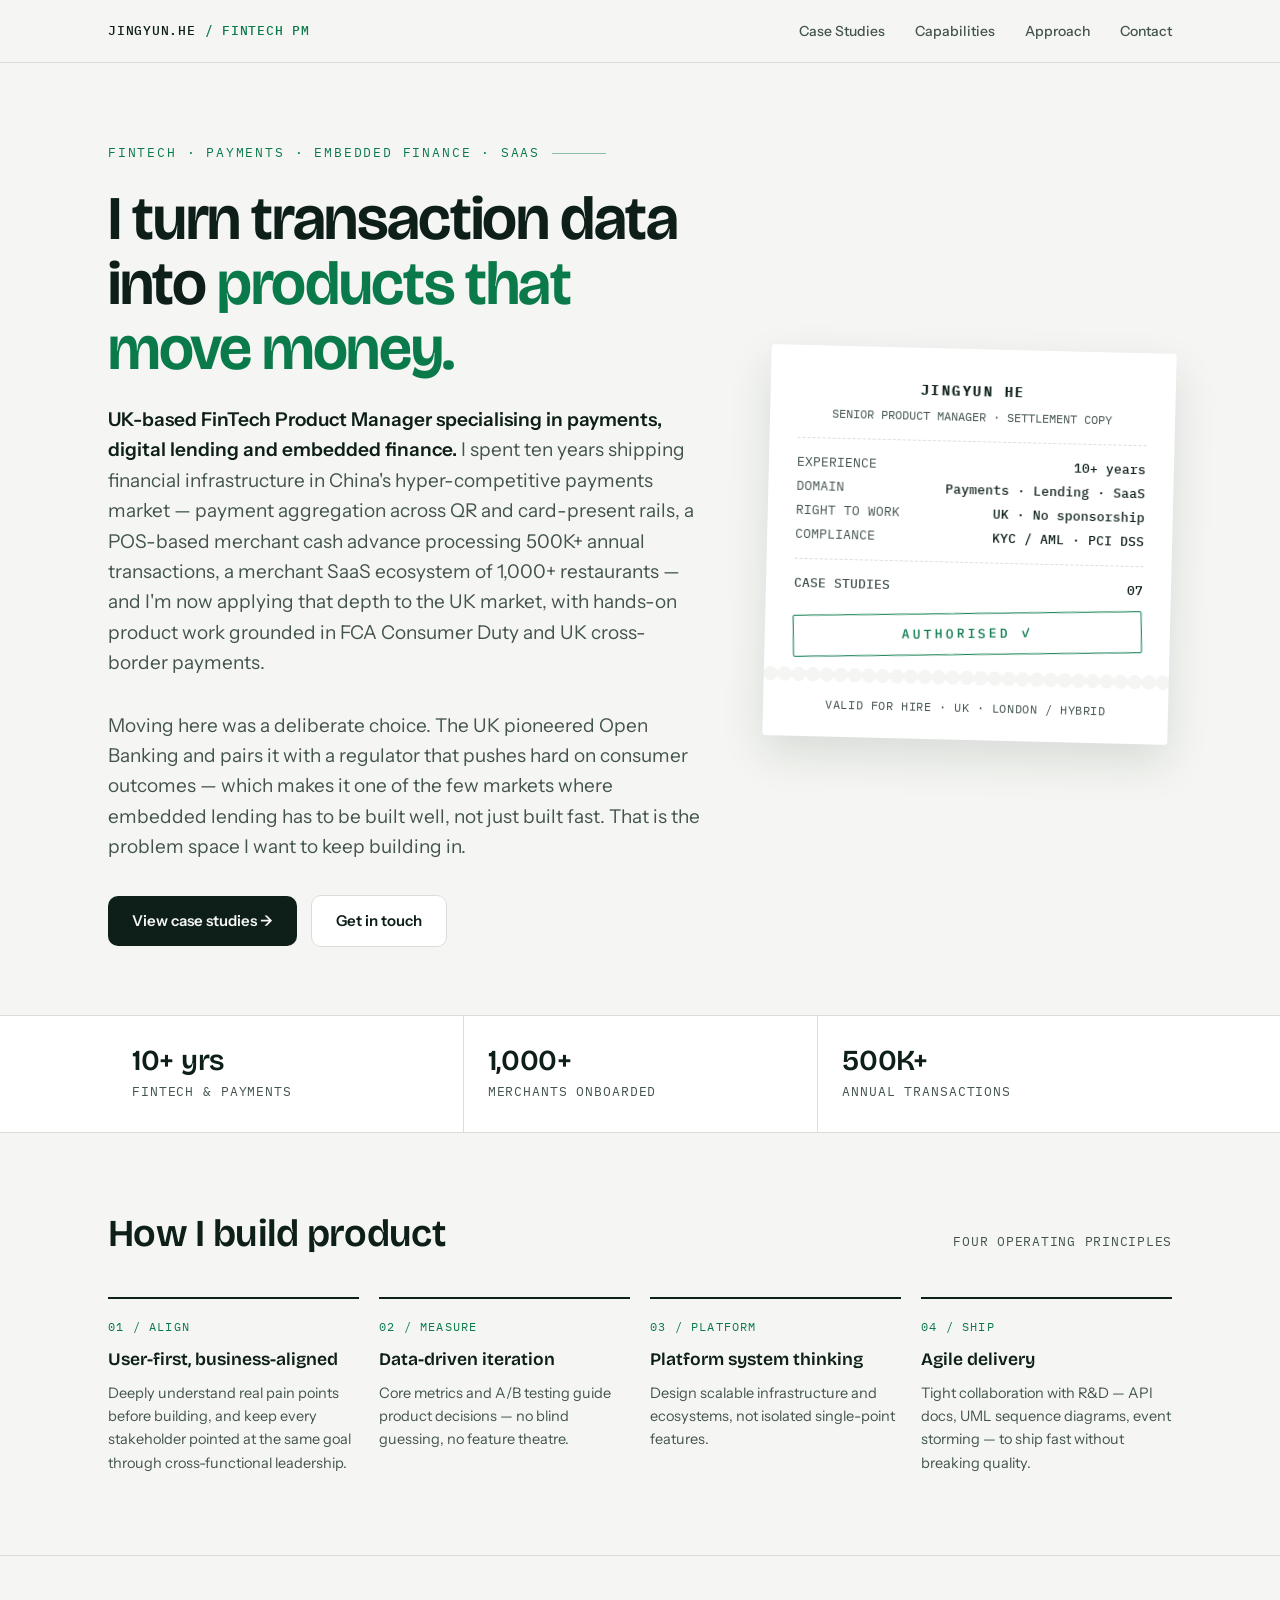
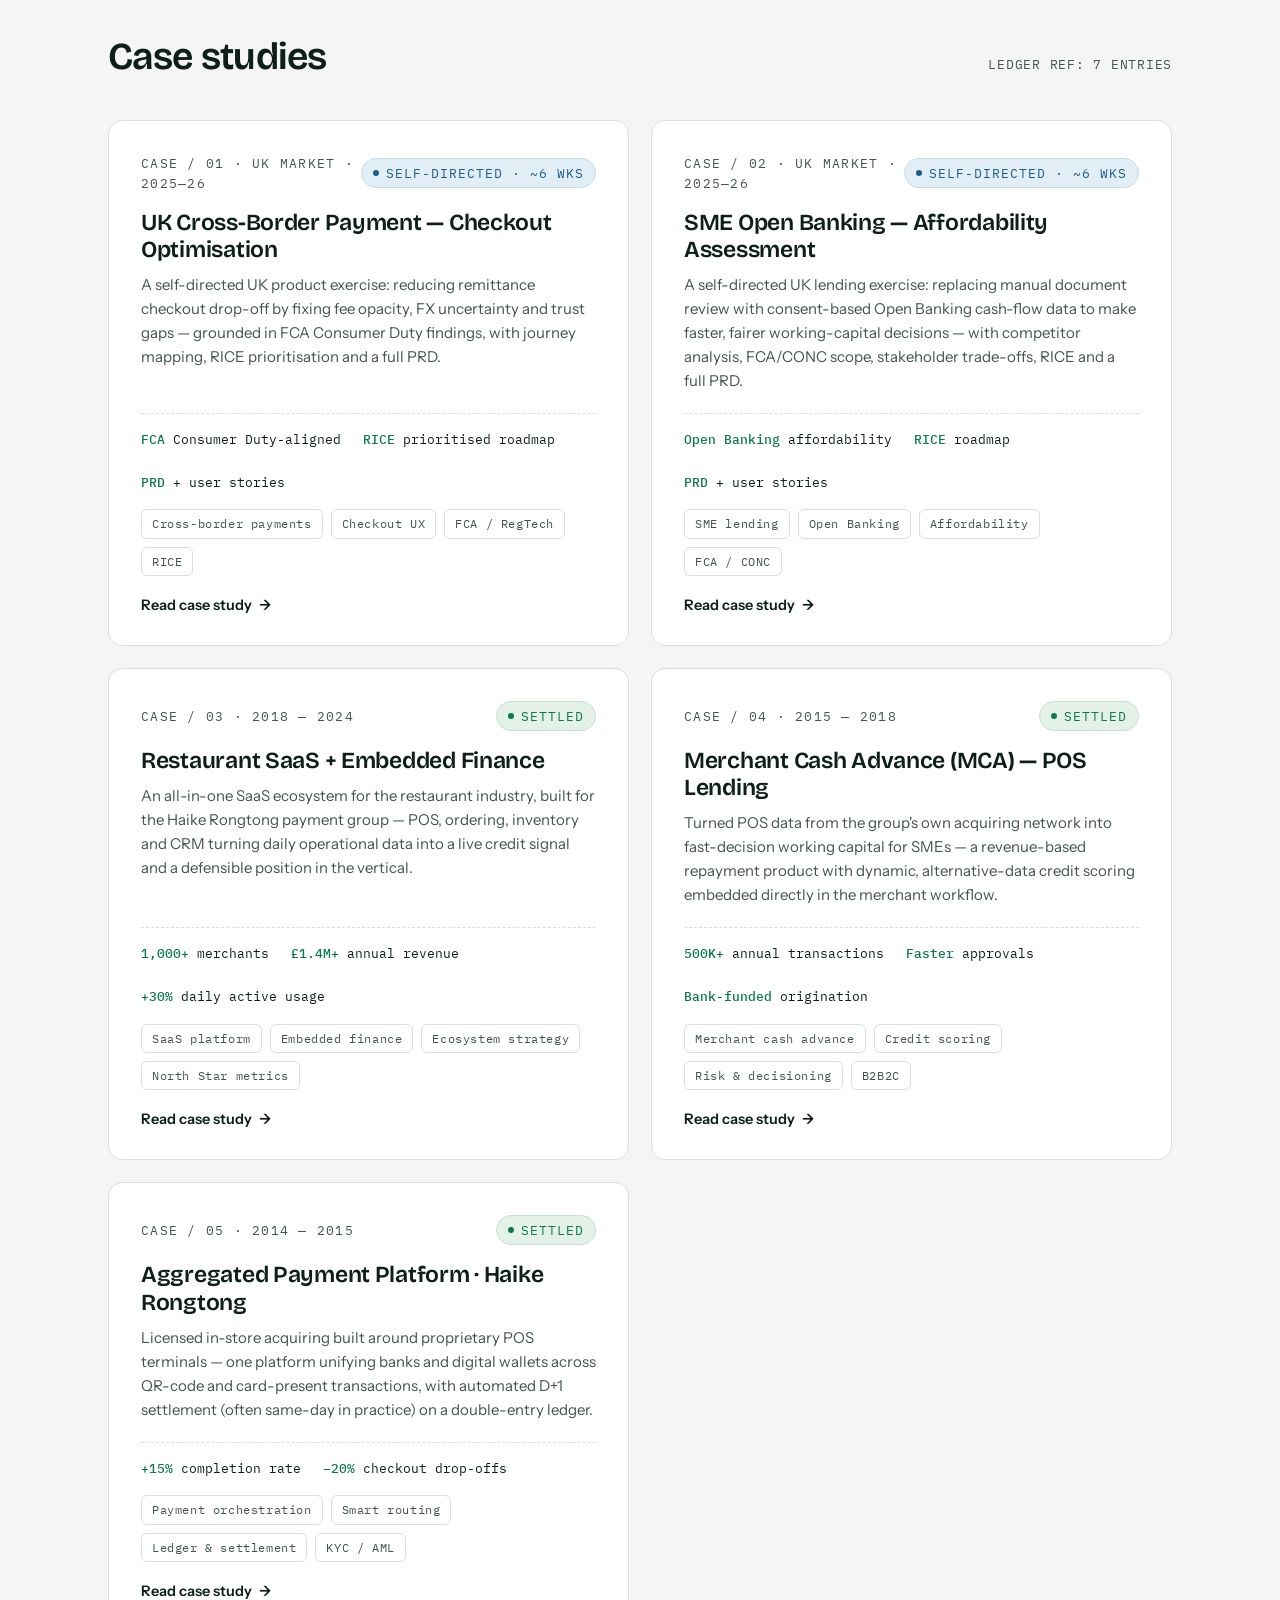
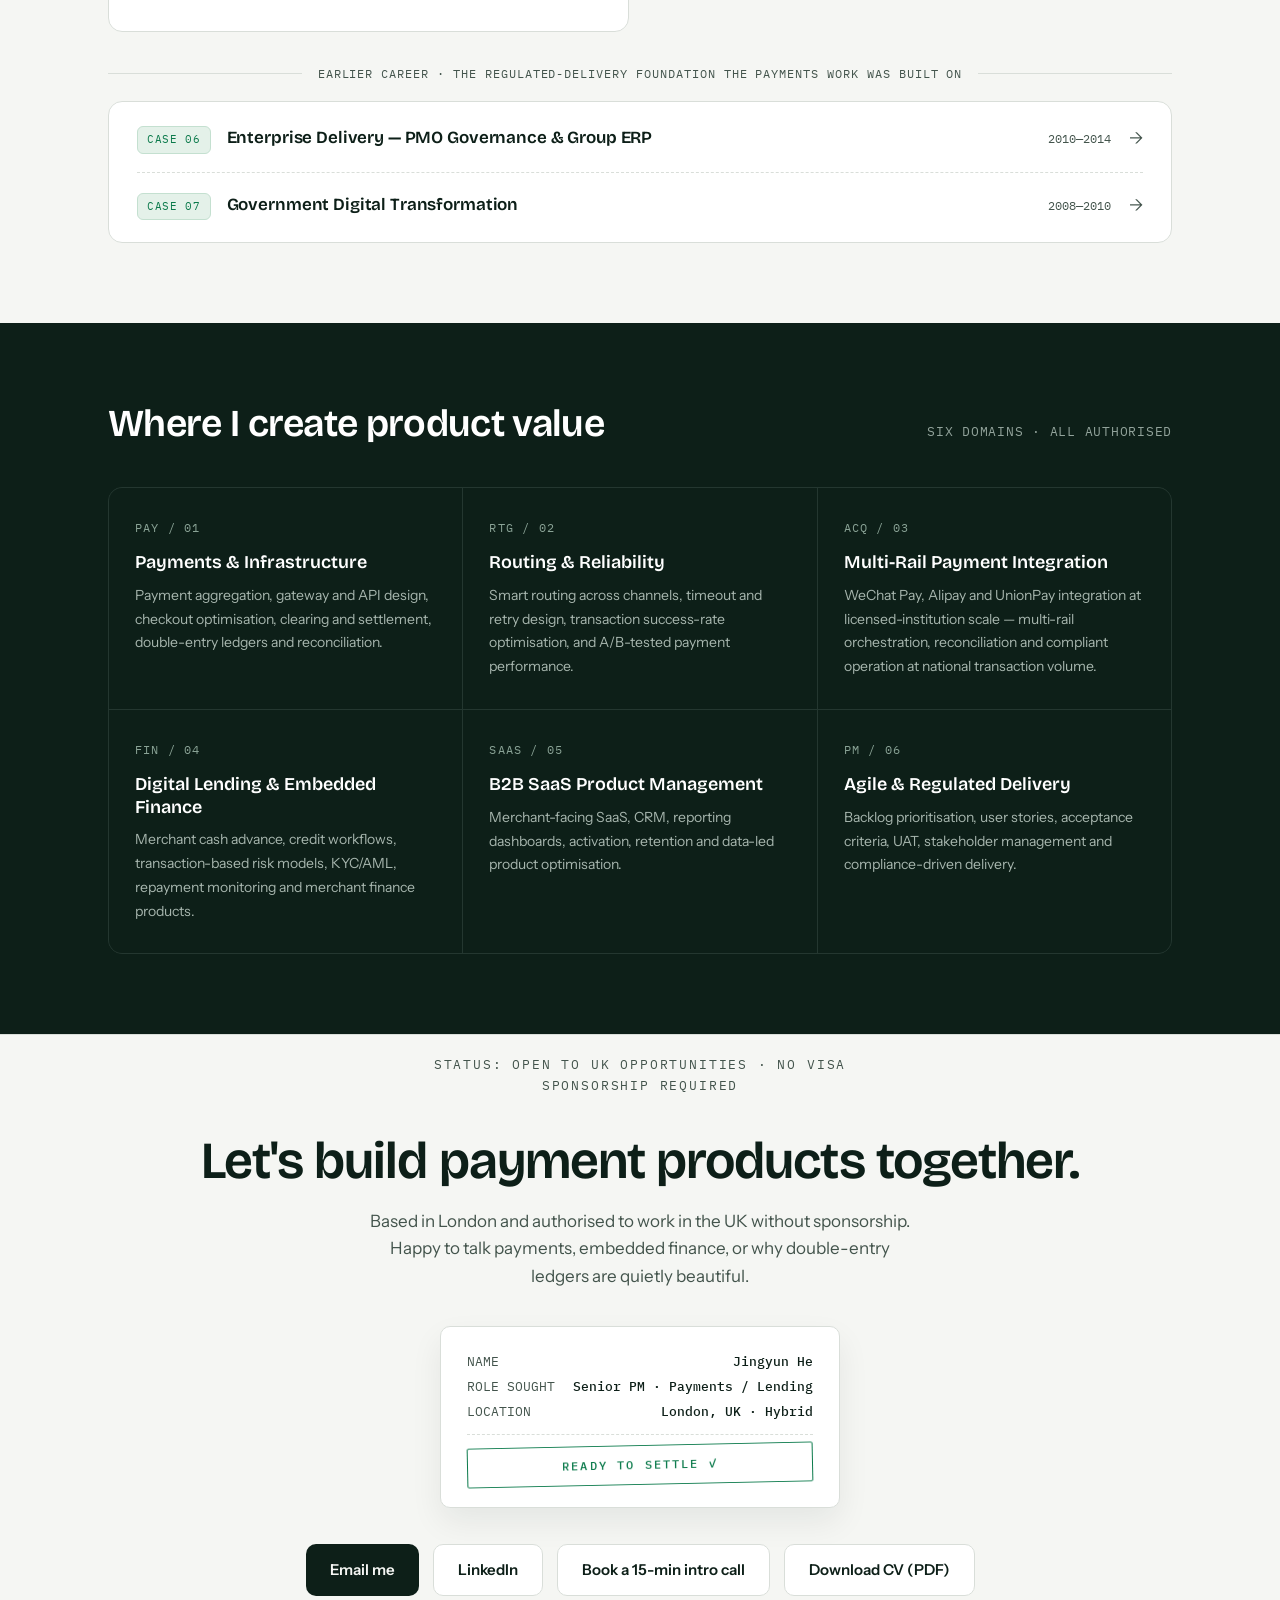
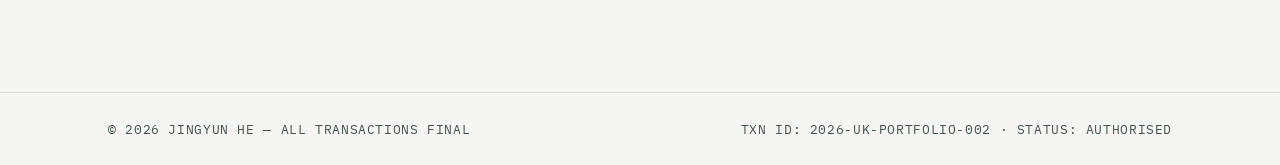
==== index.html @ 49e9d869 "Current portfolio snapshot" ====
<!DOCTYPE html>
<html lang="en-GB">
<head>
<meta charset="UTF-8">
<meta name="viewport" content="width=device-width, initial-scale=1.0">
<title>Jingyun He — Senior Product Manager · FinTech & Payments</title>
<meta name="description" content="Senior Product Manager with 10+ years delivering fintech, payments, embedded finance and SaaS platforms. Case studies in POS lending, payment aggregation and restaurant SaaS.">
<!-- Social sharing preview (LinkedIn / WhatsApp / Twitter) -->
<meta property="og:type" content="website">
<meta property="og:title" content="Jingyun He — Senior Product Manager · FinTech & Payments">
<meta property="og:description" content="UK-based FinTech PM. Case studies: UK cross-border checkout optimisation (FCA Consumer Duty), licensed payment aggregation, POS-based merchant cash advance, restaurant SaaS ecosystem. 10+ years, 500K+ annual transactions, 1,000+ merchants.">
<meta property="og:url" content="https://qing-yunh.github.io/jingyun-portfolio/">
<meta property="og:image" content="https://qing-yunh.github.io/jingyun-portfolio/og-image.png?v=3">
<meta property="og:image:width" content="1200">
<meta property="og:image:height" content="630">
<meta name="twitter:card" content="summary_large_image">
<meta name="twitter:image" content="https://qing-yunh.github.io/jingyun-portfolio/og-image.png?v=3">
<meta name="twitter:title" content="Jingyun He — Senior Product Manager · FinTech & Payments">
<link rel="canonical" href="https://qing-yunh.github.io/jingyun-portfolio/">
<meta name="twitter:description" content="UK-based FinTech PM specialising in payments, digital lending and embedded finance.">
<link rel="icon" href="data:image/svg+xml,%3Csvg xmlns='http://www.w3.org/2000/svg' viewBox='0 0 64 64'%3E%3Crect width='64' height='64' rx='14' fill='%230D1F18'/%3E%3Ctext x='32' y='44' font-family='monospace' font-size='34' font-weight='bold' fill='%234CC38A' text-anchor='middle'%3E£%3C/text%3E%3C/svg%3E">
<script type="application/ld+json">
{
  "@context": "https://schema.org",
  "@type": "Person",
  "name": "Jingyun He",
  "jobTitle": "Senior Product Manager",
  "description": "UK-based FinTech Product Manager specialising in payments, digital lending and embedded finance.",
  "knowsAbout": ["Payments", "Payment Aggregation", "Embedded Finance", "Digital Lending", "B2B SaaS", "KYC/AML", "RegTech"],
  "address": {"@type": "PostalAddress", "addressLocality": "London", "addressCountry": "GB"}
}
</script>
<link rel="preconnect" href="https://fonts.googleapis.com">
<link rel="preconnect" href="https://fonts.gstatic.com" crossorigin>
<link href="https://fonts.googleapis.com/css2?family=Bricolage+Grotesque:opsz,wght@12..96,300..800&family=IBM+Plex+Mono:wght@400;500&family=Instrument+Sans:wght@400;500;600&display=swap" rel="stylesheet">
<style>
:root{
  --paper:#F5F6F3;
  --card:#FFFFFF;
  --ink:#0D1F18;
  --ink-soft:#43544C;
  --line:#D9DED9;
  --green:#0B7A4B;
  --green-tint:#E4F1E9;
  --amber:#875C00;
  --amber-tint:#F4ECDA;
  --blue:#1B5E8A;
  --blue-tint:#E2EEF5;
  --mono:'IBM Plex Mono',ui-monospace,monospace;
  --body:'Instrument Sans',system-ui,sans-serif;
  --display:'Bricolage Grotesque',var(--body);
  --max:1120px;
}
*{margin:0;padding:0;box-sizing:border-box}
html{scroll-behavior:smooth}
@media(prefers-reduced-motion:reduce){html{scroll-behavior:auto}}
body{
  font-family:var(--body);
  background:var(--paper);
  color:var(--ink);
  font-size:17px;
  line-height:1.6;
  -webkit-font-smoothing:antialiased;
}
a{color:inherit}
.wrap{max-width:var(--max);margin:0 auto;padding:0 28px}
a:focus-visible,button:focus-visible{outline:2px solid var(--green);outline-offset:3px;border-radius:2px}

/* ---------- status / domain tags ---------- */
.tag{
  display:inline-flex;align-items:center;gap:7px;
  font-family:var(--mono);font-size:12.5px;letter-spacing:.08em;
  padding:4px 11px;border-radius:100px;text-transform:uppercase;
  border:1px solid transparent;white-space:nowrap;
}
.tag::before{content:'';width:6px;height:6px;border-radius:50%;background:currentColor;flex:none}
.tag.ok{color:var(--green);background:var(--green-tint);border-color:#C4E0D0}
.tag.live{color:var(--amber);background:var(--amber-tint);border-color:#E5D7B2}
.tag.alt{color:var(--blue);background:var(--blue-tint);border-color:#C4DAE8}
.chip{
  display:inline-block;font-family:var(--mono);font-size:12px;letter-spacing:.05em;
  padding:4px 10px;border:1px solid var(--line);border-radius:6px;color:var(--ink-soft);
  background:var(--card);white-space:nowrap;
}

/* ---------- nav ---------- */
nav{
  position:sticky;top:0;z-index:50;
  background:rgba(245,246,243,.86);backdrop-filter:blur(12px);
  border-bottom:1px solid var(--line);
}
.nav-in{display:flex;align-items:center;justify-content:space-between;height:62px}
.logo{font-family:var(--mono);font-size:13px;letter-spacing:.06em;text-decoration:none;font-weight:500}
.logo span{color:var(--green)}
.nav-links{display:flex;gap:30px;list-style:none}
.nav-links a{font-size:14px;font-weight:500;text-decoration:none;color:var(--ink-soft);transition:color .15s}
.nav-links a:hover,.nav-links a:focus-visible{color:var(--ink)}

/* ---------- hero ---------- */
.hero{padding:80px 0 68px;border-bottom:1px solid var(--line)}
.hero-grid{display:grid;grid-template-columns:1.25fr .85fr;gap:64px;align-items:center}
.kicker{
  font-family:var(--mono);font-size:13px;letter-spacing:.14em;
  text-transform:uppercase;color:var(--green);margin-bottom:22px;
  display:flex;align-items:center;gap:12px;
}
.kicker::after{content:'';height:1px;width:54px;background:var(--green);opacity:.45}
h1{
  font-family:var(--display);
  font-size:clamp(38px,5.2vw,62px);
  font-weight:640;line-height:1.05;letter-spacing:-.022em;
  font-variation-settings:'opsz' 96;
  margin-bottom:24px;
}
h1 em{font-style:normal;color:var(--green)}
.hero p.lede{font-size:19px;color:var(--ink-soft);max-width:34em;margin-bottom:32px}
.hero-cta{display:flex;gap:14px;flex-wrap:wrap;align-items:center}
.btn{
  display:inline-flex;align-items:center;gap:9px;
  font-size:15px;font-weight:600;text-decoration:none;
  padding:13px 24px;border-radius:10px;transition:transform .15s,box-shadow .15s;cursor:pointer;border:0;
  font-family:var(--body);
}
.btn-primary{background:var(--ink);color:var(--paper)}
.btn-primary:hover{transform:translateY(-1px);box-shadow:0 6px 18px rgba(13,31,24,.22)}
.btn-ghost{border:1px solid var(--line);background:var(--card);color:var(--ink)}
.btn-ghost:hover{border-color:var(--ink)}

/* ---------- receipt ---------- */
.receipt{
  background:var(--card);
  font-family:var(--mono);font-size:13px;line-height:1.85;
  padding:30px 28px 22px;
  box-shadow:0 18px 44px rgba(13,31,24,.12);
  transform:rotate(1.4deg);
  border-radius:3px;
}
.receipt .r-head{text-align:center;border-bottom:1px dashed var(--line);padding-bottom:12px;margin-bottom:12px}
.receipt .r-head strong{font-size:14px;letter-spacing:.18em;display:block}
.receipt .r-head small{color:var(--ink-soft);font-size:12px}
.r-row{display:flex;justify-content:space-between;gap:16px}
.r-row span:first-child{color:var(--ink-soft)}
.r-row span:last-child{text-align:right;font-weight:500}
.r-div{border-bottom:1px dashed var(--line);margin:12px 0}
.r-total{font-weight:500;font-size:13px}
.r-status{
  text-align:center;margin-top:14px;padding:8px 0;
  border:1.5px solid var(--green);color:var(--green);
  letter-spacing:.22em;font-weight:500;border-radius:2px;
  transform:rotate(-2deg);
}
.r-perf{height:14px;margin:16px -28px 0;background:radial-gradient(circle at 7px 7px,var(--paper) 7px,transparent 7.2px) 0 0/14px 14px repeat-x}
.r-foot{text-align:center;color:var(--ink-soft);font-size:11.5px;margin-top:12px;letter-spacing:.05em}
@media(prefers-reduced-motion:no-preference){
  .receipt{animation:settle .9s cubic-bezier(.2,.8,.25,1) both .15s}
  @keyframes settle{from{opacity:0;transform:rotate(1.4deg) translateY(26px)}to{opacity:1;transform:rotate(1.4deg) translateY(0)}}
}

/* ---------- metrics strip ---------- */
.metrics{border-bottom:1px solid var(--line);background:var(--card)}
.metrics-in{display:grid;grid-template-columns:repeat(4,1fr)}
.home-metrics .metrics-in{grid-template-columns:repeat(3,1fr)}
.metric{padding:28px 24px;border-left:1px solid var(--line)}
.metric:first-child{border-left:0}
.metric b{
  font-family:var(--display);font-size:29px;font-weight:600;
  letter-spacing:-.01em;display:block;line-height:1.15;
}
.metric small{font-family:var(--mono);font-size:12.5px;letter-spacing:.07em;text-transform:uppercase;color:var(--ink-soft)}

/* ---------- sections ---------- */
section{padding:80px 0}
.sec-head{display:flex;align-items:baseline;justify-content:space-between;gap:20px;margin-bottom:42px;flex-wrap:wrap}
h2{
  font-family:var(--display);font-size:clamp(28px,3.4vw,38px);
  font-weight:620;letter-spacing:-.018em;line-height:1.1;
}
.sec-head .mono-note{font-family:var(--mono);font-size:12.5px;color:var(--ink-soft);letter-spacing:.06em}

/* ---------- philosophy ---------- */
.philo{border-bottom:1px solid var(--line)}
.philo-grid{display:grid;grid-template-columns:repeat(4,1fr);gap:20px}
.philo-item{padding-top:18px;border-top:2px solid var(--ink)}
.philo-item h3{font-family:var(--display);font-size:17.5px;font-weight:620;margin-bottom:8px}
.philo-item p{font-size:14.5px;color:var(--ink-soft);line-height:1.6}
.philo-item .p-id{font-family:var(--mono);font-size:12px;color:var(--green);letter-spacing:.1em;display:block;margin-bottom:10px}

/* ---------- product domains (dark) ---------- */
.domains{background:var(--ink);color:var(--paper)}
.domains h2{color:#fff}
.domains .sec-head .mono-note{color:#92A39B}
.domains-grid{display:grid;grid-template-columns:repeat(3,1fr);gap:1px;background:#243730;border:1px solid #243730;border-radius:14px;overflow:hidden}
.domain{background:var(--ink);padding:30px 26px}
.domain .d-id{font-family:var(--mono);font-size:12px;color:#8AA396;letter-spacing:.1em;display:block;margin-bottom:14px}
.domain h3{font-family:var(--display);font-size:18px;font-weight:600;margin-bottom:10px;color:#fff;line-height:1.25}
.domain p{font-size:14px;color:#A7B6AE;line-height:1.7}

/* ---------- project cards (homepage) ---------- */
.cards{display:grid;grid-template-columns:1fr 1fr;gap:22px}
.pcard{
  background:var(--card);border:1px solid var(--line);border-radius:14px;
  padding:32px 32px 28px;text-decoration:none;display:flex;flex-direction:column;gap:0;
  transition:border-color .18s,box-shadow .18s,transform .18s;position:relative;
}
.pcard:hover{border-color:#AEBCB2;box-shadow:0 12px 32px rgba(13,31,24,.09);transform:translateY(-2px)}
.pcard .p-num{font-family:var(--mono);font-size:12.5px;color:var(--ink-soft);letter-spacing:.1em;margin-bottom:16px;display:flex;justify-content:space-between;align-items:center}
.pcard h3{font-family:var(--display);font-size:23px;font-weight:620;letter-spacing:-.012em;line-height:1.18;margin-bottom:10px}
.pcard p.desc{font-size:15px;color:var(--ink-soft);margin-bottom:20px;flex:1}
.pcard .p-metric{
  font-family:var(--mono);font-size:13px;color:var(--ink);
  border-top:1px dashed var(--line);padding-top:16px;margin-bottom:16px;
  display:flex;gap:22px;flex-wrap:wrap;
}
.pcard .p-metric b{font-weight:500;color:var(--green)}
.pcard .p-tags{display:flex;gap:8px;flex-wrap:wrap;margin-bottom:18px}
.pcard .p-link{
  font-size:14.5px;font-weight:600;color:var(--ink);display:inline-flex;align-items:center;gap:7px;
}
.pcard .p-link::after{content:'→';transition:transform .15s}
.pcard:hover .p-link::after{transform:translateX(4px)}

.legacy-divider{
  grid-column:1/-1;display:flex;align-items:center;gap:16px;
  margin:10px 0 -4px;
  font-family:var(--mono);font-size:12px;letter-spacing:.08em;text-transform:uppercase;color:var(--ink-soft);
}
.legacy-divider::before,.legacy-divider::after{content:'';flex:1;height:1px;background:var(--line)}
.legacy-ledger{grid-column:1/-1;background:var(--card);border:1px solid var(--line);border-radius:14px;padding:4px 28px}
.legacy-row{display:flex;align-items:baseline;justify-content:space-between;gap:20px;padding:18px 0;text-decoration:none}
.legacy-row+.legacy-row{border-top:1px dashed var(--line)}
.legacy-row .lr-left{display:flex;align-items:baseline;gap:16px;min-width:0}
.legacy-row .lr-num{font-family:var(--mono);font-size:11px;letter-spacing:.06em;text-transform:uppercase;color:var(--green);background:var(--green-tint);border:1px solid #C4E0D0;padding:4px 9px;border-radius:6px;flex:none}
.legacy-row h3{font-family:var(--display);font-size:17px;font-weight:620;color:var(--ink);letter-spacing:-.008em;white-space:nowrap;overflow:hidden;text-overflow:ellipsis}
.legacy-row .lr-right{display:flex;align-items:center;gap:18px;flex:none}
.legacy-row .lr-period{font-family:var(--mono);font-size:12px;color:var(--ink-soft)}
.legacy-row .lr-arrow{color:var(--ink-soft);transition:transform .15s,color .15s}
.legacy-row:hover h3{color:var(--green)}
.legacy-row:hover .lr-arrow{transform:translateX(4px);color:var(--green)}
@media(max-width:920px){
  .legacy-row{flex-direction:column;align-items:flex-start;gap:6px}
  .legacy-row h3{white-space:normal}
}
@media(max-width:560px){
  .legacy-divider::before,.legacy-divider::after{display:none}
}
.pcard:hover .p-link{color:var(--green)}

/* ---------- project detail pages ---------- */
.proj-head{padding:36px 0 44px;border-bottom:1px solid var(--line)}
.back{
  display:inline-flex;align-items:center;gap:8px;
  font-family:var(--mono);font-size:13px;letter-spacing:.06em;text-decoration:none;
  color:var(--ink-soft);margin-bottom:34px;
}
.back:hover{color:var(--green)}
.proj-head h1{font-size:clamp(32px,4.4vw,52px);margin-bottom:18px}
.proj-head .lede{font-size:18.5px;color:var(--ink-soft);margin-bottom:24px}
.tldr{
  display:flex;gap:12px;align-items:baseline;flex-wrap:wrap;
  background:var(--green-tint);border:1px solid #C4E0D0;border-radius:10px;
  padding:14px 18px;margin-bottom:24px;
}
.tldr b{font-family:var(--mono);font-size:11px;letter-spacing:.08em;text-transform:uppercase;color:var(--green);flex:none}
.tldr span{font-size:15px;color:var(--ink)}
.proj-head .p-tags{display:flex;gap:8px;flex-wrap:wrap}
.role-line{
  font-family:var(--mono);font-size:13px;color:var(--ink-soft);
  letter-spacing:.05em;margin-top:20px;line-height:1.8;
}
.role-line b{color:var(--green);font-weight:500;margin-right:6px}
.role-line em{font-style:normal;color:var(--ink)}
.proj-body{padding:0 0 30px}
.block{
  display:grid;grid-template-columns:220px 1fr;gap:48px;
  padding:54px 0;border-bottom:1px solid var(--line);
  scroll-margin-top:124px;
}
.block:last-child{border-bottom:0}
.block-label{position:sticky;top:122px;align-self:start}
.proj-nav{
  position:sticky;top:62px;z-index:40;
  background:rgba(245,246,243,.92);backdrop-filter:blur(8px);
  border-bottom:1px solid var(--line);
}
.proj-nav .wrap{display:flex;flex-wrap:wrap;gap:8px;padding:10px 28px}
.proj-nav a{
  font-family:var(--mono);font-size:12px;letter-spacing:.05em;text-transform:uppercase;
  color:var(--ink-soft);text-decoration:none;padding:6px 13px;border-radius:100px;
  border:1px solid var(--line);flex:none;transition:color .15s,border-color .15s;
}
.proj-nav a:hover,.proj-nav a:focus-visible{color:var(--ink);border-color:var(--ink)}
.block-label .b-eyebrow{font-family:var(--mono);font-size:12.5px;letter-spacing:.12em;text-transform:uppercase;color:var(--green);display:block;margin-bottom:8px}
.block-label h2{font-size:24px}
.block-content p{color:var(--ink-soft);margin-bottom:18px;font-size:16.5px}
.block-content p:last-child{margin-bottom:0}
.block-content strong{color:var(--ink);font-weight:600}
.feature-list{list-style:none;display:flex;flex-direction:column;gap:14px;margin:6px 0 18px}
.feature-list li{padding-left:24px;position:relative;color:var(--ink-soft);font-size:15.5px}
.feature-list li::before{content:'';position:absolute;left:0;top:10px;width:11px;height:1.5px;background:var(--green)}
.feature-list li b{color:var(--ink);font-weight:600}
.decision{
  background:var(--card);border:1px solid var(--line);border-left:3px solid var(--green);
  border-radius:0 10px 10px 0;padding:20px 24px;margin-bottom:14px;
}
.decision .d-q{font-family:var(--mono);font-size:12.5px;letter-spacing:.08em;text-transform:uppercase;color:var(--green);display:block;margin-bottom:6px}
.decision p{font-size:15px;margin-bottom:0}
.impact-grid{display:grid;grid-template-columns:repeat(2,1fr);gap:16px}
.impact{
  background:var(--card);border:1px solid var(--line);border-radius:12px;padding:24px 24px 20px;
}
.impact b{font-family:var(--display);font-size:32px;font-weight:600;display:block;letter-spacing:-.012em;line-height:1.1;margin-bottom:6px}
.impact small{font-size:13.5px;color:var(--ink-soft);line-height:1.45;display:block}
.flow{
  background:var(--card);border:1px solid var(--line);border-radius:12px;
  padding:22px 24px;font-family:var(--mono);font-size:13px;line-height:2.1;
  color:var(--ink-soft);margin:6px 0 18px;overflow-x:auto;white-space:nowrap;
}
.flow b{color:var(--ink);font-weight:500}
.flow .arr{color:var(--green);padding:0 6px}

/* ---------- diagrams ---------- */
figure.diag{
  background:var(--card);border:1px solid var(--line);border-radius:12px;
  padding:26px 26px 20px;margin:8px 0 22px;
}
.diag-row{display:flex;align-items:center;gap:12px;flex-wrap:wrap}
.diag-row + .diag-row{margin-top:14px}
.node{
  border:1px solid var(--line);background:var(--paper);border-radius:8px;
  padding:10px 14px;text-align:center;flex:1;min-width:120px;
}
.node b{display:block;font-family:var(--mono);font-size:12.5px;font-weight:500;letter-spacing:.05em;color:var(--ink);line-height:1.5}
.node span{display:block;font-family:var(--mono);font-size:11px;color:var(--ink-soft);letter-spacing:.03em;line-height:1.5;margin-top:2px}
.node.hi{border-color:var(--green);background:var(--green-tint)}
.diag-arr{font-family:var(--mono);color:var(--green);font-size:15px;flex:none}
  .diag-phases{display:grid;grid-template-columns:repeat(4,1fr);gap:10px;}
  .diag-phase{border:1px solid var(--line);border-radius:10px;background:var(--paper);padding:16px 14px;}
  .diag-phase .ph-n{font-family:var(--mono);font-size:11px;letter-spacing:.1em;color:var(--green);text-transform:uppercase;display:block;margin-bottom:6px;}
  .diag-phase h4{font-family:var(--display);font-size:14px;font-weight:620;color:var(--ink);margin:0 0 8px;line-height:1.2;}
  .diag-phase p{font-family:var(--mono);font-size:11.5px;line-height:1.6;color:var(--ink-soft);margin:0;}
  .diag-phase.hi{border-color:var(--green);background:var(--green-tint);}
  .diag-flow-strip{display:flex;align-items:center;gap:10px;margin-top:14px;padding-top:14px;border-top:1px dashed var(--line);font-family:var(--mono);font-size:12px;color:var(--ink-soft);letter-spacing:.04em;flex-wrap:wrap;}
  .diag-flow-strip b{color:var(--ink);font-weight:500;}
  .diag-flow-strip .s-arr{color:var(--green);}
  .diag-layer{display:flex;align-items:stretch;gap:12px;margin-bottom:10px;}
  .diag-layer-label{flex:none;width:118px;font-family:var(--mono);font-size:11px;letter-spacing:.06em;text-transform:uppercase;color:var(--green);display:flex;flex-direction:column;justify-content:center;border-right:2px solid var(--green-tint);padding-right:12px;line-height:1.5;}
  .diag-layer-body{flex:1;display:flex;gap:8px;flex-wrap:wrap;}
  @media(max-width:680px){.diag-phases{grid-template-columns:1fr 1fr;}.diag-layer{flex-direction:column;}.diag-layer-label{width:auto;border-right:0;border-bottom:1px solid var(--green-tint);padding:0 0 6px;}}
.diag-stack{display:flex;flex-direction:column;gap:6px;flex:1;min-width:130px}
.diag-stack .node{flex:none;min-width:0;padding:7px 12px}
.diag-loop{
  font-family:var(--mono);font-size:12px;color:var(--ink-soft);letter-spacing:.04em;
  border-top:1px dashed var(--line);margin-top:16px;padding-top:12px;text-align:center;
}
.diag-loop b{color:var(--green);font-weight:500}
figure.diag figcaption{
  font-family:var(--mono);font-size:12px;color:var(--ink-soft);letter-spacing:.05em;
  margin-top:14px;text-transform:uppercase;
}

/* ---------- screenshots ---------- */
figure.shot{margin:8px 0 22px}
.prodshot{margin:22px 0 6px;border:1px solid var(--line);border-radius:12px;background:var(--card);padding:20px 18px 14px;text-align:center}
.prodshot img{max-width:100%;height:auto;border-radius:6px}
.device-frame{position:relative;background:#15181A;box-shadow:0 20px 40px rgba(13,31,24,.18)}
.device-frame img{display:block;width:100%;position:relative}
.device-frame.phone{max-width:240px;margin:0 auto;border-radius:30px;padding:10px}
.device-frame.phone::before{content:'';position:absolute;top:10px;left:50%;transform:translateX(-50%);width:60px;height:13px;background:#15181A;border-radius:8px;z-index:2}
.device-frame.phone img{border-radius:18px}
.device-frame.tablet{border-radius:16px;padding:12px 12px 16px}
.device-frame.tablet::before{content:'';display:block;width:7px;height:7px;margin:0 auto 8px;border-radius:50%;background:#4A4E52}
.device-frame.tablet img{border-radius:6px}
.prodshot figcaption{font-family:var(--mono);font-size:12.5px;letter-spacing:.05em;text-transform:uppercase;color:var(--ink-soft);margin-top:14px;padding-top:12px;border-top:1px solid var(--line);text-align:left}
.fig{margin:22px 0 6px;border:1px solid var(--line);border-radius:12px;background:var(--card);padding:20px 18px 14px}
.fig svg{display:block;width:100%;height:auto}
.fig figcaption{font-family:var(--mono);font-size:12.5px;letter-spacing:.05em;text-transform:uppercase;color:var(--ink-soft);margin-top:14px;padding-top:12px;border-top:1px solid var(--line)}
figure.fig.alt{border:1px solid var(--line);border-top:3px solid var(--green);border-radius:4px 4px 12px 12px;background:var(--paper)}
@media(max-width:700px){
  /* below this width, scaling the diagram to fit the column shrinks its text past legibility —
     render it at native size instead and let it scroll horizontally */
  .fig{overflow-x:auto;-webkit-overflow-scrolling:touch}
  .fig svg{width:900px;max-width:none}
}
figure.shot img{
  width:100%;display:block;border:1px solid var(--line);border-radius:12px;
  box-shadow:0 10px 28px rgba(13,31,24,.08);
}
figure.shot figcaption{
  font-family:var(--mono);font-size:12px;color:var(--ink-soft);letter-spacing:.05em;
  margin-top:12px;text-transform:uppercase;
}
.shot-grid{display:grid;grid-template-columns:1fr 1fr;gap:16px;margin:8px 0 22px}
.shot-grid figure.shot{margin:0}
@media(max-width:560px){.shot-grid{grid-template-columns:1fr}}
.evidence-note{
  font-family:var(--mono);font-size:11.5px;line-height:1.7;color:var(--ink-soft);
  padding-top:22px;margin-top:6px;border-top:1px dashed var(--line);
}
.evidence-note b{color:var(--ink);font-weight:600;text-transform:uppercase;letter-spacing:.06em;margin-right:8px}
.next-proj{
  display:flex;justify-content:space-between;align-items:center;gap:20px;
  padding:36px 0 72px;flex-wrap:wrap;
}
.next-proj a{
  text-decoration:none;font-family:var(--display);font-size:21px;font-weight:620;
  display:inline-flex;align-items:center;gap:10px;
}
.next-proj a:hover{color:var(--green)}
.lede-why{margin-top:14px;font-size:.96em;color:var(--ink-soft)}
.next-proj .np-label{font-family:var(--mono);font-size:12.5px;letter-spacing:.1em;text-transform:uppercase;color:var(--ink-soft);display:block;margin-bottom:6px}

/* ---------- contact ---------- */
.contact{border-top:1px solid var(--line);text-align:center;padding:96px 0}
.contact .kicker{justify-content:center}
.contact .kicker::after{display:none}
.contact h2{font-size:clamp(32px,4.4vw,52px);margin-bottom:18px}
.contact p{color:var(--ink-soft);max-width:32em;margin:0 auto 36px}
.close-ledger{
  max-width:400px;margin:0 auto 36px;text-align:left;
  background:var(--card);border:1px solid var(--line);border-radius:10px;
  padding:22px 26px;font-family:var(--mono);font-size:12.5px;line-height:2;
  box-shadow:0 14px 32px rgba(13,31,24,.07);
}
.close-ledger .lc-row{display:flex;justify-content:space-between;gap:16px}
.close-ledger .lc-row span:first-child{color:var(--ink-soft)}
.close-ledger .lc-row span:last-child{font-weight:500;text-align:right}
.close-ledger .lc-div{border-bottom:1px dashed var(--line);margin:10px 0}
.close-ledger .lc-stamp{
  text-align:center;margin-top:6px;padding:7px 0;
  border:1.5px solid var(--green);color:var(--green);
  letter-spacing:.18em;font-weight:500;font-size:12px;border-radius:2px;
  transform:rotate(-1.2deg);
}
.contact .links{display:flex;gap:14px;justify-content:center;flex-wrap:wrap}

footer{border-top:1px solid var(--line);padding:26px 0}
.foot-in{display:flex;justify-content:space-between;gap:16px;font-family:var(--mono);font-size:12.5px;color:var(--ink-soft);letter-spacing:.05em;flex-wrap:wrap}

/* ---------- view switching ---------- */
.view{display:none}
.view.active{display:block}
@media(prefers-reduced-motion:no-preference){
  .view.active{animation:fadeIn .35s ease both}
  @keyframes fadeIn{from{opacity:0;transform:translateY(10px)}to{opacity:1;transform:none}}
  .reveal{opacity:0;transform:translateY(22px);transition:opacity .6s cubic-bezier(.2,.7,.25,1),transform .6s cubic-bezier(.2,.7,.25,1)}
  .reveal.in{opacity:1;transform:none}
}

/* ---------- responsive ---------- */
@media(max-width:920px){
  .hero-grid{grid-template-columns:1fr;gap:50px}
  .receipt{max-width:380px;margin:0 auto}
  .metrics-in{grid-template-columns:repeat(2,1fr)}
  .metric:nth-child(3){border-left:0}
  .metric{border-top:1px solid var(--line)}
  .metric:nth-child(-n+2){border-top:0}
  .home-metrics .metrics-in{grid-template-columns:1fr}
  .home-metrics .metric{border-left:0;border-top:1px solid var(--line)}
  .home-metrics .metric:first-child{border-top:0}
  .philo-grid{grid-template-columns:1fr 1fr;gap:26px}
  .domains-grid{grid-template-columns:1fr 1fr}
  .cards{grid-template-columns:1fr}
  .block{grid-template-columns:1fr;gap:20px;padding:44px 0}
  .block-label{position:static}
  .impact-grid{grid-template-columns:1fr 1fr}
}
@media(max-width:560px){
  .logo span{display:none}
  .logo{font-size:12.5px}
  .nav-links{gap:14px}
  .nav-links a{font-size:13px}
  section{padding:60px 0}
  .hero{padding:56px 0 52px}
  .philo-grid{grid-template-columns:1fr}
  .domains-grid{grid-template-columns:1fr}
  .impact-grid{grid-template-columns:1fr}
}
@media(max-width:380px){
  .nav-in{gap:10px}
  .nav-links{gap:11px}
  .nav-links a{font-size:12.5px}
}

/* ===== UK cross-border case (namespaced uk-) ===== */:root{
    --unavy:#0D1F18;
    --unavy-soft:#13294F;
    --uaccent:#0B7A4B;
    --ugreen:#0B7A4B;
    --ured:#9A3328;
    --ugrey:#43544C;
    --uline:#D9DED9;
    --ubg:#F5F6F3;
    --ucard:#FFFFFF;
  }.uk-hero{
    background:var(--ubg);color:var(--unavy);
    padding:36px 0 44px;position:relative;overflow:hidden;
    border-bottom:1px solid var(--uline);
  }.uk-hero .uk-back{
    display:inline-flex;align-items:center;gap:8px;
    font-family:'IBM Plex Mono',monospace;font-size:13px;letter-spacing:.06em;
    text-decoration:none;color:var(--ugrey);margin-bottom:28px;
  }.uk-hero .uk-back:hover{color:var(--ugreen)}.uk-kicker{
    font-family:'IBM Plex Mono',monospace;font-size:13px;letter-spacing:.14em;
    text-transform:uppercase;color:var(--ugreen);margin-bottom:22px;
    display:flex;align-items:center;gap:12px;
  }.uk-kicker::after{content:'';height:1px;width:54px;background:var(--ugreen);opacity:.45}.uk-title{
    font-family:'Bricolage Grotesque','Instrument Sans',sans-serif;
    font-size:clamp(32px,4.4vw,52px);line-height:1.06;margin:0 0 22px;
    font-weight:640;letter-spacing:-0.022em;color:var(--unavy);
  }.uk-subtitle{font-size:18.5px;color:var(--ugrey);margin:0 0 26px;}.uk-p-tags{display:flex;gap:8px;flex-wrap:wrap;margin-bottom:4px}.uk-chip{
    display:inline-block;font-family:'IBM Plex Mono',monospace;font-size:12px;letter-spacing:.05em;
    padding:4px 10px;border:1px solid var(--uline);border-radius:6px;color:var(--ugrey);
    background:var(--ucard);white-space:nowrap;
  }#view-uk .uk-role-line, #view-sme .uk-role-line{
    font-family:'IBM Plex Mono',monospace;font-size:13px;color:var(--ugrey);
    letter-spacing:.04em;margin:22px 0 0;line-height:1.85;
  }.uk-role-line b{color:var(--ugreen);font-weight:500;margin-right:6px}.uk-role-line em{font-style:normal;color:var(--unavy)}.uk-hero-metrics{border-bottom:1px solid var(--uline);background:var(--ucard)}.uk-hero-metrics-in{max-width:1120px;margin:0 auto;padding:0 28px;display:grid;grid-template-columns:repeat(4,1fr)}.uk-hm{padding:28px 24px;border-left:1px solid var(--uline)}.uk-hm:first-child{border-left:0}.uk-hm b{font-family:'Bricolage Grotesque','Instrument Sans',sans-serif;font-size:28px;font-weight:600;letter-spacing:-.01em;display:block;line-height:1.15;color:var(--unavy)}.uk-hm small{display:block;margin-top:6px;font-family:'IBM Plex Mono',monospace;font-size:12.5px;letter-spacing:.07em;text-transform:uppercase;color:var(--ugrey)}
  @media(max-width:760px){.uk-hero-metrics-in{grid-template-columns:repeat(2,1fr)}.uk-hm:nth-child(3){border-left:0}.uk-hm{border-top:1px solid var(--uline)}.uk-hm:nth-child(-n+2){border-top:0}}
  @media(max-width:480px){.uk-hero-metrics-in{grid-template-columns:1fr}.uk-hm{border-left:0;border-top:1px solid var(--uline)}.uk-hm:first-child{border-top:0}}#view-uk *, #view-sme *{box-sizing:border-box;}#view-uk body, #view-sme body{
    margin:0;
    font-family:'Instrument Sans','Inter','Helvetica Neue',Arial,sans-serif;
    background:var(--ubg);
    color:#1C2C42;
    line-height:1.6;
  }.uk-wrap{max-width:1120px;margin:0 auto;padding:0 28px;}header.uk-hero::after{
    content:"";
    position:absolute;
    right:-120px;top:-120px;
    width:420px;height:420px;
    border-radius:50%;
    background:radial-gradient(circle, rgba(27,94,138,0.22), transparent 70%);
  }h1.uk-meta b{color:#E7EEF8;font-weight:600;}#view-uk main, #view-sme main{padding:64px 0 100px;}#view-uk section, #view-sme section{max-width:1120px;margin:0 auto;padding:44px 28px;border-bottom:1px solid var(--line);scroll-margin-top:110px;}
  #view-uk section:last-of-type, #view-sme section:last-of-type{border-bottom:0;}.uk-section-label{display:block;margin-bottom:16px}.uk-section-num{display:block;font-family:'IBM Plex Mono',monospace;font-size:12.5px;font-weight:500;color:#0B7A4B;letter-spacing:.12em;text-transform:uppercase;margin-bottom:8px}.uk-section-label h2{font-family:'Bricolage Grotesque','Instrument Sans',sans-serif;font-size:24px;font-weight:620;letter-spacing:-.018em;line-height:1.1;color:#0D1F18;margin:0}#view-uk h2, #view-sme h2{
    font-size:26px;margin:0;
    color:var(--unavy);
    font-weight:800;
    letter-spacing:-0.01em;
  }#view-uk p, #view-sme p{font-size:16px;color:#33415A;}.uk-lede{font-size:16.5px;color:#43544C}ul.uk-points{margin:14px 0;padding:0;list-style:none;}ul.uk-points li{
    padding:14px 0 14px 26px;
    border-bottom:1px solid var(--uline);
    position:relative;
    font-size:15.5px;
    color:#33415A;
  }ul.uk-points li::before{
    content:"";
    position:absolute;left:0;top:22px;
    width:7px;height:7px;border-radius:50%;
    background:var(--uaccent);
  }ul.uk-points li b{color:#15233D;}.uk-grid2{display:grid;grid-template-columns:1fr 1fr;gap:20px;}
  @media (max-width:720px){.uk-grid2{grid-template-columns:1fr;}}.uk-card{
    background:var(--ucard);
    border:1px solid var(--uline);
    border-radius:12px;
    padding:22px 24px;
  }.uk-card h3{margin:0 0 6px;font-size:16px;color:var(--unavy);}.uk-card .uk-tag{
    display:inline-block;font-size:12px;font-weight:700;
    text-transform:uppercase;letter-spacing:0.06em;
    padding:3px 9px;border-radius:6px;margin-bottom:10px;
  }.uk-tag.strong{background:#E6F4EC;color:var(--ugreen);}.uk-tag.uk-weak{background:#FBEFEF;color:var(--ured);}.uk-tag.info{background:#E2EEF5;color:#1B5E8A;}#view-uk .uk-card p, #view-sme .uk-card p{font-size:14px;margin:0;color:#475670;}#view-uk figure, #view-sme figure{margin:28px 0 8px;text-align:center;}#view-uk figure img, #view-sme figure img{
    width:100%;
    border-radius:10px;
    border:1px solid var(--uline);
    box-shadow:0 8px 28px rgba(11,31,58,0.08);
  }#view-uk figcaption, #view-sme figcaption{
    font-size:13px;color:var(--ugrey);
    margin-top:10px;font-style:italic;
  }#view-uk table, #view-sme table{width:100%;border-collapse:collapse;font-size:14px;margin-top:8px;}#view-uk th, #view-sme th, #view-uk td, #view-sme td{
    border:1px solid var(--uline);
    padding:10px 14px;text-align:left;
    vertical-align:top;
  }#view-uk th, #view-sme th{background:var(--unavy);color:#fff;font-size:13px;font-weight:600;}#view-uk tr:nth-child(even) td, #view-sme tr:nth-child(even) td{background:#F5F6F3;}td.uk-score{font-weight:700;color:var(--ugreen);text-align:center;}
  .uk-fig{margin:22px 0;}
  .uk-fig img{width:100%;display:block;border:1px solid #D9DED9;border-radius:10px;}
  .uk-fig figcaption{font-family:'IBM Plex Mono',monospace;font-size:12.5px;color:#43544C;letter-spacing:.04em;margin-top:10px;text-transform:uppercase;}
  .uk-prio{display:inline-block;font-family:'IBM Plex Mono',monospace;font-size:11.5px;font-weight:600;letter-spacing:.04em;padding:2px 7px;border-radius:5px;white-space:nowrap;}
  #view-uk table td:nth-child(7), #view-sme table td:nth-child(7){text-align:center;white-space:nowrap;}
  .uk-p1{background:#E4F1E9;color:#0B7A4B;border:1px solid #C4E0D0;}
  .uk-p2{background:#F4ECDA;color:#875C00;border:1px solid #E5D7B2;}
  .uk-p3{background:#F5F6F3;color:#43544C;border:1px solid #D9DED9;}
  .uk-par{background:#F0E9F3;color:#6B3F8A;border:1px solid #DCC9E5;}td.uk-score.uk-low{color:var(--ured);}.uk-metrics{display:grid;grid-template-columns:repeat(3,1fr);gap:16px;margin-top:18px;}
  @media (max-width:720px){.uk-metrics{grid-template-columns:1fr;}}.uk-metric{
    background:#fff;border:1px solid var(--uline);border-radius:10px;
    padding:18px 20px;
  }.uk-metric .uk-label{font-size:13px;color:var(--ugrey);text-transform:uppercase;letter-spacing:.04em;margin-bottom:6px;}.uk-metric .uk-desc{font-size:13.5px;color:#33415A;}.uk-note{background:#E4F1E9;border:1px solid #C4E0D0;border-radius:10px;padding:16px 20px;font-size:13.5px;color:#0B7A4B;margin-top:18px}.uk-tldr{display:flex;gap:12px;align-items:baseline;flex-wrap:wrap;background:#E4F1E9;border:1px solid #C4E0D0;border-radius:10px;padding:14px 18px;margin:22px 0 4px}.uk-tldr b{font-family:'IBM Plex Mono',monospace;font-size:11px;letter-spacing:.08em;text-transform:uppercase;color:#0B7A4B;flex:none}.uk-tldr span{font-size:15px;color:#0D1F18}.uk-callout{background:#E4F1E9;border:1px solid #C4E0D0;border-radius:10px;padding:18px 22px;margin:16px 0}.uk-callout .uk-callout-label{
    font-size:13px;font-weight:700;color:#0B7A4B;
    text-transform:uppercase;letter-spacing:.04em;margin-bottom:8px;
  }#view-uk .uk-callout p, #view-sme .uk-callout p{margin:0;font-size:14.5px;color:#1C2C42;}.uk-persona-box{
    background:#fff;border:1px solid var(--uline);border-radius:12px;
    padding:24px 26px;margin:16px 0;
  }.uk-persona-box h3{margin:0 0 10px;font-size:17px;color:var(--unavy);}.uk-story-box{background:#F5F6F3;border:1px solid #D9DED9;border-radius:10px;padding:16px 20px;margin:16px 0}.uk-story-box .uk-story-label{font-size:12.5px;font-weight:700;color:var(--unavy);text-transform:uppercase;letter-spacing:.04em;margin-bottom:6px;}#view-uk .uk-story-box p, #view-sme .uk-story-box p{margin:0;font-size:14.5px;color:#1C2C42;}table.uk-gwt td:first-child{
    background:#EFF5FB;font-weight:700;width:90px;color:var(--unavy);
  }#view-uk footer, #view-sme footer{
    border-top:1px solid var(--uline);
    padding:36px 0 60px;
    text-align:center;
    color:var(--ugrey);
    font-size:13.5px;
  }

</style>
</head>
<body>

<nav>
  <div class="wrap nav-in">
    <a class="logo" href="#/">JINGYUN.HE <span>/ FINTECH PM</span></a>
    <ul class="nav-links">
      <li><a href="#/" data-home-link="projects">Case Studies</a></li>
      <li><a href="#/" data-home-link="domains">Capabilities</a></li>
      <li><a href="#/" data-home-link="approach">Approach</a></li>
      <li><a href="#/" data-home-link="contact">Contact</a></li>
    </ul>
  </div>
</nav>

<!-- ================= HOME ================= -->
<main id="view-home" class="view">

  <header class="hero">
    <div class="wrap hero-grid">
      <div>
        <p class="kicker">FinTech · Payments · Embedded Finance · SaaS</p>
        <h1>I turn transaction data into <em>products that move money.</em></h1>
        <p class="lede"><strong style="color:var(--ink);font-weight:600">UK-based FinTech Product Manager specialising in payments, digital lending and embedded finance.</strong> I spent ten years shipping financial infrastructure in China's hyper-competitive payments market — payment aggregation across QR and card-present rails, a POS-based merchant cash advance processing 500K+ annual transactions, a merchant SaaS ecosystem of 1,000+ restaurants — and I'm now applying that depth to the UK market, with hands-on product work grounded in FCA Consumer Duty and UK cross-border payments.</p>
        <p class="lede lede-why">Moving here was a deliberate choice. The UK pioneered Open Banking and pairs it with a regulator that pushes hard on consumer outcomes &mdash; which makes it one of the few markets where embedded lending has to be built well, not just built fast. That is the problem space I want to keep building in.</p>
        <div class="hero-cta">
          <a class="btn btn-primary" href="#/" data-home-link="projects">View case studies →</a>
          <a class="btn btn-ghost" href="#/" data-home-link="contact">Get in touch</a>
        </div>
      </div>

      <aside class="receipt" aria-label="Career summary, styled as a payment receipt">
        <div class="r-head">
          <strong>JINGYUN HE</strong>
          <small>SENIOR PRODUCT MANAGER · SETTLEMENT COPY</small>
        </div>
        <div class="r-row"><span>EXPERIENCE</span><span>10+ years</span></div>
        <div class="r-row"><span>DOMAIN</span><span>Payments · Lending · SaaS</span></div>
        <div class="r-row"><span>RIGHT TO WORK</span><span>UK · No sponsorship</span></div>
        <div class="r-row"><span>COMPLIANCE</span><span>KYC / AML · PCI DSS</span></div>
        <div class="r-div"></div>
        <div class="r-row r-total"><span>CASE STUDIES</span><span>07</span></div>
        <div class="r-status">AUTHORISED ✓</div>
        <div class="r-perf" aria-hidden="true"></div>
        <p class="r-foot">VALID FOR HIRE · UK · LONDON / HYBRID</p>
      </aside>
    </div>
  </header>

  <div class="metrics home-metrics" aria-label="Headline metrics">
    <div class="wrap metrics-in">
      <div class="metric"><b>10+ yrs</b><small>FinTech &amp; payments</small></div>
      <div class="metric"><b>1,000+</b><small>Merchants onboarded</small></div>
      <div class="metric"><b>500K+</b><small>Annual transactions</small></div>
    </div>
  </div>

  <section class="philo" id="approach">
    <div class="wrap">
      <div class="sec-head">
        <h2>How I build product</h2>
        <span class="mono-note">FOUR OPERATING PRINCIPLES</span>
      </div>
      <div class="philo-grid">
        <div class="philo-item">
          <span class="p-id">01 / ALIGN</span>
          <h3>User-first, business-aligned</h3>
          <p>Deeply understand real pain points before building, and keep every stakeholder pointed at the same goal through cross-functional leadership.</p>
        </div>
        <div class="philo-item">
          <span class="p-id">02 / MEASURE</span>
          <h3>Data-driven iteration</h3>
          <p>Core metrics and A/B testing guide product decisions — no blind guessing, no feature theatre.</p>
        </div>
        <div class="philo-item">
          <span class="p-id">03 / PLATFORM</span>
          <h3>Platform system thinking</h3>
          <p>Design scalable infrastructure and ecosystems, not isolated single-point features.</p>
        </div>
        <div class="philo-item">
          <span class="p-id">04 / SHIP</span>
          <h3>Agile delivery</h3>
          <p>Tight collaboration with R&amp;D — API docs, UML sequence diagrams, event storming — to ship fast without breaking quality.</p>
        </div>
      </div>
    </div>
  </section>

  <section id="projects">
    <div class="wrap">
      <div class="sec-head">
        <h2>Case studies</h2>
        <span class="mono-note">LEDGER REF: 7 ENTRIES</span>
      </div>

      <div class="cards">
        <a class="pcard" href="#/project/uk-cross-border">
          <div class="p-num"><span>CASE / 01 · UK MARKET · 2025—26</span><span class="tag alt">Self-directed · ~6 wks</span></div>
          <h3>UK Cross-Border Payment — Checkout Optimisation</h3>
          <p class="desc">A self-directed UK product exercise: reducing remittance checkout drop-off by fixing fee opacity, FX uncertainty and trust gaps — grounded in FCA Consumer Duty findings, with journey mapping, RICE prioritisation and a full PRD.</p>
          <div class="p-metric"><span><b>FCA</b> Consumer Duty-aligned</span><span><b>RICE</b> prioritised roadmap</span><span><b>PRD</b> + user stories</span></div>
          <div class="p-tags">
            <span class="chip">Cross-border payments</span><span class="chip">Checkout UX</span><span class="chip">FCA / RegTech</span><span class="chip">RICE</span>
          </div>
          <span class="p-link">Read case study</span>
        </a>

        <a class="pcard" href="#/project/sme-open-banking">
          <div class="p-num"><span>CASE / 02 · UK MARKET · 2025—26</span><span class="tag alt">Self-directed · ~6 wks</span></div>
          <h3>SME Open Banking — Affordability Assessment</h3>
          <p class="desc">A self-directed UK lending exercise: replacing manual document review with consent-based Open Banking cash-flow data to make faster, fairer working-capital decisions — with competitor analysis, FCA/CONC scope, stakeholder trade-offs, RICE and a full PRD.</p>
          <div class="p-metric"><span><b>Open Banking</b> affordability</span><span><b>RICE</b> roadmap</span><span><b>PRD</b> + user stories</span></div>
          <div class="p-tags">
            <span class="chip">SME lending</span><span class="chip">Open Banking</span><span class="chip">Affordability</span><span class="chip">FCA / CONC</span>
          </div>
          <span class="p-link">Read case study</span>
        </a>

        <a class="pcard" href="#/project/restaurant-saas">
          <div class="p-num"><span>CASE / 03 · 2018 — 2024</span><span class="tag ok">Settled</span></div>
          <h3>Restaurant SaaS + Embedded Finance</h3>
          <p class="desc">An all-in-one SaaS ecosystem for the restaurant industry, built for the Haike Rongtong payment group — POS, ordering, inventory and CRM turning daily operational data into a live credit signal and a defensible position in the vertical.</p>
          <div class="p-metric"><span><b>1,000+</b> merchants</span><span><b>£1.4M+</b> annual revenue</span><span><b>+30%</b> daily active usage</span></div>
          <div class="p-tags">
            <span class="chip">SaaS platform</span><span class="chip">Embedded finance</span><span class="chip">Ecosystem strategy</span><span class="chip">North Star metrics</span>
          </div>
          <span class="p-link">Read case study</span>
        </a>

        <a class="pcard" href="#/project/pos-lending">
          <div class="p-num"><span>CASE / 04 · 2015 — 2018</span><span class="tag ok">Settled</span></div>
          <h3>Merchant Cash Advance (MCA) — POS Lending</h3>
          <p class="desc">Turned POS data from the group's own acquiring network into fast-decision working capital for SMEs — a revenue-based repayment product with dynamic, alternative-data credit scoring embedded directly in the merchant workflow.</p>
          <div class="p-metric"><span><b>500K+</b> annual transactions</span><span><b>Faster</b> approvals</span><span><b>Bank-funded</b> origination</span></div>
          <div class="p-tags">
            <span class="chip">Merchant cash advance</span><span class="chip">Credit scoring</span><span class="chip">Risk &amp; decisioning</span><span class="chip">B2B2C</span>
          </div>
          <span class="p-link">Read case study</span>
        </a>

        <a class="pcard" href="#/project/aggregated-payments">
          <div class="p-num"><span>CASE / 05 · 2014 — 2015</span><span class="tag ok">Settled</span></div>
          <h3>Aggregated Payment Platform · Haike Rongtong</h3>
          <p class="desc">Licensed in-store acquiring built around proprietary POS terminals — one platform unifying banks and digital wallets across QR-code and card-present transactions, with automated D+1 settlement (often same-day in practice) on a double-entry ledger.</p>
          <div class="p-metric"><span><b>+15%</b> completion rate</span><span><b>−20%</b> checkout drop-offs</span></div>
          <div class="p-tags">
            <span class="chip">Payment orchestration</span><span class="chip">Smart routing</span><span class="chip">Ledger &amp; settlement</span><span class="chip">KYC / AML</span>
          </div>
          <span class="p-link">Read case study</span>
        </a>

        <div class="legacy-divider">Earlier career &middot; the regulated-delivery foundation the payments work was built on</div>
        <div class="legacy-ledger">
          <a class="legacy-row" href="#/project/enterprise-pmo">
            <div class="lr-left"><span class="lr-num">Case 06</span><h3>Enterprise Delivery — PMO Governance &amp; Group ERP</h3></div>
            <div class="lr-right"><span class="lr-period">2010—2014</span><span class="lr-arrow">→</span></div>
          </a>
          <a class="legacy-row" href="#/project/gov-gis">
            <div class="lr-left"><span class="lr-num">Case 07</span><h3>Government Digital Transformation</h3></div>
            <div class="lr-right"><span class="lr-period">2008—2010</span><span class="lr-arrow">→</span></div>
          </a>
        </div>
      </div>
    </div>
  </section>

  <section class="domains" id="domains">
    <div class="wrap">
      <div class="sec-head">
        <h2>Where I create product value</h2>
        <span class="mono-note">SIX DOMAINS · ALL AUTHORISED</span>
      </div>
      <div class="domains-grid">
        <div class="domain">
          <span class="d-id">PAY / 01</span>
          <h3>Payments &amp; Infrastructure</h3>
          <p>Payment aggregation, gateway and API design, checkout optimisation, clearing and settlement, double-entry ledgers and reconciliation.</p>
        </div>
        <div class="domain">
          <span class="d-id">RTG / 02</span>
          <h3>Routing &amp; Reliability</h3>
          <p>Smart routing across channels, timeout and retry design, transaction success-rate optimisation, and A/B-tested payment performance.</p>
        </div>
        <div class="domain">
          <span class="d-id">ACQ / 03</span>
          <h3>Multi-Rail Payment Integration</h3>
          <p>WeChat Pay, Alipay and UnionPay integration at licensed-institution scale — multi-rail orchestration, reconciliation and compliant operation at national transaction volume.</p>
        </div>
        <div class="domain">
          <span class="d-id">FIN / 04</span>
          <h3>Digital Lending &amp; Embedded Finance</h3>
          <p>Merchant cash advance, credit workflows, transaction-based risk models, KYC/AML, repayment monitoring and merchant finance products.</p>
        </div>
        <div class="domain">
          <span class="d-id">SAAS / 05</span>
          <h3>B2B SaaS Product Management</h3>
          <p>Merchant-facing SaaS, CRM, reporting dashboards, activation, retention and data-led product optimisation.</p>
        </div>
        <div class="domain">
          <span class="d-id">PM / 06</span>
          <h3>Agile &amp; Regulated Delivery</h3>
          <p>Backlog prioritisation, user stories, acceptance criteria, UAT, stakeholder management and compliance-driven delivery.</p>
        </div>
      </div>
    </div>
  </section>

  <section class="contact" id="contact" style="padding-top:20px">
    <div class="wrap">
      <p class="kicker">Status: open to UK opportunities · No visa sponsorship required</p>
      <h2>Let's build payment products together.</h2>
      <p>Based in London and authorised to work in the UK without sponsorship. Happy to talk payments, embedded finance, or why double-entry ledgers are quietly beautiful.</p>
      <div class="close-ledger" aria-hidden="true">
        <div class="lc-row"><span>NAME</span><span>Jingyun He</span></div>
        <div class="lc-row"><span>ROLE SOUGHT</span><span>Senior PM · Payments / Lending</span></div>
        <div class="lc-row"><span>LOCATION</span><span>London, UK · Hybrid</span></div>
        <div class="lc-div"></div>
        <div class="lc-stamp">READY TO SETTLE ✓</div>
      </div>
      <div class="links">
        <a class="btn btn-primary" id="mailLink" href="#" data-k="bW9jLmtvb2x0dW9AaC5udXlnbmlx">Email me</a>
        <a class="btn btn-ghost" href="https://www.linkedin.com/in/jingyun-h-99c" target="_blank" rel="noopener">LinkedIn</a>
        <a class="btn btn-ghost" href="https://calendly.com/qingyun-h/15min" target="_blank" rel="noopener">Book a 15-min intro call</a>
        <a class="btn btn-ghost" href="Jingyun_He_CV.pdf" download rel="noopener">Download CV (PDF)</a>
      </div>
    </div>
  </section>
</main>

<!-- ================= PROJECT 1: POS LENDING ================= -->
<main id="view-pos-lending" class="view">
  <header class="proj-head">
    <div class="wrap">
      <a class="back" href="#/">← BACK TO ALL CASE STUDIES</a>
      <p class="kicker">Case 04 · Merchant Cash Advance · Embedded Finance</p>
      <h1>Merchant Cash Advance — working capital from POS data</h1>
      <p class="lede">SME merchants generate continuous POS transaction data, yet remain invisible to traditional credit models. At Zhongxin Finance, Haike Rongtong's lending subsidiary, I built a POS-based merchant cash advance — revenue-based repayment, alternative-data underwriting, powered by the group's own acquiring network — turning that data into pre-approved working capital drawn down inside the merchant workflow.</p>
      <div class="tldr"><b>Bottom line</b><span>Transaction data makes fast underwriting possible — but a transaction-only view can't see a merchant's other debts, which is exactly why it has to cap how much you're willing to lend.</span></div>
      <div class="p-tags">
        <span class="chip">Merchant cash advance</span><span class="chip">Revenue-based repayment</span><span class="chip">Alternative data</span><span class="chip">Credit scoring engine</span><span class="chip">Hybrid decisioning</span><span class="chip">White-label / B2B2C</span>
      </div>
      <p class="role-line"><b>ROLE</b> <em>Senior Financial Product Manager, Zhongxin Finance (a Haike Rongtong subsidiary)</em> — owned product strategy, credit-workflow design and risk-model requirements; partnered with data science and engineering from discovery to launch. <b>PERIOD</b> <em>Oct 2015 — Apr 2018</em></p>
    </div>
  </header>

  <div class="metrics">
    <div class="wrap metrics-in">
      <div class="metric"><b>500K+</b><small>Annual transactions</small></div>
      <div class="metric"><b>Faster</b><small>Approvals</small></div>
      <div class="metric"><b>Bank-funded</b><small>Origination model</small></div>
      <div class="metric"><b>White-label</b><small>Partner bank distribution</small></div>
    </div>
  </div>

  <nav class="proj-nav" aria-label="On this page">
    <div class="wrap">
      <a href="#pos-1">01 Problem</a>
      <a href="#pos-2">02 Solution</a>
      <a href="#pos-3">03 Key decisions</a>
      <a href="#pos-4">04 Impact</a>
      <a href="#pos-5">05 Where this transfers</a>
    </div>
  </nav>

  <div class="proj-body wrap">
    <div class="block" id="pos-1">
      <div class="block-label"><span class="b-eyebrow">01</span><h2>Problem</h2></div>
      <div class="block-content">
        <p>SME merchants struggle to access working capital. <strong>Approvals are slow and complex</strong>, lenders lean heavily on traditional credit history, and "data-invisible" businesses get turned down at a high rate.</p>
        <p>The root cause is that traditional lending models run on outdated financial documents, so they can't see <strong>how a business is actually performing right now</strong>. Yet these same merchants generate POS transaction data every day — a fresher, richer credit signal than any annual statement could offer.</p>
        <p>That gap isn't evenly distributed. A merchant with three years of filed accounts and a banking relationship gets served. A two-year-old restaurant with strong daily takings and no filing history usually doesn't, even though it's often the better credit. In effect, the lending decision was being made on paperwork availability rather than on how the business was actually performing.</p>
        <p>Two constraints shaped everything that followed. The loans were small and short, so the cost of assessing one had to be close to zero — a manual credit file was never going to work. And because these merchants sat on our own acquiring network, we could see their takings but almost nothing else: no balance sheet, no reliable declared revenue, no visibility into what they already owed elsewhere.</p>
      </div>
    </div>

    <div class="block" id="pos-2">
      <div class="block-label"><span class="b-eyebrow">02</span><h2>Solution</h2></div>
      <div class="block-content">
        <p>A POS-based embedded lending product, built on the Haike Rongtong group's own acquiring network (the same payment rails I worked on in Case 05) and integrated directly into merchant workflows:</p>
        <ul class="feature-list">
          <li><b>Data-driven scoring</b> — transaction revenue and stability feed real-time credit assessment, replacing traditional credit files.</li>
          <li><b>Embedded experience</b> — pre-approved offers surface inside the POS dashboard; merchants apply with one click instead of filling out bank paperwork.</li>
          <li><b>Automated repayment</b> — repayments deduct proportionally from daily transaction flow, matching repayment to cash flow.</li>
          <li><b>Risk control</b> — real-time monitoring plus a hybrid decision engine combining automation with manual review.</li>
        </ul>
        <figure class="diag">
          <div class="diag-row">
            <div class="node"><b>POS TRANSACTIONS</b><span>continuous merchant data</span></div>
            <span class="diag-arr">→</span>
            <div class="node"><b>CREDIT SCORING ENGINE</b><span>revenue · stability · risk signals</span></div>
            <span class="diag-arr">→</span>
            <div class="node hi"><b>HYBRID DECISION</b><span>auto-approve · manual review · auto-reject</span></div>
            <span class="diag-arr">→</span>
            <div class="node"><b>INSTANT FUNDS</b><span>1-click acceptance</span></div>
          </div>
          <div class="diag-loop"><b>↺ AUTO-REPAYMENT</b> — deducted proportionally from the merchant's daily transaction flow</div>
          <figcaption>Fig 1 · End-to-end embedded lending flow powered by real-time transaction data</figcaption>
        </figure>
        <p>The scoring engine also drew on <strong>alternative data</strong>, such as social reputation signals and local economic data, to sanity-check risk. The whole thing was packaged as a <strong>white-label lending solution for partner banks</strong> too, cutting their time-to-market and scaling distribution through a partner ecosystem. The lending itself was <strong>bank-funded</strong>, so it had to meet the institutional standards partner banks required end to end, from the credit product through to the origination process.</p>
      </div>
    </div>

    <div class="block" id="pos-3">
      <div class="block-label"><span class="b-eyebrow">03</span><h2>Key decisions</h2></div>
      <div class="block-content">
        <div class="decision">
          <span class="d-q">Decision 1 — Underwrite on takings, not on filings</span>
        </div>

        <figure class="fig">
          <svg viewBox="0 0 900 330" xmlns="http://www.w3.org/2000/svg" role="img" aria-label="Target end-to-end journey for merchant lending, from application to automatic repayment">
            <defs><marker id="mkT" markerWidth="9" markerHeight="9" refX="8" refY="4.5" orient="auto"><path d="M0,0 L9,4.5 L0,9 Z" fill="#0D1F18"/></marker></defs>
            <g font-family="'Instrument Sans',system-ui,sans-serif"><rect x="0" y="0" width="900" height="30" rx="6" fill="#F4ECDA" stroke="#E5D7B2"/><text x="16" y="20" font-family="'IBM Plex Mono',monospace" font-size="11" font-weight="700" fill="#875C00" letter-spacing=".04em">TARGET SERVICE LEVEL &#183; THE DESIGN GOAL THE PRODUCT WAS BUILT AGAINST, NOT MEASURED PERFORMANCE</text><rect x="0" y="48" width="136" height="126" rx="7" fill="#0D1F18"/><text x="14" y="72" font-family="'IBM Plex Mono',monospace" font-size="11" fill="#A7B6AE">1</text><text x="14" y="94" font-size="12.5" font-weight="700" fill="#FFFFFF">Apply</text><text x="14" y="115" font-size="10.6" fill="#A7B6AE">Amount and term,</text><text x="14" y="130" font-size="10.6" fill="#A7B6AE">in app or on the POS</text><path d="M138 111 L149 111" stroke="#0D1F18" stroke-width="1.6" marker-end="url(#mkT)"/><rect x="153" y="48" width="136" height="126" rx="7" fill="#0D1F18"/><text x="167" y="72" font-family="'IBM Plex Mono',monospace" font-size="11" fill="#A7B6AE">2</text><text x="167" y="94" font-size="12.5" font-weight="700" fill="#FFFFFF">Data pull</text><text x="167" y="115" font-size="10.6" fill="#A7B6AE">90 days of POS flow</text><text x="167" y="130" font-size="10.6" fill="#A7B6AE">plus SaaS operating data</text><path d="M291 111 L302 111" stroke="#0D1F18" stroke-width="1.6" marker-end="url(#mkT)"/><rect x="306" y="48" width="136" height="126" rx="7" fill="#0D1F18"/><text x="320" y="72" font-family="'IBM Plex Mono',monospace" font-size="11" fill="#A7B6AE">3</text><text x="320" y="94" font-size="12.5" font-weight="700" fill="#FFFFFF">Credit assessment</text><text x="320" y="115" font-size="10.6" fill="#A7B6AE">Automated scoring,</text><text x="320" y="130" font-size="10.6" fill="#A7B6AE">limit and rate returned</text><rect x="320" y="142" width="108" height="22" rx="4" fill="#F4ECDA"/><text x="374.0" y="157" text-anchor="middle" font-size="11" font-weight="700" fill="#875C00">30 seconds</text><path d="M444 111 L455 111" stroke="#0D1F18" stroke-width="1.6" marker-end="url(#mkT)"/><rect x="459" y="48" width="136" height="126" rx="7" fill="#0D1F18"/><text x="473" y="72" font-family="'IBM Plex Mono',monospace" font-size="11" fill="#A7B6AE">4</text><text x="473" y="94" font-size="12.5" font-weight="700" fill="#FFFFFF">E-signature</text><text x="473" y="115" font-size="10.6" fill="#A7B6AE">SMS code plus</text><text x="473" y="130" font-size="10.6" fill="#A7B6AE">liveness check</text><path d="M597 111 L608 111" stroke="#0D1F18" stroke-width="1.6" marker-end="url(#mkT)"/><rect x="612" y="48" width="136" height="126" rx="7" fill="#0D1F18"/><text x="626" y="72" font-family="'IBM Plex Mono',monospace" font-size="11" fill="#A7B6AE">5</text><text x="626" y="94" font-size="12.5" font-weight="700" fill="#FFFFFF">Disbursement</text><text x="626" y="115" font-size="10.6" fill="#A7B6AE">To the merchant&#8217;s</text><text x="626" y="130" font-size="10.6" fill="#A7B6AE">settlement account</text><rect x="626" y="142" width="108" height="22" rx="4" fill="#F4ECDA"/><text x="680.0" y="157" text-anchor="middle" font-size="11" font-weight="700" fill="#875C00">2 hours</text><path d="M750 111 L761 111" stroke="#0D1F18" stroke-width="1.6" marker-end="url(#mkT)"/><rect x="765" y="48" width="136" height="126" rx="7" fill="#0D1F18"/><text x="779" y="72" font-family="'IBM Plex Mono',monospace" font-size="11" fill="#A7B6AE">6</text><text x="779" y="94" font-size="12.5" font-weight="700" fill="#FFFFFF">Auto-repayment</text><text x="779" y="115" font-size="10.6" fill="#A7B6AE">Fixed share of each</text><text x="779" y="130" font-size="10.6" fill="#A7B6AE">day&#8217;s POS takings</text><rect x="779" y="142" width="108" height="22" rx="4" fill="#F4ECDA"/><text x="833.0" y="157" text-anchor="middle" font-size="11" font-weight="700" fill="#875C00">daily</text><rect x="0" y="196" width="438" height="122" rx="8" fill="#E2EEF5" stroke="#C4DAE8"/><text x="20" y="222" font-size="13" font-weight="700" fill="#0D1F18">Why these targets, and not tighter ones</text><text x="20" y="246" font-size="11.8" fill="#43544C">The binding constraint is not model speed &#8212; it is the</text><text x="20" y="265" font-size="11.8" fill="#43544C">merchant&#8217;s attention. A restaurant owner checks takings</text><text x="20" y="284" font-size="11.8" fill="#43544C">between services, so the whole journey has to fit inside</text><text x="20" y="303" font-size="11.8" fill="#43544C">one of those gaps or it gets abandoned halfway.</text><rect x="462" y="196" width="438" height="122" rx="8" fill="#F4ECDA" stroke="#E5D7B2"/><text x="482" y="222" font-size="13" font-weight="700" fill="#875C00">What the last step buys</text><text x="482" y="246" font-size="11.8" fill="#875C00">Repayment as a share of daily takings removes the</text><text x="482" y="265" font-size="11.8" fill="#875C00">collection step entirely &#8212; nothing to remember, nothing</text><text x="482" y="284" font-size="11.8" fill="#875C00">to chase. It also means a quiet week repays slower,</text><text x="482" y="303" font-size="11.8" fill="#875C00">which is the whole point for a seasonal business.</text></g>
          </svg>
          <figcaption>Target merchant journey &#183; the service level the product was designed against, from application to automatic repayment</figcaption>
        </figure>

        <figure class="fig alt">
          <svg viewBox="0 0 900 320" xmlns="http://www.w3.org/2000/svg" role="img" aria-label="Credit decision and repayment flow for POS-based merchant lending">
            <defs><marker id="mk1" markerWidth="9" markerHeight="9" refX="8" refY="4.5" orient="auto"><path d="M0,0 L9,4.5 L0,9 Z" fill="#0D1F18"/></marker></defs>
            <g font-family="'Instrument Sans',system-ui,sans-serif"><text x="0" y="14" font-family="'IBM Plex Mono',monospace" font-size="11" font-weight="700" fill="#9A3328" letter-spacing=".04em">CREDIT DECISION FLOW</text><rect x="0" y="28" width="196" height="120" rx="7" fill="#0D1F18"/><text x="98.0" y="54" text-anchor="middle" font-size="13.5" font-weight="700" fill="#FFFFFF">1. POS signal</text><text x="98.0" y="76" text-anchor="middle" font-size="11" fill="#A7B6AE">Daily takings volume</text><text x="98.0" y="93" text-anchor="middle" font-size="11" fill="#A7B6AE">Revenue stability</text><text x="98.0" y="110" text-anchor="middle" font-size="11" fill="#A7B6AE">Seasonality pattern</text><text x="98.0" y="127" text-anchor="middle" font-size="11" fill="#A7B6AE">Terminal behaviour</text><rect x="236" y="28" width="196" height="120" rx="7" fill="#0D1F18"/><text x="334.0" y="54" text-anchor="middle" font-size="13.5" font-weight="700" fill="#FFFFFF">2. Scoring model</text><text x="334.0" y="76" text-anchor="middle" font-size="11" fill="#A7B6AE">Transaction +</text><text x="334.0" y="93" text-anchor="middle" font-size="11" fill="#A7B6AE">behavioural data</text><text x="334.0" y="110" text-anchor="middle" font-size="11" fill="#A7B6AE">Contextual sources</text><text x="334.0" y="127" text-anchor="middle" font-size="11" fill="#A7B6AE">as a check, not driver</text><rect x="472" y="28" width="196" height="34" rx="6" fill="#E4F1E9" stroke="#0B7A4B"/><text x="570" y="50" text-anchor="middle" font-size="12" font-weight="700" fill="#0B7A4B">Auto-approve</text><rect x="472" y="70" width="196" height="36" rx="6" fill="#F4ECDA" stroke="#E5D7B2"/><text x="570" y="86" text-anchor="middle" font-size="12" font-weight="700" fill="#875C00">Refer &#183; human review</text><text x="570" y="100" text-anchor="middle" font-size="10.2" fill="#875C00">band sized to reviewer capacity</text><rect x="472" y="114" width="196" height="34" rx="6" fill="#F3F5F7" stroke="#D9DED9"/><text x="570" y="136" text-anchor="middle" font-size="12" font-weight="700" fill="#43544C">Auto-reject</text><rect x="708" y="28" width="192" height="120" rx="7" fill="#0D1F18"/><text x="804.0" y="54" text-anchor="middle" font-size="13.5" font-weight="700" fill="#FFFFFF">4. Repayment</text><text x="804.0" y="76" text-anchor="middle" font-size="11" fill="#A7B6AE">% of daily flow</text><text x="804.0" y="93" text-anchor="middle" font-size="11" fill="#A7B6AE">Busy week &#8594; faster</text><text x="804.0" y="110" text-anchor="middle" font-size="11" fill="#A7B6AE">Quiet week &#8594; slower</text><text x="804.0" y="127" text-anchor="middle" font-size="11" fill="#A7B6AE">Collected in settlement</text><line x1="200" y1="88" x2="230" y2="88" stroke="#0D1F18" stroke-width="1.6" marker-end="url(#mk1)"/><line x1="436" y1="88" x2="466" y2="88" stroke="#0D1F18" stroke-width="1.6" marker-end="url(#mk1)"/><line x1="672" y1="88" x2="702" y2="88" stroke="#0D1F18" stroke-width="1.6" marker-end="url(#mk1)"/><text x="0" y="176" font-size="11.3" font-style="italic" fill="#43544C">Model blind spot: a transaction-only view cannot see existing leverage &#8212; which is what caps facility size.</text><rect x="0" y="196" width="900" height="116" rx="8" fill="#E2EEF5" stroke="#C4DAE8"/><text x="18" y="222" font-size="13" font-weight="700" fill="#0D1F18">The tension that sizes the referral band</text><text x="18" y="246" font-size="11.8" fill="#43544C">Risk wants the band wide &#8212; every borderline case reviewed by a human.</text><text x="18" y="265" font-size="11.8" fill="#43544C">Sales wants it narrow &#8212; referrals slow approval and cost conversions.</text><text x="18" y="284" font-size="11.8" fill="#43544C">Resolved by sizing against reviewer capacity, not against an approval-rate target.</text></g>
          </svg>
          <figcaption>Credit decision flow &#183; from POS signal to flow-based repayment</figcaption>
        </figure>
        <p>The alternative was to use bureau data where it existed and decline where it didn't. That would have been cheaper to build, but it would have rejected exactly the merchants the product was meant for.</p>
          <p>So we built the score on what we could actually see: transaction volume, revenue stability across weeks, seasonality, and the behavioural signals around how a merchant ran their terminal. Contextual sources like local economic data and reputation signals were layered on top to sanity-check the picture, not to drive the decision.</p>
          <p>The catch is that a transaction-only view is blind to leverage. We could see what a merchant earned but not what they already owed elsewhere. That's a real limitation of the model, and it set a ceiling on how large a facility we were willing to write.</p>
        <div class="decision">
          <span class="d-q">Decision 2 — Repay from flow, not on a date</span>
          <p>A fixed monthly instalment is simpler to build, explain and collect. It's also the wrong shape for a business whose takings halve in a quiet month.</p>
          <p>We deducted a proportion of daily transaction flow instead: good weeks repay faster, quiet weeks repay slower, and the merchant is never asked for money the business didn't make that day. Because we sat on the acquiring rails, collection happened in the settlement path rather than by chasing a direct debit — the same position that gave us the credit signal gave us the repayment mechanism too.</p>
          <p>What it costs the merchant is certainty: they lose a fixed sense of when the facility ends, and the product gets harder to explain in one sentence. That's a real cost, and it lands on the disclosure design rather than on the credit model.</p>
        </div>
        <div class="decision">
          <span class="d-q">Decision 3 — Hybrid decisioning, and where to put the line</span>
          <p>Full automation was fast but wrong at the edges. Full manual review was defensible but far too expensive for facilities this size. We chose a hybrid: auto-approve clear passes, auto-reject clear fails, and route the ambiguous middle to a human.</p>
          <p>The harder question wasn't whether to have a manual tier, but how wide to make it. Too narrow and the model's errors go straight through. Too wide and the operations cost eats the margin on every loan. We sized the referral band against reviewer capacity rather than a target approval rate, and revisited it as the model's confidence improved.</p>
        </div>
        <div class="decision">
          <span class="d-q">Decision 4 — Package it for banks rather than only lending ourselves</span>
          <p>The group could originate on its own acquiring base, but that base was finite. Partner banks had capital and licence coverage we didn't, and we had merchant data and a workflow position they didn't.</p>
          <p>Packaging the scoring and origination flow as a white-label product traded margin per loan for reach. It also imposed a useful discipline: a bank partner won't accept a model it can't interrogate, so the decision logic had to be explainable, not just accurate. That requirement ended up improving the product for our own book as well.</p>
        </div>
      </div>
    </div>

    <div class="block" id="pos-4">
      <div class="block-label"><span class="b-eyebrow">04</span><h2>Impact</h2></div>
      <div class="block-content">
        <div class="impact-grid">
          <div class="impact"><b>Embedded</b><small>Strong merchant adoption driven by embedding the offer directly into the existing POS workflow</small></div>
          <div class="impact"><b>Faster</b><small>Approvals accelerated through automation of credit decisioning and operational workflows</small></div>
          <div class="impact"><b>White-label</b><small>Packaged for partner banks, extending distribution beyond the group's own acquiring base</small></div>
          <div class="impact"><b>First year</b><small>Lending live on the group's acquiring base within the first year of launch</small></div>
        </div>
      </div>
    </div>


    <div class="block" id="pos-5">
      <div class="block-label"><span class="b-eyebrow">05</span><h2>Where this transfers</h2></div>
      <div class="block-content">
        <p>The UK version of this problem is already being built. Revenue-based finance now sits inside merchant platforms rather than beside them: YouLend inside marketplace and PSP checkouts, Liberis behind acquirer relationships, iwoca&rsquo;s OpenLending API inside accounting and banking tools. The distribution insight is identical &mdash; the lender that reaches the merchant inside a tool they already open every day wins on cost of acquisition before it wins on price.</p>
        <p>The mechanics differ in two ways that matter. UK underwriting draws on Open Banking cash-flow data and Companies House structure rather than a proprietary POS network, which means the data is richer but not exclusive, so the moat has to come from the decision model rather than from owning the rails. And whether Consumer Duty applies depends on the borrower&rsquo;s legal form, a distinction I worked through in <a href="#/project/sme-open-banking">Case 02</a>.</p>
        <p>What carries over is the harder part: designing repayment that flexes with takings rather than fixing a monthly amount against a seasonal business, deciding where in the merchant&rsquo;s workflow the credit decision belongs, and holding the line between Risk&rsquo;s exposure ceiling and Sales&rsquo; approval-rate target. That last tension isn&rsquo;t a data problem, and no amount of alternative data resolves it. It gets resolved by finding the segment where the disagreement actually changes the answer.</p>
      </div>
    </div>


    <div class="evidence-note"><b>Evidence</b>Outcomes are based on internal operational reporting from the stated period. Figures are rounded where appropriate; confidential underlying data is not reproduced.</div>

    <div class="next-proj">
      <div><span class="np-label">Next case study</span><a href="#/project/aggregated-payments">Aggregated Payment Platform (Haike Rongtong) →</a></div>
    </div>
  </div>
</main>

<!-- ================= PROJECT 2: AGGREGATED PAYMENTS ================= -->
<main id="view-aggregated-payments" class="view">
  <header class="proj-head">
    <div class="wrap">
      <a class="back" href="#/">← BACK TO ALL CASE STUDIES</a>
      <p class="kicker">Case 05 · Payment Infrastructure · Licensed Acquiring</p>
      <h1>Aggregated Payment Platform — one terminal, every payment rail</h1>
      <p class="lede">At Haike Rongtong, a licensed Chinese payment institution, I owned an aggregated payment platform built around proprietary POS terminals — unifying banks and digital wallets into a single in-store ecosystem supporting QR-code and card-present transactions, with automated D+1 settlement (most funds land within hours in practice) underneath.</p>
      <div class="tldr"><b>Bottom line</b><span>Routing on value rather than cost, and settling every rail through one ledger, is what let the platform add payment methods without adding reconciliation debt.</span></div>
      <div class="p-tags">
        <span class="chip">Licensed acquiring</span><span class="chip">QR aggregation</span><span class="chip">B-scan-C / C-scan-B</span><span class="chip">Smart routing</span><span class="chip">Double-entry ledger</span><span class="chip">KYC / AML</span>
      </div>
      <p class="role-line"><b>ROLE</b> <em>Senior Financial Product Manager</em> — owned the merchant-facing product line and multi-channel payment workflows; defined routing, settlement and KYC/AML onboarding requirements with compliance and engineering. <b>PERIOD</b> <em>Oct 2014 — Oct 2015</em></p>
    </div>
  </header>

  <div class="metrics">
    <div class="wrap metrics-in">
      <div class="metric"><b>+15%</b><small>Transaction completion</small></div>
      <div class="metric"><b>−20%</b><small>Checkout drop-offs</small></div>
      <div class="metric"><b>3</b><small>Collection modes, one rail</small></div>
      <div class="metric"><b>D+1</b><small>Automated, often same-day</small></div>
    </div>
  </div>

  <nav class="proj-nav" aria-label="On this page">
    <div class="wrap">
      <a href="#agg-1">01 Problem</a>
      <a href="#agg-2">02 Solution</a>
      <a href="#agg-3">03 Key decisions</a>
      <a href="#agg-4">04 Impact</a>
      <a href="#agg-5">05 Where this transfers</a>
    </div>
  </nav>

  <div class="proj-body wrap">
    <div class="block" id="agg-1">
      <div class="block-label"><span class="b-eyebrow">01</span><h2>Problem</h2></div>
      <div class="block-content">
        <p>Small offline merchants in China juggled <strong>a separate collection code and account for every wallet</strong> (WeChat Pay, Alipay, UnionPay), with reconciliation scattered across each provider's own app, no unified view of takings, and slow access to settled funds.</p>
        <p>Bank-card acceptance lived on separate terminals from wallet QR codes, doubling hardware and operational overhead. Failed transactions and timeouts at the till directly hurt in-store conversion. And as a regulated acquiring business, every merchant had to pass <strong>KYC/AML onboarding</strong> — which, done badly, kills conversion at the very first step.</p>
      </div>
    </div>

    <div class="block" id="agg-2">
      <div class="block-label"><span class="b-eyebrow">02</span><h2>Solution</h2></div>
      <div class="block-content">
        <p>A full acquiring product line for small merchants, built on unified aggregation infrastructure:</p>
        <ul class="feature-list">
          <li><b>One QR code, every wallet</b> — a single static code plate at the till accepts WeChat Pay, Alipay and UnionPay QuickPass (C-scan-B); POS terminals and scanning devices handle merchant-initiated B-scan-C, with the QR resolver detecting the payment type and routing to the correct rail.</li>
          <li><b>One terminal, card and QR together</b> — proprietary POS terminals integrating banks and digital wallets, so card-present and QR transactions share one device, one workflow and one set of records.</li>
          <li><b>Payment reliability engineering</b> — timeout handling, retry mechanisms and smart routing across channels by success rate, cost and latency; transaction analytics and A/B testing to cut failed payments and speed up checkout.</li>
          <li><b>Settlement & funds access</b> — automated D+1 (calendar) / T+1 (working day) settlement to the merchant's bound bank account, though most payouts land within hours in practice; a clearing engine and double-entry ledger keep every movement accurate and auditable.</li>
          <li><b>Merchant onboarding at scale</b> — agent-network-driven merchant acquisition with KYC/AML workflows built into the intake flow, balancing regulatory rigour with onboarding conversion.</li>
        </ul>
        <figure class="diag">
          <div class="diag-row">
            <div class="diag-stack">
              <div class="node"><b>C-SCAN-B</b><span>static QR plate</span></div>
              <div class="node"><b>B-SCAN-C</b><span>POS · scanner</span></div>
              <div class="node"><b>CARD-PRESENT</b><span>bank cards via POS</span></div>
            </div>
            <span class="diag-arr">→</span>
            <div class="node"><b>GATEWAY &amp; RESOLVER</b><span>detects payment type</span></div>
            <span class="diag-arr">→</span>
            <div class="node hi"><b>ORCHESTRATION &amp; ROUTING</b><span>success rate · cost · latency</span></div>
            <span class="diag-arr">→</span>
            <div class="diag-stack">
              <div class="node"><b>WECHAT PAY</b></div>
              <div class="node"><b>ALIPAY</b></div>
              <div class="node"><b>UNIONPAY QUICKPASS</b></div>
            </div>
          </div>
          <div class="diag-row">
            <span class="diag-arr">↳ on auth</span>
            <div class="node"><b>CLEARING &amp; SETTLEMENT</b><span>gross · fees · net payable</span></div>
            <span class="diag-arr">→</span>
            <div class="node"><b>DOUBLE-ENTRY LEDGER</b><span>auditable source of truth</span></div>
            <span class="diag-arr">→</span>
            <div class="node"><b>D+1 / T+1 PAYOUT</b><span>instant withdrawal eligible</span></div>
          </div>
          <figcaption>Fig 1 · Three acceptance modes, one resolver, unified processing and settlement</figcaption>
        </figure>
        <p>This platform sits within the Haike Rongtong payment ecosystem, where I worked across the acquiring rails, the lending products built on them (Case 04), and the restaurant SaaS that productised the full stack (Case 03). The acquiring platform later evolved into Maqian (码钱), Haike Rongtong's lightweight acquiring product, adding capabilities such as encrypted mini-program remote payment links and cloud-speaker payment voice broadcast.</p>
      </div>
    </div>

    <div class="block" id="agg-3">
      <div class="block-label"><span class="b-eyebrow">03</span><h2>Key decisions</h2></div>
      <div class="block-content">
        <div class="decision">
          <span class="d-q">One terminal for two acceptance worlds</span>
          <p>Bank cards and wallet QR payments had entirely different flows, devices and settlement paths. We unified them on proprietary POS terminals instead — one device, one merchant workflow, one set of transaction records — rather than bolting a QR reader onto a card terminal. That choice halved merchant hardware overhead and made unified reconciliation possible.</p>
        </div>

        <figure class="prodshot">
          <img src="maqian-product.png" alt="Maqian merchant platform — desktop management console and mobile merchant app showing daily settlement figures" loading="lazy">
          <figcaption>Maqian merchant platform &#183; desktop console and mobile app. Left panel shows the day&#8217;s settled and pending amounts; the mobile view lists individual transactions as they clear, with the running daily total above. Still publicly listed on Chinese app stores.</figcaption>
        </figure>

        <figure class="fig">
          <svg viewBox="0 0 900 322" xmlns="http://www.w3.org/2000/svg" role="img" aria-label="Value-aware routing across payment channels onto one double-entry ledger">
            <defs><marker id="mk2" markerWidth="9" markerHeight="9" refX="8" refY="4.5" orient="auto"><path d="M0,0 L9,4.5 L0,9 Z" fill="#0D1F18"/></marker></defs>
            <g font-family="'Instrument Sans',system-ui,sans-serif"><text x="0" y="14" font-family="'IBM Plex Mono',monospace" font-size="11" font-weight="700" fill="#9A3328" letter-spacing=".04em">ROUTING &amp; CLEARING ARCHITECTURE</text><rect x="0" y="54" width="150" height="92" rx="7" fill="#0D1F18"/><text x="75.0" y="80" text-anchor="middle" font-size="13.5" font-weight="700" fill="#FFFFFF">Merchant till</text><text x="75.0" y="102" text-anchor="middle" font-size="11" fill="#A7B6AE">QR scan, card tap</text><text x="75.0" y="119" text-anchor="middle" font-size="11" fill="#A7B6AE">remote link</text><rect x="190" y="40" width="186" height="120" rx="7" fill="#0D1F18"/><text x="283.0" y="66" text-anchor="middle" font-size="13.5" font-weight="700" fill="#FFFFFF">Routing engine</text><text x="283.0" y="88" text-anchor="middle" font-size="11" fill="#A7B6AE">1. Success rate</text><text x="283.0" y="105" text-anchor="middle" font-size="11" fill="#A7B6AE">2. Cost</text><text x="283.0" y="122" text-anchor="middle" font-size="11" fill="#A7B6AE">3. Latency</text><text x="283.0" y="139" text-anchor="middle" font-size="11" fill="#A7B6AE">value-aware, live-tuned</text><rect x="416" y="28" width="182" height="42" rx="6" fill="#FFFFFF" stroke="#D9DED9"/><text x="507" y="54" text-anchor="middle" font-size="11.8" fill="#0D1F18">Wallet rails &#183; QR</text><rect x="416" y="82" width="182" height="42" rx="6" fill="#FFFFFF" stroke="#D9DED9"/><text x="507" y="108" text-anchor="middle" font-size="11.8" fill="#0D1F18">Card-present &#183; acquirer</text><rect x="416" y="136" width="182" height="42" rx="6" fill="#FFFFFF" stroke="#D9DED9"/><text x="507" y="162" text-anchor="middle" font-size="11.8" fill="#0D1F18">Bank direct</text><rect x="650" y="40" width="250" height="120" rx="7" fill="#0D1F18"/><text x="775.0" y="66" text-anchor="middle" font-size="13.5" font-weight="700" fill="#FFFFFF">Double-entry ledger</text><text x="775.0" y="88" text-anchor="middle" font-size="11" fill="#A7B6AE">One record format, all rails</text><text x="775.0" y="105" text-anchor="middle" font-size="11" fill="#A7B6AE">D+1 automated settlement</text><text x="775.0" y="122" text-anchor="middle" font-size="11" fill="#A7B6AE">Auditable dispute trail</text><text x="775.0" y="139" text-anchor="middle" font-size="11" fill="#A7B6AE">adding a rail = integration</text><line x1="154" y1="100" x2="184" y2="100" stroke="#0D1F18" stroke-width="1.6" marker-end="url(#mk2)"/><line x1="380" y1="80" x2="410" y2="50" stroke="#0D1F18" stroke-width="1.6" marker-end="url(#mk2)"/><line x1="380" y1="100" x2="410" y2="100" stroke="#0D1F18" stroke-width="1.6" marker-end="url(#mk2)"/><line x1="380" y1="120" x2="410" y2="150" stroke="#0D1F18" stroke-width="1.6" marker-end="url(#mk2)"/><line x1="602" y1="50" x2="644" y2="80" stroke="#0D1F18" stroke-width="1.6" marker-end="url(#mk2)"/><line x1="602" y1="100" x2="644" y2="100" stroke="#0D1F18" stroke-width="1.6" marker-end="url(#mk2)"/><line x1="602" y1="150" x2="644" y2="120" stroke="#0D1F18" stroke-width="1.6" marker-end="url(#mk2)"/><rect x="0" y="196" width="438" height="116" rx="8" fill="#FBEFEF" stroke="#E8C6C1"/><text x="18" y="222" font-size="13" font-weight="700" fill="#0D1F18">Why not route on cost alone</text><text x="18" y="246" font-size="11.8" fill="#43544C">A failed &#163;200 payment at a till does not cost you</text><text x="18" y="265" font-size="11.8" fill="#43544C">the fee &#8212; it costs you the sale, and the</text><text x="18" y="284" font-size="11.8" fill="#43544C">merchant&#8217;s confidence in the terminal.</text><rect x="462" y="196" width="438" height="116" rx="8" fill="#E2EEF5" stroke="#C4DAE8"/><text x="480" y="222" font-size="13" font-weight="700" fill="#0D1F18">Why the ledger comes first</text><text x="480" y="246" font-size="11.8" fill="#43544C">Per-provider reconciliation works with two rails</text><text x="480" y="265" font-size="11.8" fill="#43544C">and collapses at four. Very expensive to retrofit</text><text x="480" y="284" font-size="11.8" fill="#43544C">once three providers are live.</text></g>
          </svg>
          <figcaption>Platform architecture &#183; value-aware routing onto a single clearing ledger</figcaption>
        </figure>
        <div class="decision">
          <span class="d-q">Routing strategy — value-aware channel selection</span>
          <p>Routing purely on cost is the obvious first move, and the wrong one. A failed £200 payment at a till doesn't cost you the fee. It costs you the sale, and often the merchant's confidence in the terminal.</p>
          <p>So we routed on value instead: high-value payments went to the highest-success-rate channel, low-value payments to the cheapest channel that still cleared reliably. Success rate stayed the primary factor, with cost and latency behind it — which meant the routing table had to be maintained against live channel performance, not set once against a rate card.</p>
          <p>The downside is that this makes the merchant's effective cost of acceptance vary with basket size, and that's harder to explain in a pricing conversation than a single blended rate.</p>
        </div>
        <div class="decision">
          <span class="d-q">Ledger first — financial accuracy as a product feature</span>
          <p>The cheap path is to reconcile each provider's export separately and let finance operations absorb the difference. It works fine with two providers and collapses at four, because every new rail adds another format, another settlement cadence and another set of edge cases nobody owns.</p>
          <p>We standardised transaction records across all rails into a double-entry ledger instead. Adding a channel became an integration task rather than a finance-operations project, and disputes could be answered from one authoritative record instead of cross-referencing three exports.</p>
          <p>This mattered beyond tidiness. For a licensed institution, the ledger isn't internal plumbing — it's what you produce when a regulator, an auditor or a merchant asks what actually happened to a specific payment, and that answer has to be the same every time it's asked.</p>
        </div>

        <figure class="prodshot">
          <img src="maqian.png" alt="Maqian merchant app — home dashboard and itemised settlement feed showing WeChat, Alipay and card transactions" loading="lazy">
          <figcaption>Maqian merchant app &#183; home dashboard and settlement detail. The left screen is the merchant's daily overview &#8212; orders, customers, average ticket. The right screen is what the ledger has to produce on demand: every transaction itemised by rail (WeChat, Alipay, card), timestamped to the second, running as one reconciled feed regardless of which wallet or scheme it came through.</figcaption>
        </figure>
      </div>
    </div>

    <div class="block" id="agg-4">
      <div class="block-label"><span class="b-eyebrow">04</span><h2>Impact</h2></div>
      <div class="block-content">
        <div class="impact-grid">
          <div class="impact"><b>+15%</b><small>Transaction completion rates across QR-code and card-present channels</small></div>
          <div class="impact"><b>−20%</b><small>Checkout drop-offs — optimised payment flows, timeout handling and retry mechanisms</small></div>
          <div class="impact"><b>D+1</b><small>Automated settlement, typically same-day in practice, with instant withdrawal for eligible merchants</small></div>
          <div class="impact"><b>Unified</b><small>Transaction records and reconciliation across all rails, on an auditable double-entry ledger</small></div>
        </div>
      </div>
    </div>


    <div class="block" id="agg-5">
      <div class="block-label"><span class="b-eyebrow">05</span><h2>Where this transfers</h2></div>
      <div class="block-content">
        <p>In-store acceptance in the UK consolidated around cards and contactless rather than QR, so the surface looks different. Dojo, SumUp and Zettle compete on terminal economics, settlement speed and onboarding time rather than on wallet fragmentation. But the underlying product problems are the same ones I worked on: routing for success rate rather than cost alone, timeout and retry behaviour at a till where the customer is physically waiting, settlement speed as an acquisition lever, and reconciliation that has to stand up to audit.</p>
        <p>The closest structural analogue to what QR did in China is Pay by Bank on Open Banking rails, a cheaper alternative rail trying to win share from cards. It faces exactly the problem the QR rails faced early on: a lower merchant cost isn't enough on its own, because the person who has to change behaviour is the customer at the counter, and they don't see the interchange. Whoever solves the checkout experience decides whether the cheaper rail ever gets volume.</p>
        <p>The design principle I'd carry directly is the ledger. Standardising transaction records across providers in a double-entry ledger, rather than reconciling per provider, is what made adding a rail an integration task instead of a finance-operations project. It's a decision worth making before you need it, because it's very expensive to retrofit once three providers are live.</p>
      </div>
    </div>


    <div class="evidence-note"><b>Evidence</b>Outcomes are based on internal operational reporting from the stated period. Figures are rounded where appropriate; confidential underlying data is not reproduced.</div>

    <div class="next-proj">
      <div><span class="np-label">Next case study</span><a href="#/project/enterprise-pmo">Enterprise Delivery — PMO Governance &amp; Group ERP →</a></div>
    </div>
  </div>
</main>

<!-- ================= PROJECT 3: RESTAURANT SAAS ================= -->
<main id="view-restaurant-saas" class="view">
  <header class="proj-head">
    <div class="wrap">
      <a class="back" href="#/">← BACK TO ALL CASE STUDIES</a>
      <p class="kicker">Case 03 · SaaS × FinTech Ecosystem</p>
      <h1>Restaurant SaaS — operations build the habit, finance builds the business</h1>
      <p class="lede">Built for the Haike Rongtong payment group: an all-in-one SaaS ecosystem for the restaurant industry, integrating POS, ordering, inventory and CRM with core financial services — turning restaurant operational data into a real-time credit engine.</p>
      <div class="tldr"><b>Bottom line</b><span>Operational software has to earn genuine daily use before the data underneath it is good enough to lend against — sequencing, not features, is what made the credit engine work.</span></div>
      <div class="p-tags">
        <span class="chip">SaaS platform</span><span class="chip">Embedded finance</span><span class="chip">Platform strategy</span><span class="chip">QR / mini-programs</span><span class="chip">Metrics framework</span>
      </div>
      <p class="role-line"><b>ROLE</b> <em>Senior Product Manager / Product Owner, Beijing Qingshanquan Technology</em> — owned platform strategy and the SaaS-to-finance conversion pathway across the Haike Rongtong payment ecosystem; defined the metrics framework and led cross-functional delivery over POS, payments and lending modules. <b>PERIOD</b> <em>May 2018 — Mar 2024</em></p>
    </div>
  </header>

  <div class="metrics">
    <div class="wrap metrics-in">
      <div class="metric"><b>1,000+</b><small>Merchants onboarded</small></div>
      <div class="metric"><b>+30%</b><small>Daily active usage — stronger day-to-day merchant engagement</small></div>
      <div class="metric"><b>£1.4M+</b><small>Annual revenue</small></div>
      <div class="metric"><b>Lock-in</b><small>Payments + lending retention</small></div>
    </div>
  </div>

  <nav class="proj-nav" aria-label="On this page">
    <div class="wrap">
      <a href="#saas-1">01 Problem</a>
      <a href="#saas-2">02 Solution &amp; strategy</a>
      <a href="#saas-3">03 Key decisions</a>
      <a href="#saas-4">04 Impact</a>
      <a href="#saas-5">05 Where this transfers</a>
    </div>
  </nav>

  <div class="proj-body wrap">
    <div class="block" id="saas-1">
      <div class="block-label"><span class="b-eyebrow">01</span><h2>Problem</h2></div>
      <div class="block-content">
        <p>Restaurants ran on <strong>disconnected systems</strong>: POS and ordering, inventory, kitchen display, CRM, payments and settlement, all separate from each other. The result was low efficiency, no unified view of the data, and financing that was hard to get to.</p>
        <p>The real insight was that restaurants aren't unqualified for credit — they're <strong>data-invisible</strong>. The operational data already exists; it just never gets used for financing. Which pointed to a simple vision: <strong>turn restaurant data into a real-time credit engine</strong>.</p>
      </div>
    </div>

    <div class="block" id="saas-2">
      <div class="block-label"><span class="b-eyebrow">02</span><h2>Solution & strategy</h2></div>
      <div class="block-content">
        <p>A four-step platform strategy, executed in sequence:</p>
        <ul class="feature-list">
          <li><b>Step 1 · SaaS adoption</b> — build daily-use operational tools (POS, inventory, KDS, CRM) to establish habit and system reliance.</li>
          <li><b>Step 2 · Payments integration</b> — embed native payment processing to capture continuous transaction flow and initial payment revenue.</li>
          <li><b>Step 3 · Embedded lending</b> — launch one-click credit products, using captured transaction data to keep the application step light.</li>
          <li><b>Step 4 · Financial ecosystem</b> — deploy automated accounting and treasury, expanding into a holistic financial suite.</li>
        </ul>
        <figure class="diag">
          <div class="diag-row">
            <div class="node"><b>1 · SAAS ADOPTION</b><span>daily habit &amp; reliance</span></div>
            <span class="diag-arr">→</span>
            <div class="node"><b>2 · PAYMENTS</b><span>captured transaction flow</span></div>
            <span class="diag-arr">→</span>
            <div class="node hi"><b>3 · EMBEDDED LENDING</b><span>low-friction underwriting</span></div>
            <span class="diag-arr">→</span>
            <div class="node"><b>4 · FINANCIAL ECOSYSTEM</b><span>accounting · treasury</span></div>
          </div>
          <div class="diag-loop"><b>↺ OUTCOME</b> — higher LTV, deeper product entrenchment, and a harder position for competitors to attack</div>
          <figcaption>Fig 1 · Product strategy: from SaaS tool to financial platform</figcaption>
        </figure>
        <p>The strategic logic is straightforward: <strong>control the transaction flow and the financial services follow</strong>. Operational software produces data flow, data flow makes underwriting possible, and embedded lending turns that into recurring revenue — each stage earning the right to the next as the product moves from a SaaS tool towards a financial platform.</p>
      </div>
    </div>

    <div class="block" id="saas-3">
      <div class="block-label"><span class="b-eyebrow">03</span><h2>Key decisions</h2></div>
      <div class="block-content">
        <div class="decision">
          <span class="d-q">Embed, don't bolt on</span>
        </div>

        <div class="shot-grid">
          <figure class="prodshot">
            <div class="device-frame phone">
              <img src="saas-ordering.png" alt="Scan-to-order mobile interface showing a restaurant menu with categories, promotions and item selection" loading="lazy">
            </div>
            <figcaption>Diner side &#183; QR at the table opens the menu directly, with promotions surfaced before ordering. Every order placed here becomes a data point in the credit signal described below.</figcaption>
          </figure>
          <figure class="prodshot">
            <div class="device-frame tablet">
              <img src="saas-tables.png" alt="Restaurant floor management screen showing table status, covers and elapsed time" loading="lazy">
            </div>
            <figcaption>Staff side &#183; the floor view staff actually live in during service. Each tile is a table with covers, spend and elapsed time; the status bar tracks free, ordering, ordered and awaiting-clear. This is the screen that has to be good enough to open every day &#8212; the layer everything else depends on.</figcaption>
          </figure>
        </div>

        <figure class="fig">
          <svg viewBox="0 0 900 494" xmlns="http://www.w3.org/2000/svg" role="img" aria-label="Platform layers from operational SaaS through fintech core to merchant financial services">
            <defs><marker id="mkL" markerWidth="9" markerHeight="9" refX="8" refY="4.5" orient="auto"><path d="M0,0 L9,4.5 L0,9 Z" fill="#0D1F18"/></marker></defs>
            <g font-family="'Instrument Sans',system-ui,sans-serif"><text x="0" y="14" font-family="'IBM Plex Mono',monospace" font-size="11" font-weight="700" fill="#0B7A4B" letter-spacing=".04em">PLATFORM LAYERS &#183; WHAT SITS ON WHAT</text><rect x="0" y="26" width="540" height="44" rx="7" fill="#F3F5F7" stroke="#D9DED9"/><text x="20" y="53" font-size="13" font-weight="700" fill="#0D1F18">Merchant &#183; independent restaurant or small chain</text><path d="M270 72 L270 84" stroke="#0D1F18" stroke-width="1.6" marker-end="url(#mkL)"/><rect x="0" y="88" width="540" height="58" rx="7" fill="#0D1F18"/><text x="20" y="113" font-size="13" font-weight="700" fill="#FFFFFF">1 &#183; SaaS layer</text><text x="20" y="132" font-size="11" fill="#A7B6AE">POS, ordering, inventory, staff, membership &#8212; the daily habit</text><path d="M270 148 L270 160" stroke="#0D1F18" stroke-width="1.6" marker-end="url(#mkL)"/><rect x="0" y="164" width="540" height="58" rx="7" fill="#0D1F18"/><text x="20" y="189" font-size="13" font-weight="700" fill="#FFFFFF">2 &#183; Transaction &amp; behaviour data</text><text x="20" y="208" font-size="11" fill="#A7B6AE">Takings, covers, margins, supplier payments &#8212; fresh daily</text><path d="M270 224 L270 236" stroke="#0D1F18" stroke-width="1.6" marker-end="url(#mkL)"/><rect x="0" y="240" width="540" height="96" rx="7" fill="#0D1F18"/><text x="20" y="265" font-size="13" font-weight="700" fill="#FFFFFF">3 &#183; FinTech core</text><rect x="16" y="278" width="164" height="46" rx="5" fill="#1D3550"/><text x="98" y="298" text-anchor="middle" font-size="11.5" font-weight="600" fill="#FFFFFF">Payment gateway</text><text x="98" y="314" text-anchor="middle" font-size="10.3" fill="#A7B6AE">orchestration, routing</text><rect x="188" y="278" width="164" height="46" rx="5" fill="#1D3550"/><text x="270" y="298" text-anchor="middle" font-size="11.5" font-weight="600" fill="#FFFFFF">Lending engine</text><text x="270" y="314" text-anchor="middle" font-size="10.3" fill="#A7B6AE">scoring, decisioning</text><rect x="360" y="278" width="164" height="46" rx="5" fill="#1D3550"/><text x="442" y="298" text-anchor="middle" font-size="11.5" font-weight="600" fill="#FFFFFF">Risk &amp; monitoring</text><text x="442" y="314" text-anchor="middle" font-size="10.3" fill="#A7B6AE">fraud, behaviour</text><path d="M270 338 L270 350" stroke="#0D1F18" stroke-width="1.6" marker-end="url(#mkL)"/><rect x="0" y="354" width="540" height="58" rx="7" fill="#0D1F18"/><text x="20" y="379" font-size="13" font-weight="700" fill="#FFFFFF">4 &#183; Financial infrastructure</text><text x="20" y="398" font-size="11" fill="#A7B6AE">Settlement engine, double-entry ledger, merchant payouts</text><path d="M270 414 L270 426" stroke="#0D1F18" stroke-width="1.6" marker-end="url(#mkL)"/><rect x="0" y="430" width="540" height="50" rx="7" fill="#E4F1E9" stroke="#0B7A4B"/><text x="20" y="452" font-size="13" font-weight="700" fill="#0D1F18">5 &#183; Merchant financial services</text><text x="20" y="470" font-size="11" fill="#0B7A4B">Payments and working capital, delivered inside the daily workflow</text><rect x="580" y="26" width="320" height="200" rx="8" fill="#E2EEF5" stroke="#C4DAE8"/><text x="600" y="52" font-size="13" font-weight="700" fill="#0D1F18">Why the order is load-bearing</text><text x="600" y="78" font-size="11.8" fill="#43544C">Each layer only works if the one below it</text><text x="600" y="97" font-size="11.8" fill="#43544C">is genuinely used. Layer 1 has to earn a</text><text x="600" y="116" font-size="11.8" fill="#43544C">daily habit before layer 2 produces a</text><text x="600" y="135" font-size="11.8" fill="#43544C">signal worth underwriting on.</text><text x="600" y="154" font-size="11.8" fill="#43544C"></text><text x="600" y="173" font-size="11.8" fill="#43544C">Skip ahead and you get a lending product</text><text x="600" y="192" font-size="11.8" fill="#43544C">sitting on data too thin to price &#8212; a thin</text><text x="600" y="211" font-size="11.8" fill="#43544C">book and a bad loss rate.</text><rect x="580" y="242" width="320" height="140" rx="8" fill="#F4ECDA" stroke="#E5D7B2"/><text x="600" y="268" font-size="13" font-weight="700" fill="#875C00">What this buys the platform</text><text x="600" y="294" font-size="11.8" fill="#875C00">Revenue beyond subscription fees</text><text x="600" y="313" font-size="11.8" fill="#875C00">Retention that rises with each layer added</text><text x="600" y="332" font-size="11.8" fill="#875C00">A credit signal competitors cannot buy</text><text x="600" y="351" font-size="11.8" fill="#875C00">Switching cost measured in workflow,</text><text x="600" y="370" font-size="11.8" fill="#875C00">not in contract terms</text><rect x="580" y="398" width="320" height="82" rx="8" fill="#FFFFFF" stroke="#D9DED9"/><text x="600" y="424" font-size="12.5" font-weight="700" fill="#0D1F18">The transferable claim</text><text x="600" y="446" font-size="11.5" fill="#43544C">Control the transaction data and the</text><text x="600" y="463" font-size="11.5" fill="#43544C">financial services follow. That is the same</text><text x="600" y="480" font-size="11.5" fill="#43544C">logic UK vertical SaaS runs on today.</text></g>
          </svg>
          <figcaption>Platform layers &#183; each layer earns the right to the one above it</figcaption>
        </figure>

        <figure class="fig alt">
          <svg viewBox="0 0 900 316" xmlns="http://www.w3.org/2000/svg" role="img" aria-label="Loop from operational SaaS usage to embedded lending and back">
            <defs><marker id="mk3" markerWidth="9" markerHeight="9" refX="8" refY="4.5" orient="auto"><path d="M0,0 L9,4.5 L0,9 Z" fill="#0D1F18"/></marker></defs>
            <g font-family="'Instrument Sans',system-ui,sans-serif"><text x="0" y="14" font-family="'IBM Plex Mono',monospace" font-size="11" font-weight="700" fill="#0B7A4B" letter-spacing=".04em">THE COMPOUNDING LOOP</text><rect x="0" y="28" width="204" height="104" rx="7" fill="#0D1F18"/><text x="102.0" y="54" text-anchor="middle" font-size="13.5" font-weight="700" fill="#FFFFFF">1. Operational SaaS</text><text x="102.0" y="76" text-anchor="middle" font-size="11" fill="#A7B6AE">POS, orders, membership</text><text x="102.0" y="93" text-anchor="middle" font-size="11" fill="#A7B6AE">stock, staff</text><rect x="232" y="28" width="204" height="104" rx="7" fill="#0D1F18"/><text x="334.0" y="54" text-anchor="middle" font-size="13.5" font-weight="700" fill="#FFFFFF">2. Transaction data</text><text x="334.0" y="76" text-anchor="middle" font-size="11" fill="#A7B6AE">Takings, covers, margins</text><text x="334.0" y="93" text-anchor="middle" font-size="11" fill="#A7B6AE">supplier payments</text><rect x="464" y="28" width="204" height="104" rx="7" fill="#0D1F18"/><text x="566.0" y="54" text-anchor="middle" font-size="13.5" font-weight="700" fill="#FFFFFF">3. Credit signal</text><text x="566.0" y="76" text-anchor="middle" font-size="11" fill="#A7B6AE">Affordability from actual</text><text x="566.0" y="93" text-anchor="middle" font-size="11" fill="#A7B6AE">trading, refreshed daily</text><rect x="696" y="28" width="204" height="104" rx="7" fill="#0D1F18"/><text x="798.0" y="54" text-anchor="middle" font-size="13.5" font-weight="700" fill="#FFFFFF">4. Embedded lending</text><text x="798.0" y="76" text-anchor="middle" font-size="11" fill="#A7B6AE">Offer appears where the</text><text x="798.0" y="93" text-anchor="middle" font-size="11" fill="#A7B6AE">merchant already looks</text><line x1="208" y1="80" x2="226" y2="80" stroke="#0D1F18" stroke-width="1.6" marker-end="url(#mk3)"/><line x1="440" y1="80" x2="458" y2="80" stroke="#0D1F18" stroke-width="1.6" marker-end="url(#mk3)"/><line x1="672" y1="80" x2="690" y2="80" stroke="#0D1F18" stroke-width="1.6" marker-end="url(#mk3)"/><path d="M798 136 L798 168 L102 168 L102 138" fill="none" stroke="#0B7A4B" stroke-width="1.6" stroke-dasharray="5 4" marker-end="url(#mk3)"/><rect x="336" y="152" width="228" height="30" rx="6" fill="#E4F1E9" stroke="#0B7A4B"/><text x="450" y="172" text-anchor="middle" font-size="12" font-weight="700" fill="#0B7A4B">Finance deepens daily usage</text><rect x="0" y="204" width="900" height="102" rx="8" fill="#FBEFEF" stroke="#E8C6C1"/><text x="18" y="230" font-size="13" font-weight="700" fill="#0D1F18">Why the order cannot be reversed</text><text x="18" y="254" font-size="11.8" fill="#43544C">A merchant who opens the dashboard twice a week produces a credit signal too thin to lend against.</text><text x="18" y="273" font-size="11.8" fill="#43544C">Pulling the finance product forward &#8212; before engagement is deep &#8212; produces a thin book and a bad loss rate.</text></g>
          </svg>
          <figcaption>The compounding loop &#183; operational usage &#8594; data &#8594; credit &#8594; deeper usage</figcaption>
        </figure>
        <p>A standalone lending product means a separate app, a separate application process, and a merchant who has to decide, unprompted, that today is the day to seek credit. Most never do — not because they don't need the money, but because the moment they need it is usually the moment they're least able to spend an afternoon on paperwork.</p>
          <p>Embedding the offer in the POS dashboard changed who initiated. The merchant didn't go looking for finance; finance turned up where they were already checking last night's takings, priced against numbers they recognised as their own.</p>
          <p>That only works if the operational software is genuinely used every day, though. A restaurant that opens the dashboard twice a week never sees the offer, and produces a credit signal too thin to lend against — which is why the SaaS product had to be good on its own terms first, and why pulling the finance product forward would have broken both.</p>
        <div class="decision">
          <span class="d-q">North Star: revenue per merchant</span>
          <p>Merchant count is the flattering metric, and the misleading one. A platform can add restaurants indefinitely while the ones already on it drift towards dormancy, with every headline number improving right up until churn arrives.</p>
          <p>We used revenue per merchant as the North Star instead, supported by four pillars: acquisition (onboarding rate), engagement (daily active merchants), revenue (loan volume, payment GMV) and risk (default rate, fraud rate). The pillars are deliberately in tension: approving more loans lifts revenue and worsens risk, loosening onboarding lifts acquisition and depresses engagement, so no single team could optimise its own number without the trade-off becoming visible.</p>
          <p>In practice, this turned engagement into a credit input rather than a marketing metric. A merchant whose daily usage was falling was a merchant whose credit signal was degrading — which meant the growth team and the risk team were reading the same number for different reasons, and had to agree on what it meant.</p>
        </div>
      </div>
    </div>

    <div class="block" id="saas-4">
      <div class="block-label"><span class="b-eyebrow">04</span><h2>Impact</h2></div>
      <div class="block-content">
        <div class="impact-grid">
          <div class="impact"><b>1,000+</b><small>Merchants onboarded, with increased financial product usage across the base</small></div>
          <div class="impact"><b>+30%</b><small>Daily active usage — stronger day-to-day merchant engagement</small></div>
          <div class="impact"><b>£1.4M+</b><small>Annual revenue, from subscription and financial-services income beyond transaction fees</small></div>
          <div class="impact"><b>Lock-in</b><small>Improved retention through native payments and lending, deepening the product&rsquo;s role in daily operations</small></div>
        </div>
      </div>
    </div>


    <div class="block" id="saas-5">
      <div class="block-label"><span class="b-eyebrow">05</span><h2>Where this transfers</h2></div>
      <div class="block-content">
        <p>Vertical SaaS moving into financial services is a well-established pattern in the UK and US: Lightspeed and Square both lend against transaction data their own tills generate. The sequencing question is the one I had to answer in practice — operational software has to earn genuine daily use before the data is good enough to underwrite on. A restaurant that opens your POS twice a week produces a credit signal you can't lend against, so the finance product is gated on the boring software working first.</p>
        <p>That ordering has a commercial consequence people underestimate: it means the SaaS business has to be viable on its own for eighteen months before the financial product contributes anything. The temptation to pull the lending forward, before engagement is deep enough, is exactly how these platforms end up with a thin book and a bad loss rate.</p>
        <p>The UK difference is the regulatory gate. Lending to a limited-company restaurant sits outside CONC; lending to a sole trader may not, which changes affordability testing and disclosure design rather than just the paperwork. I worked that distinction through in <a href="#/project/sme-open-banking">Case 02</a>. The practical call is to build to the stricter standard and treat the lighter one as a subset, rather than branching the product and maintaining two journeys.</p>
      </div>
    </div>


    <div class="evidence-note"><b>Evidence</b>Outcomes are based on internal operational reporting from the stated period. Figures are rounded where appropriate; confidential underlying data is not reproduced.</div>

    <div class="next-proj">
      <div><span class="np-label">Next case study</span><a href="#/project/pos-lending">Merchant Cash Advance — POS Lending →</a></div>
    </div>
  </div>
</main>

<!-- ================= PROJECT 4: GOV GIS ================= -->

<!-- ================= PROJECT: CHINASOFT PMO / ERP ================= -->
<main id="view-enterprise-pmo" class="view">
  <header class="proj-head">
    <div class="wrap">
      <a class="back" href="#/">&#8592; BACK TO ALL CASE STUDIES</a>
      <p class="kicker">Case 06 &middot; Enterprise Delivery &middot; PMO &amp; ERP</p>
      <h1>Enterprise delivery at scale &mdash; governance, ERP and government systems</h1>
      <p class="lede">Chinasoft International is one of China&rsquo;s largest IT-services firms. Inside its PSG Group PMO I did three things: took the organisation through CMMI Level 3 so it could bid for larger government contracts, governed delivery across a PMO of 100+ project managers, and built the group ERP from scratch for an organisation of over 10,000 people.</p>
      <div class="tldr"><b>Bottom line</b><span>Certification came before automation on purpose — standardising the delivery process first is what let a 0→1 ERP encode a process actually worth automating.</span></div>
      <div class="p-tags">
        <span class="chip">PMO governance</span><span class="chip">ERP 0&#8594;1</span><span class="chip">CMMI Level 3</span><span class="chip">GovTech delivery</span><span class="chip">Process re-engineering</span>
      </div>
      <p class="role-line"><b>ROLE</b> <em>PMO Senior Project Manager / Enterprise Systems Delivery Consultant, Chinasoft International (PSG Group, HKEX: 00354)</em> &mdash; recruited as a CMMI specialist; owned delivery standards, performance management and the internal ERP programme. <b>PERIOD</b> <em>Jun 2010 &mdash; Oct 2014</em></p>
    </div>
  </header>

  <div class="metrics">
    <div class="wrap metrics-in">
      <div class="metric"><b>CMMI L3</b><small>Certification led</small></div>
      <div class="metric"><b>100+</b><small>PMs governed</small></div>
      <div class="metric"><b>10,000+</b><small>ERP user organisation</small></div>
      <div class="metric"><b>0&#8594;1</b><small>ERP built from scratch</small></div>
    </div>
  </div>

  <nav class="proj-nav" aria-label="On this page">
    <div class="wrap">
      <a href="#pmo-1">01 Problem</a>
      <a href="#pmo-2">02 Solution</a>
      <a href="#pmo-3">03 Key decisions</a>
      <a href="#pmo-4">04 Impact</a>
      <a href="#pmo-5">05 What I took forward</a>
    </div>
  </nav>

  <div class="proj-body wrap">
    <div class="block" id="pmo-1">
      <div class="block-label"><span class="b-eyebrow">01</span><h2>Problem</h2></div>
      <div class="block-content">
        <p>A services business at this scale lives or dies on two things: whether it <strong>qualifies to bid</strong>, and whether it can <strong>deliver predictably</strong> once it wins. Both were constrained.</p>
        <p>Larger government tenders required CMMI Level 3 certification the group did not yet hold. Internally, delivery standards varied across a very large project-management population, and resourcing, reporting and process data lived in disconnected systems, so nobody had a reliable view of delivery health across the portfolio.</p>
      </div>
    </div>

    <div class="block" id="pmo-2">
      <div class="block-label"><span class="b-eyebrow">02</span><h2>Solution</h2></div>
      <div class="block-content">
        <p><strong>CMMI Level 3.</strong> I was brought in on the strength of having led a certification programme before, and ran this one end to end &mdash; process definition, evidence, appraisal readiness and organisation-wide rollout. Certification opened access to a materially larger tender pool.</p>
        <p><strong>PMO governance.</strong> Standardised delivery methodology, performance management and operating rhythm across a PMO of 100+ project managers &mdash; consistent stage gates, reporting and escalation rather than per-project improvisation.</p>
        <p><strong>Group ERP, built 0&#8594;1.</strong> I owned product architecture, module design and process design for the firm&rsquo;s internal ERP, re-engineering delivery, resourcing and reporting processes across an organisation of more than 10,000 people. This was a product problem, not a procurement one: the workflows had to fit how the business actually delivered.</p>
        <p><strong>Client delivery.</strong> Alongside the internal programme I worked on systems transformation for government and state-owned clients across banking, audit and environmental agencies &mdash; from pre-sales and bid work through to implementation.</p>
      </div>
    </div>

    <div class="block" id="pmo-3">
      <div class="block-label"><span class="b-eyebrow">03</span><h2>Key decisions</h2></div>
      <div class="block-content">

        <figure class="fig">
          <svg viewBox="0 0 900 268" xmlns="http://www.w3.org/2000/svg" role="img" aria-label="Sequence from process definition through certification to ERP automation">
            <defs><marker id="mk4" markerWidth="9" markerHeight="9" refX="8" refY="4.5" orient="auto"><path d="M0,0 L9,4.5 L0,9 Z" fill="#0D1F18"/></marker></defs>
            <g font-family="'Instrument Sans',system-ui,sans-serif"><text x="0" y="14" font-family="'IBM Plex Mono',monospace" font-size="11" font-weight="700" fill="#0B7A4B" letter-spacing=".04em">DELIVERY GOVERNANCE SEQUENCE</text><rect x="0" y="28" width="208" height="104" rx="7" fill="#0D1F18"/><text x="104.0" y="54" text-anchor="middle" font-size="13.5" font-weight="700" fill="#FFFFFF">1. Define process</text><text x="104.0" y="76" text-anchor="middle" font-size="11" fill="#A7B6AE">Stage gates, evidence</text><text x="104.0" y="93" text-anchor="middle" font-size="11" fill="#A7B6AE">escalation, appraisal</text><rect x="230" y="28" width="208" height="104" rx="7" fill="#0D1F18"/><text x="334.0" y="54" text-anchor="middle" font-size="13.5" font-weight="700" fill="#FFFFFF">2. Certification</text><text x="334.0" y="76" text-anchor="middle" font-size="11" fill="#A7B6AE">Qualifies the group for</text><text x="334.0" y="93" text-anchor="middle" font-size="11" fill="#A7B6AE">a larger tender class</text><rect x="460" y="28" width="208" height="104" rx="7" fill="#0D1F18"/><text x="564.0" y="54" text-anchor="middle" font-size="13.5" font-weight="700" fill="#FFFFFF">3. Encode in ERP</text><text x="564.0" y="76" text-anchor="middle" font-size="11" fill="#A7B6AE">Delivery, resourcing,</text><text x="564.0" y="93" text-anchor="middle" font-size="11" fill="#A7B6AE">reporting &#183; built 0&#8594;1</text><rect x="690" y="28" width="210" height="104" rx="7" fill="#0D1F18"/><text x="795.0" y="54" text-anchor="middle" font-size="13.5" font-weight="700" fill="#FFFFFF">4. Govern by exception</text><text x="795.0" y="76" text-anchor="middle" font-size="11" fill="#A7B6AE">Surface deviation, not</text><text x="795.0" y="93" text-anchor="middle" font-size="11" fill="#A7B6AE">status &#183; 100+ PMs</text><line x1="212" y1="80" x2="224" y2="80" stroke="#0D1F18" stroke-width="1.6" marker-end="url(#mk4)"/><line x1="442" y1="80" x2="454" y2="80" stroke="#0D1F18" stroke-width="1.6" marker-end="url(#mk4)"/><line x1="672" y1="80" x2="684" y2="80" stroke="#0D1F18" stroke-width="1.6" marker-end="url(#mk4)"/><rect x="0" y="158" width="900" height="100" rx="8" fill="#E2EEF5" stroke="#C4DAE8"/><text x="18" y="184" font-size="13" font-weight="700" fill="#0D1F18">The ordering principle</text><text x="18" y="208" font-size="11.8" fill="#43544C">Automating an inconsistent process only makes the inconsistency faster.</text><text x="18" y="227" font-size="11.8" fill="#43544C">Certification came first deliberately &#8212; it produced the specification the ERP then encoded.</text></g>
          </svg>
          <figcaption>Delivery governance &#183; process defined before it is automated</figcaption>
        </figure>
        <p><strong>Decision 1 &mdash; Build the ERP rather than buy one.</strong> Off-the-shelf ERP assumes a manufacturing or finance shape. A project-services firm is organised around billable people, utilisation and delivery stages. Configuring a packaged product to that shape would have cost more than building one, and it would have locked the process model to the vendor&rsquo;s assumptions.</p>
        <p><strong>Decision 2 &mdash; Standardise the process before automating it.</strong> Automating an inconsistent process just makes the inconsistency faster. CMMI came first deliberately: it forced a defined, repeatable delivery process, which then became the specification the ERP encoded.</p>
        <p><strong>Decision 3 &mdash; Govern by exception, not by inspection.</strong> With 100+ project managers, reviewing everything is not an option. The reporting model surfaced deviation from stage gates rather than status for its own sake, so PMO attention went where delivery was actually at risk.</p>
      </div>
    </div>

    <div class="block" id="pmo-4">
      <div class="block-label"><span class="b-eyebrow">04</span><h2>Impact</h2></div>
      <div class="block-content">
        <div class="impact-grid">
          <div class="impact"><b>CMMI L3</b><small>Certification achieved, qualifying the group to bid for a materially larger class of government tender</small></div>
          <div class="impact"><b>Consistency</b><small>Delivery standards, performance management and reporting unified across a 100+ PM organisation</small></div>
          <div class="impact"><b>ERP live</b><small>Group ERP delivered 0&#8594;1, re-engineering delivery, resourcing and reporting for a 10,000+ person business</small></div>
          <div class="impact"><b>Sector depth</b><small>Systems transformation experience across banking, audit and environmental government clients</small></div>
        </div>
      </div>
    </div>

    <div class="block" id="pmo-5">
      <div class="block-label"><span class="b-eyebrow">05</span><h2>What I took forward</h2></div>
      <div class="block-content">
        <p>This is where the compliance-heavy, multi-stakeholder side of product work became second nature: delivering into regulated government environments where the process is part of the deliverable, not overhead bolted onto it. When I moved into payments in 2014, that turned out to be the transferable part — financial infrastructure has the same shape.</p>
        <p>The specific frameworks differ in the UK: FCA authorisation, SM&amp;CR accountability and Consumer Duty outcome testing, rather than CMMI and tender qualification. But the product consequence is identical. Evidence has to exist before anyone asks for it, decisions need an audit trail at the moment they're made rather than reconstructed later, and &ldquo;we will document it after launch&rdquo; is not a plan. Teams that treat this as a compliance tax ship slower than teams that build it into the delivery process, because the tax arrives anyway, and it arrives late.</p>
        <p>The ERP work left a second habit: when the same data is being re-entered in three places, that is a product problem rather than a discipline problem. It is the same instinct that later made a unified transaction ledger the first thing I wanted in a payments platform.</p>
      </div>
    </div>


    <div class="evidence-note"><b>Evidence</b>Outcomes are based on internal operational reporting from the stated period. Figures are rounded where appropriate; confidential underlying data is not reproduced.</div>

    <div class="next-proj">
      <div><span class="np-label">Next case study</span><a href="#/project/gov-gis">Government Digital Transformation &#8594;</a></div>
    </div>
  </div>
</main>

<main id="view-gov-gis" class="view">
  <header class="proj-head">
    <div class="wrap">
      <a class="back" href="#/">← BACK TO ALL CASE STUDIES</a>
      <p class="kicker">Case 07 · GovTech · Platform Architecture</p>
      <h1>Government Digital Transformation — one GIS platform, many agencies</h1>
      <p class="lede">Environmental agencies relied on fragmented, outdated systems for monitoring, reporting and emergency response. As Senior PM and Project Lead, I delivered a centralised, reusable GIS platform for real-time environmental decision-making.</p>
      <div class="tldr"><b>Bottom line</b><span>One authoritative data layer beats five departments each rebuilding the same map — the hard part was proving which "special requirements" were real and which weren't.</span></div>
      <div class="p-tags">
        <span class="chip">GovTech</span><span class="chip">GIS / geospatial</span><span class="chip">Data platform</span><span class="chip">0→1 delivery</span><span class="chip">Pre-sales to delivery</span>
      </div>
      <p class="role-line"><b>ROLE</b> <em>Pre-sales Consulting Engineer / B2B Product Manager</em> — end-to-end ownership from pre-sales bidding to delivery; 10+ GIS projects on £1M+ budgets, coordinating 5 cross-functional teams. <b>PERIOD</b> <em>Jun 2008 — Jun 2010</em></p>
    </div>
  </header>

  <div class="metrics">
    <div class="wrap metrics-in">
      <div class="metric"><b>£15M+</b><small>Aggregate contract value</small></div>
      <div class="metric"><b>15</b><small>Winning bids produced</small></div>
      <div class="metric"><b>10+</b><small>GIS projects, £1M+ budgets</small></div>
      <div class="metric"><b>&lt;5%</b><small>Budget variance</small></div>
    </div>
  </div>

  <nav class="proj-nav" aria-label="On this page">
    <div class="wrap">
      <a href="#gis-1">01 Problem</a>
      <a href="#gis-2">02 Solution</a>
      <a href="#gis-3">03 Key decision &amp; my role</a>
      <a href="#gis-4">04 Impact</a>
      <a href="#gis-5">05 Where this transfers</a>
    </div>
  </nav>

  <div class="proj-body wrap">
    <div class="block" id="gis-1">
      <div class="block-label"><span class="b-eyebrow">01</span><h2>Problem</h2></div>
      <div class="block-content">
        <p>Disconnected monitoring, reporting and emergency systems meant <strong>delayed decision-making</strong>, inconsistent data quality across regions, manual workflows, and limited ability to respond quickly to incidents — at high operational cost.</p>
        <p>Large volumes of environmental and geospatial data already existed, but there was <strong>no unified data architecture or scalable platform design</strong> to make it usable.</p>
      </div>
    </div>

    <div class="block" id="gis-2">
      <div class="block-label"><span class="b-eyebrow">02</span><h2>Solution</h2></div>
      <div class="block-content">

        <div class="shot-grid">
          <figure class="prodshot">
            <img src="gis-layers.png" alt="Environmental thematic data sharing system, showing a layer list and a rendered thematic map" loading="lazy">
            <figcaption>The platform argument, made visible &#183; the left panel is the reusable layer library &#8212; forest cover, population, arable land use, water resources, land degradation, soils, nature reserves &#8212; all drawn from one authoritative base. The tabs across the top switch between department themes without rebuilding the map underneath.</figcaption>
          </figure>
          <figure class="prodshot">
            <img src="gis-dispersion.png" alt="Three-dimensional atmospheric pollutant dispersion model rendered over satellite imagery" loading="lazy">
            <figcaption>Spatial analysis on the same foundation &#183; modelled pollutant concentration under a given wind condition, rendered in three dimensions over satellite imagery. The analysis layer is decoupled from the data layer, so a new model becomes a new view rather than a new system.</figcaption>
          </figure>
        </div>

        <figure class="fig">
          <svg viewBox="0 0 900 292" xmlns="http://www.w3.org/2000/svg" role="img" aria-label="Point solutions per department versus one shared platform layer">
            <defs><marker id="mk5" markerWidth="9" markerHeight="9" refX="8" refY="4.5" orient="auto"><path d="M0,0 L9,4.5 L0,9 Z" fill="#0D1F18"/></marker></defs>
            <g font-family="'Instrument Sans',system-ui,sans-serif"><text x="0" y="14" font-family="'IBM Plex Mono',monospace" font-size="11" font-weight="700" fill="#9A3328" letter-spacing=".04em">BEFORE &#183; POINT SOLUTIONS</text><rect x="0" y="28" width="128" height="72" rx="6" fill="#0D1F18"/><text x="64" y="52" text-anchor="middle" font-size="12" font-weight="700" fill="#FFFFFF">Environment</text><text x="64" y="72" text-anchor="middle" font-size="10.3" fill="#A7B6AE">own map layer</text><text x="64" y="88" text-anchor="middle" font-size="10.3" fill="#A7B6AE">own data model</text><rect x="140" y="28" width="128" height="72" rx="6" fill="#0D1F18"/><text x="204" y="52" text-anchor="middle" font-size="12" font-weight="700" fill="#FFFFFF">Public safety</text><text x="204" y="72" text-anchor="middle" font-size="10.3" fill="#A7B6AE">own map layer</text><text x="204" y="88" text-anchor="middle" font-size="10.3" fill="#A7B6AE">own data model</text><rect x="280" y="28" width="128" height="72" rx="6" fill="#0D1F18"/><text x="344" y="52" text-anchor="middle" font-size="12" font-weight="700" fill="#FFFFFF">Urban planning</text><text x="344" y="72" text-anchor="middle" font-size="10.3" fill="#A7B6AE">own map layer</text><text x="344" y="88" text-anchor="middle" font-size="10.3" fill="#A7B6AE">own data model</text><text x="0" y="122" font-size="11.5" fill="#9A3328">Same base data rebuilt three times &#183; three versions of the truth</text><line x1="440" y1="20" x2="440" y2="130" stroke="#D9DED9"/><text x="470" y="14" font-family="'IBM Plex Mono',monospace" font-size="11" font-weight="700" fill="#0B7A4B" letter-spacing=".04em">AFTER &#183; PLATFORM LAYER</text><rect x="470" y="28" width="138" height="38" rx="6" fill="#FFFFFF" stroke="#D9DED9"/><text x="539" y="52" text-anchor="middle" font-size="11.5" fill="#0D1F18">Environment app</text><rect x="616" y="28" width="138" height="38" rx="6" fill="#FFFFFF" stroke="#D9DED9"/><text x="685" y="52" text-anchor="middle" font-size="11.5" fill="#0D1F18">Safety app</text><rect x="762" y="28" width="138" height="38" rx="6" fill="#FFFFFF" stroke="#D9DED9"/><text x="831" y="52" text-anchor="middle" font-size="11.5" fill="#0D1F18">Planning app</text><rect x="470" y="76" width="430" height="52" rx="7" fill="#E4F1E9" stroke="#0B7A4B"/><text x="486" y="99" font-size="12.5" font-weight="700" fill="#0D1F18">One authoritative data layer &#183; reusable services</text><text x="486" y="118" font-size="11" fill="#0B7A4B">Each new department gets cheaper, not more expensive</text><rect x="0" y="158" width="900" height="124" rx="8" fill="#E2EEF5" stroke="#C4DAE8"/><text x="18" y="184" font-size="13" font-weight="700" fill="#0D1F18">The argument that actually had to be won</text><text x="18" y="208" font-size="11.8" fill="#43544C">Every department had a reason its requirements were special &#8212; and most of those reasons were real.</text><text x="18" y="227" font-size="11.8" fill="#43544C">The work was not persuading anyone they were wrong. It was separating the genuinely department-specific</text><text x="18" y="246" font-size="11.8" fill="#43544C">10% from the 90% that only looked specific because nobody had asked the question across teams.</text></g>
          </svg>
          <figcaption>Platform over point solutions &#183; one data layer, many departments</figcaption>
        </figure>
        <p>A centralised GIS-based platform delivered in four phases:</p>
        <ul class="feature-list">
          <li><b>Phase 1 · System integration</b> — unify fragmented data sources and workflows.</li>
          <li><b>Phase 2 · Data platform</b> — standardise pipelines and guarantee data quality.</li>
          <li><b>Phase 3 · GIS capability</b> — enable geospatial visualisation and spatial analysis.</li>
          <li><b>Phase 4 · Multi-use platform</b> — support monitoring, reporting and emergency response across departments.</li>
        </ul>
        <figure class="diag">
          <div class="diag-phases">
            <div class="diag-phase">
              <span class="ph-n">Phase 1</span>
              <h4>System Integration</h4>
              <p>Unify fragmented data sources and agency workflows — ending the "data from many sources" problem.</p>
            </div>
            <div class="diag-phase">
              <span class="ph-n">Phase 2</span>
              <h4>Data Platform</h4>
              <p>Standardise pipelines, enforce data quality and build one authoritative, continuously-updated dataset.</p>
            </div>
            <div class="diag-phase hi">
              <span class="ph-n">Phase 3</span>
              <h4>GIS Capability</h4>
              <p>Geospatial visualisation and spatial analysis — the "One Map" core that turns data into decisions.</p>
            </div>
            <div class="diag-phase">
              <span class="ph-n">Phase 4</span>
              <h4>Multi-use Platform</h4>
              <p>Shared spatial services powering monitoring, reporting and emergency response across departments.</p>
            </div>
          </div>
          <div class="diag-flow-strip"><b>Centralise data</b><span class="s-arr">→</span> standardise once <span class="s-arr">→</span> <b>enable many government use cases</b> — build once, reuse everywhere</div>
          <figcaption>Fig 1 · Phased product strategy — from data integration to a reusable geospatial decision platform</figcaption>
        </figure>

        <figure class="diag">
          <div class="diag-layer">
            <div class="diag-layer-label"><span>Sensing Network</span><span style="color:var(--ink-soft);">Space–Air–Ground</span></div>
            <div class="diag-layer-body">
              <div class="node"><b>GROUND IOT</b><span>air · water · noise · waste</span></div>
              <div class="node"><b>REMOTE SENSING</b><span>satellite · UAV imagery</span></div>
              <div class="node"><b>AGENCY SYSTEMS</b><span>legacy reporting feeds</span></div>
            </div>
          </div>
          <div style="text-align:center;color:var(--green);font-family:var(--mono);font-size:13px;margin:2px 0 8px;">↓</div>
          <div class="diag-layer">
            <div class="diag-layer-label"><span>Data Layer</span><span style="color:var(--ink-soft);">Single Source of Truth</span></div>
            <div class="diag-layer-body">
              <div class="node"><b>INGESTION</b><span>api · streaming · batch</span></div>
              <div class="node"><b>QUALITY &amp; STANDARDISATION</b><span>cleaning · validation · QC</span></div>
              <div class="node"><b>ONE-MAP DATABASE</b><span>single authoritative source</span></div>
            </div>
          </div>
          <div style="text-align:center;color:var(--green);font-family:var(--mono);font-size:13px;margin:2px 0 8px;">↓</div>
          <div class="diag-layer">
            <div class="diag-layer-label"><span>GIS Core</span><span style="color:var(--ink-soft);">One Map</span></div>
            <div class="diag-layer-body">
              <div class="node hi"><b>SPATIAL ANALYSIS &amp; MAPPING ENGINE</b><span>unified spatial services — data · map · function APIs</span></div>
            </div>
          </div>
          <div style="text-align:center;color:var(--green);font-family:var(--mono);font-size:13px;margin:2px 0 8px;">↓</div>
          <div class="diag-layer">
            <div class="diag-layer-label"><span>Applications</span><span style="color:var(--ink-soft);">Five Modules</span></div>
            <div class="diag-layer-body">
              <div class="node"><b>ENV QUALITY MONITORING</b></div>
              <div class="node"><b>POLLUTION-SOURCE TRACKING</b></div>
              <div class="node"><b>STATISTICAL ANALYSIS</b></div>
              <div class="node"><b>DECISION SUPPORT</b></div>
            </div>
          </div>
          <div class="diag-flow-strip"><b>Decoupling the data layer from the GIS layer</b> meant each new departmental application reused one authoritative dataset and the shared spatial engine — instead of every agency rebuilding its own.</div>
          <figcaption>Fig 2 · Layered "One Map" architecture — one authoritative dataset, one spatial engine, many reusable applications</figcaption>
        </figure>
      </div>
    </div>

    <div class="block" id="gis-3">
      <div class="block-label"><span class="b-eyebrow">03</span><h2>Key decision & my role</h2></div>
      <div class="block-content">
        <div class="decision">
          <span class="d-q">Separate systems vs platform architecture</span>
          <p>Separate systems offered faster initial delivery but couldn't scale and bred data inconsistency. We prioritised a platform-based architecture instead: a unified data layer and reusable GIS capabilities, built to scale across regions and support long-term consistency. Decoupled data and GIS layers enabled reuse across departments, from environment to public safety to urban planning.</p>
        </div>
        <p>Across <strong>pre-sales consulting and B2B product management</strong> I owned the end-to-end lifecycle: requirement analysis and pre-sales bidding, stakeholder coordination and detailed system design, through to delivery — leading 10+ GIS projects on £1M+ budgets and coordinating 5 cross-functional teams.</p>
      </div>
    </div>

    <div class="block" id="gis-4">
      <div class="block-label"><span class="b-eyebrow">04</span><h2>Impact</h2></div>
      <div class="block-content">
        <div class="impact-grid">
          <div class="impact"><b>£15M+</b><small>Aggregate contract value across 15 winning bids, government and enterprise customers</small></div>
          <div class="impact"><b>10+</b><small>GIS product development projects delivered on £1M+ budgets</small></div>
          <div class="impact"><b>&lt;5%</b><small>Budget variance maintained across the entire project portfolio</small></div>
          <div class="impact"><b>Reusable</b><small>Platform foundation deployed across departments and regions — environment, public safety, urban planning</small></div>
        </div>
      </div>
    </div>


    <div class="block" id="gis-5">
      <div class="block-label"><span class="b-eyebrow">05</span><h2>Where this transfers</h2></div>
      <div class="block-content">
        <p>The call at the centre of this project was whether to build one authoritative data layer with reusable services, or let every department build its own. That's the same call that shows up in fintech, just with different nouns. The modern version is the ledger and the customer data layer: get them right once and every downstream product gets cheaper to build. Get them wrong, and each new product quietly re-implements its own reconciliation, its own view of a customer, its own version of the truth.</p>
        <p>The organisational lesson transferred more than the technical one. Every department had a reason its requirements were special, and most of those reasons were real. The work wasn't persuading anyone they were wrong. It was separating the genuinely department-specific 10% from the 90% that only looked specific because nobody had asked the question across teams — the same conversation as a shared payments or identity service in a fintech with several product lines.</p>
      </div>
    </div>


    <div class="evidence-note"><b>Evidence</b>Outcomes are based on internal operational reporting from the stated period. Figures are rounded where appropriate; confidential underlying data is not reproduced.</div>

    <div class="next-proj">
      <div><span class="np-label">Next case study</span><a href="#/project/uk-cross-border">UK Cross-Border Payment — Checkout Optimisation →</a></div>
    </div>
  </div>
</main>


<!-- ================= PROJECT 5: UK CROSS-BORDER ================= -->
<main id="view-uk" class="view">
<header class="uk-hero">
  <div class="uk-wrap">
    <a class="uk-back" href="#/">← BACK TO ALL CASE STUDIES</a>
    <p class="uk-kicker">Case 01 · UK Market · Cross-Border Payments</p>
    <h1 class="uk-title">UK Cross-Border Payment — Checkout Optimisation</h1>
    <p class="uk-subtitle">Reducing drop-off in the remittance checkout flow by fixing fee opacity, FX uncertainty and trust gaps — at the moment users are most likely to abandon.</p>
    <div class="uk-tldr"><b>Bottom line</b><span>Ship the progress indicator and locked-rate quote first — they fix the two biggest drop-off points with the least dependency risk.</span></div>
    <div class="uk-p-tags">
      <span class="uk-chip">Cross-border payments</span><span class="uk-chip">Checkout UX</span><span class="uk-chip">FCA / Consumer Duty</span><span class="uk-chip">Journey mapping</span><span class="uk-chip">RICE</span><span class="uk-chip">PRD</span>
    </div>
    <p class="uk-role-line"><b>ROLE</b> <em>Senior Product Manager (self-directed exercise)</em> — market analysis, journey mapping, RICE prioritisation and PRD with user stories and acceptance criteria. <b>MARKET</b> <em>UK digital banking &amp; cross-border payments</em> <b>EFFORT</b> <em>~6 weeks of self-directed research and specification</em></p>
  </div>
</header>

<div class="uk-hero-metrics" aria-label="Case study at a glance">
  <div class="uk-hero-metrics-in">
    <div class="uk-hm"><b>FCA</b><small>Consumer Duty-aligned</small></div>
    <div class="uk-hm"><b>6-stage</b><small>Journey drop-off map</small></div>
    <div class="uk-hm"><b>RICE</b><small>Prioritised roadmap</small></div>
    <div class="uk-hm"><b>5</b><small>Interventions specified</small></div>
  </div>
</div>

<nav class="proj-nav" aria-label="On this page">
  <div class="wrap">
    <a href="#uk-1">01 Market</a>
    <a href="#uk-2">02 Competitors</a>
    <a href="#uk-3">03 Journey</a>
    <a href="#uk-4">04 Pain points</a>
    <a href="#uk-5">05 Proposal</a>
    <a href="#uk-6">06 User stories</a>
    <a href="#uk-7">07 Feasibility</a>
    <a href="#uk-8">08 Trade-offs</a>
    <a href="#uk-9">09 RICE</a>
    <a href="#uk-10">10 Metrics</a>
    <a href="#uk-11">11 Sources</a>
  </div>
</nav>

  <section>
    <div class="uk-persona-box">
      <h3>Who this is for: a working scenario</h3>
      <p>Amara, 34, is an NHS nurse in Manchester, originally from Lagos. On the 25th of every month, she sends £280 home to her mother — rent, plus whatever is left for her younger brother's school fees. She's switched apps three times in two years, each time after a transfer arrived short of what she expected, or later than promised. She now re-verifies the quoted amount against a separate FX converter before trusting the app's number — leaving the app to check the app is the clearest signal checkout has failed at its actual job.</p>
      <p style="margin-top:10px;">Amara is the implicit user behind every pain point and metric below: someone making a small, recurring, high-stakes transfer, for whom a £4 discrepancy or a half-day delay is a real constraint on a real month, not a rounding error.</p>
      <p style="margin-top:10px;">Her corridor isn't a marginal case, either. The UK&ndash;Nigeria remittance corridor has historically carried some of the highest costs in the World Bank's Remittance Prices Worldwide dataset: 8&ndash;10% total cost via traditional channels, against a global average of 6.36% and a UK-wide average near 5.7%. Digital-first providers have brought this down to roughly 3&ndash;5%, which is exactly the gap that makes checkout trust decisive &mdash; Amara has more reason than most to distrust a quoted rate, because the market she's transacting in has a real history of obscuring it.</p>
    </div>
    <div class="uk-callout">
      <div class="uk-callout-label">Practitioner's Note</div>
      <p>This persona isn't generic market research. It's drawn from a pattern I saw directly while designing merchant cash advance (MCA) underwriting within the Haike Rongtong payment group: small, recurring transactions from financially cautious users are far more sensitive to broken trust than to absolute price. A merchant shorted once on a daily repayment calculation would dispute every subsequent one, even when correct. The fix here is the same shape: show the full calculation before commitment, not after.</p>
    </div>
  </section>

  <section id="uk-1">
    <div class="uk-section-label"><span class="uk-section-num">01</span><h2>Market Context</h2></div>
    <p class="uk-lede">The UK cross-border remittance market is valued at roughly <b>USD 24bn</b>, inside a global market of <b>USD 208–238bn</b> growing ~7% CAGR. Margins are thin and shrinking — competition has compressed take rates below 50bps in corridors like UK–India, while G20 targets call for retail costs to fall to 1% by 2027.</p>
    <ul class="uk-points">
      <li><b>Regulatory pressure is documented, not theoretical</b> — in May 2025 the FCA published Consumer Duty findings on international payment pricing: transaction fees were <i>"not always clearly displayed,"</i> intermediary bank fees were <i>"often not displayed up front,"</i> and cost information sometimes required extra scrolling to find. This is regulator-verified evidence for the fee-opacity pain point in Section 4.</li>
      <li><b>Fintech-led disintermediation</b> — Wise reported active customers up 21% to 15.5M and cross-border volume up 22% to ~£145bn, growth attributed to rate transparency over new rails.</li>
      <li><b>Near-zero switching cost</b> — UK users hold multiple financial apps; first-transaction trust at checkout is the decisive retention moment.</li>
    </ul>
    <div class="uk-note">Regulatory framing used throughout this case study: the FCA's four markers of "good practice" — recipient amount shown up front, fees itemised and totalled, variable-fee scenarios disclosed, and cost info surfaced without extra navigation — are treated as functional requirements in Section 5, not aspirational design goals.</div>
  </section>

  <section id="uk-2">
    <div class="uk-section-label"><span class="uk-section-num">02</span><h2>Competitor Review</h2></div>
    <p>Based on publicly documented product behaviour &mdash; help-centre documentation, pricing pages, and the FCA's own worked examples &mdash; not internal data. Two groups behave differently at checkout.</p>
    <div class="uk-grid2">
      <div class="uk-card">
        <span class="uk-tag strong">Strength</span>
        <h3>Wise</h3>
        <p>Documented "guaranteed rate": mid-market rate locked for 2&ndash;48hrs depending on currency, visible deadline, auto-refresh if setup exceeds 30 min. No markup on the mid-market rate.</p>
      </div>
      <div class="uk-card">
        <span class="uk-tag uk-weak">Weakness</span>
        <h3>Wise</h3>
        <p>The guarantee has hard edges that surface mid-flow: a 5% volatility cutoff auto-cancels the transfer, and partial funding breaks the lock.</p>
      </div>
      <div class="uk-card">
        <span class="uk-tag strong">Strength</span>
        <h3>Revolut</h3>
        <p>In-app FX between held balances skips a traditional checkout step entirely for funded accounts; strong real-time status notifications.</p>
      </div>
      <div class="uk-card">
        <span class="uk-tag uk-weak">Weakness</span>
        <h3>Revolut</h3>
        <p>True cost depends on account plan tier, set upstream of the transfer flow &mdash; hard to compare cost at checkout without already knowing your plan's FX allowance.</p>
      </div>
      <div class="uk-card">
        <span class="uk-tag strong">Strength</span>
        <h3>Monzo</h3>
        <p>Biometric step-up (Face ID) at confirmation instead of SMS OTP &mdash; directly avoids the friction that drives 3DS abandonment.</p>
      </div>
      <div class="uk-card">
        <span class="uk-tag uk-weak">Weakness</span>
        <h3>Monzo</h3>
        <p>International transfer is secondary to a domestic banking app; FX cost and ETA framing are less prominent than in specialist apps.</p>
      </div>
      <div class="uk-card">
        <span class="uk-tag strong">Strength</span>
        <h3>Starling</h3>
        <p>Plain-language UI tone; independently recognised reputation for transparent communication as a brand attribute.</p>
      </div>
      <div class="uk-card">
        <span class="uk-tag uk-weak">Weakness</span>
        <h3>Starling</h3>
        <p>Cross-border transfer isn't the core product loop, so it hasn't been iterated at the depth of a specialist competitor.</p>
      </div>
    </div>
    <div class="uk-note">A specific technical pattern worth naming: industry data shows roughly a fifth of payments routed into a 3D Secure (SCA) challenge are lost at that step. SCA exemptions exist for transactions under &euro;30 (or &euro;100 cumulative low-risk) for exactly this reason &mdash; which is why Monzo/Starling's biometric-first confirmation is a structural advantage, not just a UX preference. Design implication: borrow itemised, locked-rate pricing from the specialists, combined with biometric-first confirmation and the plain-language tone of a banking app.</div>
  </section>

  <section id="uk-3">
    <div class="uk-section-label"><span class="uk-section-num">03</span><h2>User Journey &amp; Drop-off Map</h2></div>
    <p>Six-stage journey — Sign Up → KYC → Add Recipient → Get Quote → Confirm Payment → Completion — with illustrative drop-off estimates used to frame prioritisation logic (not measured production data).</p>
    <figure>
      <img src="uk-fig1.png" alt="User journey map with drop-off estimates and pain points" loading="lazy">
      <figcaption>Figure 1 — Journey map with stage-by-stage drop-off and pain-point overlay</figcaption>
    </figure>
  </section>

  <section id="uk-4">
    <div class="uk-section-label"><span class="uk-section-num">04</span><h2>Pain Points</h2></div>
    <p>The first and fourth are drawn directly from the FCA's May 2025 Consumer Duty findings &mdash; not assumptions. Each is restated in terms of what it does to Amara's monthly £280 transfer.</p>
    <ul class="uk-points">
      <li><b>Fee opacity</b> &mdash; the FCA's own review found fees were "not always clearly displayed." For Amara, sending into an 8&ndash;10%-baseline corridor, that gap is the £15&ndash;20 that decides whether her brother's school fee is fully covered.</li>
      <li><b>FX rate volatility</b> &mdash; even Wise's rate-lock has hard cutoffs (time window + 5% volatility threshold) that can silently invalidate a quote. This is the exact mechanism Amara's been burned by before &mdash; why she now checks the rate elsewhere.</li>
      <li><b>Uncertain time-to-arrival</b> &mdash; "instant" marketing language describes a best case, not a typical one. For a rent payment timed to the 25th, a half-day of uncertainty isn't cosmetic.</li>
      <li><b>Weak trust signalling</b> &mdash; the FCA flagged that pricing info sometimes requires extra navigation to find; the same gap drives a previously-burned user like Amara to distrust the in-app number by default.</li>
      <li><b>Unclear error recovery</b> &mdash; malformed IBAN/SWIFT triggers generic errors with no specific fix guidance.</li>
      <li><b>Authentication-driven drop-off</b> &mdash; ~1 in 5 payments routed into an SCA/3DS challenge are lost at that step. Amara's £280 sits well above the exemption band, so she hits full friction every single month.</li>
      <li><b>Uniform KYC friction</b> &mdash; full verification applied regardless of transfer size or risk.</li>
    </ul>
  </section>

  <section id="uk-5">
    <div class="uk-section-label"><span class="uk-section-num">05</span><h2>Product Proposal</h2></div>
    <p>Five interventions, each mapped to a specific pain point:</p>
    <table>
      <tr><th>Intervention</th><th>Addresses</th></tr>
      <tr><td>Progressive (risk-tiered) KYC</td><td>Compliance friction on low-value transfers</td></tr>
      <tr><td>Inline field validation + plain-language recovery</td><td>Unclear error handling</td></tr>
      <tr><td>Locked-rate quote, itemised fee breakdown</td><td>Fee opacity, FX volatility</td></tr>
      <tr><td>Visible progress indicator + trust strip</td><td>Trust deficit, disorientation</td></tr>
      <tr><td>Live ETA + tracked status notifications</td><td>ETA uncertainty</td></tr>
    </table>
    <figure>
      <img src="uk-fig2.png" alt="Before and after checkout prototype comparison" loading="lazy">
      <figcaption>Figure 2 &mdash; Before/after comparison of the quote-and-confirmation screen</figcaption>
    </figure>
  </section>

  <section id="uk-6">
    <div class="uk-section-label"><span class="uk-section-num">06</span><h2>User Stories &amp; Acceptance Criteria</h2></div>
    <p>The three highest-RICE interventions (see Section 9) are broken into user stories with Given/When/Then acceptance criteria, written from Amara's perspective, so "done" is unambiguous to engineering and QA.</p>

    <h3 style="font-size:16px;color:var(--unavy);margin-top:24px;">Story 1 &mdash; Locked-rate, itemised quote</h3>
    <div class="uk-story-box">
      <div class="uk-story-label">User Story</div>
      <p>As a sender making a recurring international transfer, I want to see a locked exchange rate and a full fee breakdown before I confirm, so that I can trust the amount my recipient will actually get and stop having to verify it elsewhere.</p>
    </div>
    <table class="uk-gwt">
      <tr><td>Given</td><td>Amara has entered a transfer amount and recipient details</td></tr>
      <tr><td>When</td><td>she reaches the quote screen</td></tr>
      <tr><td>Then</td><td>the screen shows the amount sent, exchange rate, fee as a separate line item, exact recipient amount, and a visible countdown to rate expiry</td></tr>
      <tr><td>And</td><td>if she doesn't confirm before the countdown ends, the quote refreshes automatically rather than silently honouring a stale rate at payment</td></tr>
      <tr><td>And</td><td>if volatility exceeds the internal threshold during the countdown, the transfer is cancelled with a clear explanation and a one-tap re-quote option &mdash; never silently charged at a different rate</td></tr>
    </table>

    <h3 style="font-size:16px;color:var(--unavy);margin-top:24px;">Story 2 &mdash; Progress indicator + trust strip</h3>
    <div class="uk-story-box">
      <div class="uk-story-label">User Story</div>
      <p>As a first-time sender, I want to see how many steps remain and confirmation that the provider is regulated and my money is protected, so that I feel safe completing an unfamiliar transaction.</p>
    </div>
    <table class="uk-gwt">
      <tr><td>Given</td><td>Amara is anywhere in the six-stage checkout flow</td></tr>
      <tr><td>When</td><td>any screen in the flow loads</td></tr>
      <tr><td>Then</td><td>a step indicator shows her position out of 6, and a persistent strip shows FCA registration status and fund safeguarding</td></tr>
      <tr><td>And</td><td>the regulatory copy shown has been reviewed and approved by Legal/Compliance prior to release</td></tr>
    </table>

    <h3 style="font-size:16px;color:var(--unavy);margin-top:24px;">Story 3 &mdash; Inline IBAN/SWIFT validation</h3>
    <div class="uk-story-box">
      <div class="uk-story-label">User Story</div>
      <p>As a sender entering recipient bank details, I want to know immediately if I've made a formatting mistake and exactly what to fix, so that I don't submit a transfer that fails later for a reason I could have corrected up front.</p>
    </div>
    <table class="uk-gwt">
      <tr><td>Given</td><td>Amara is entering her mother's IBAN into the recipient field</td></tr>
      <tr><td>When</td><td>she finishes typing or moves to the next field</td></tr>
      <tr><td>Then</td><td>the field is checked against IBAN format/checksum rules in real time</td></tr>
      <tr><td>And</td><td>if invalid, the error names the specific problem (e.g. "This IBAN is 3 digits short for Nigeria's format") rather than a generic message</td></tr>
      <tr><td>And</td><td>she isn't blocked from editing other fields while resolving this one, and no previously entered data is lost</td></tr>
    </table>
    <div class="uk-note">These three map to the top three RICE-ranked interventions. Acceptance criteria for the remaining two (live ETA, risk-tiered KYC) are deliberately not written yet &mdash; both depend on external decisions that would make committing to specific UI behaviour premature.</div>
  </section>

  <section id="uk-7">
    <div class="uk-section-label"><span class="uk-section-num">07</span><h2>Technical Feasibility &amp; Cross-Team Dependencies</h2></div>
    <p>Each intervention sits on infrastructure and approvals a checkout team doesn't own outright &mdash; naming these is what makes a sequencing plan credible rather than aspirational.</p>
    <table>
      <tr><th>Intervention</th><th>Owning team / dependency</th><th>Feasibility risk</th></tr>
      <tr><td>Locked-rate, itemised quote</td><td>Treasury/FX desk must support a rate-hold mechanism; Finance signs off on who absorbs slippage.</td><td>Medium &mdash; real balance-sheet exposure. Needs an auto-cancel control before shipping, not after.</td></tr>
      <tr><td>Progress indicator + trust strip</td><td>Front-end/design system only; Legal reviews regulatory wording.</td><td>Low &mdash; no backend dependency, ships first.</td></tr>
      <tr><td>Inline IBAN/SWIFT validation</td><td>Payments engineering for format checks; account-holder verification depends on third-party/correspondent banking data.</td><td>Medium &mdash; format checks ship fast; full verification isn't uniformly available per corridor.</td></tr>
      <tr><td>Live ETA + tracked notifications</td><td>Depends on settlement-rail visibility (SWIFT gpi, Faster Payments, partner webhooks).</td><td>High where gpi/webhook coverage is absent &mdash; ETA ranges, not timestamps, are the safer initial commitment.</td></tr>
      <tr><td>Progressive / risk-tiered KYC</td><td>Compliance/Risk own the tiering thresholds against AML risk appetite and FCA permissions.</td><td>High &mdash; gated outside the product org; runs as a parallel workstream.</td></tr>
    </table>
    <div class="uk-note">Practical read: 2 of 5 interventions ship within a single sprint with no sign-off beyond a Legal copy check. The other 3 need a named decision from Treasury, Compliance, or a settlement partner before a date can be committed.</div>
  </section>

  <section id="uk-8">
    <div class="uk-section-label"><span class="uk-section-num">08</span><h2>Stakeholder Tensions &amp; Trade-offs</h2></div>
    <p>None of the five interventions were uncontested. Naming where they'd meet resistance &mdash; and what I'd give up to ship anyway &mdash; is the difference between a wishlist and a roadmap decision.</p>
    <div class="uk-grid2">
      <div class="uk-card">
        <h3>Tension 1: Treasury vs. locked-rate quote</h3>
        <p>Holding a rate for 48hrs means open FX exposure at scale. <b>My call:</b> shorter lock window for card-funded transfers (which mostly complete fast anyway); reserve the full window for bank-transfer-funded transfers. <b>Trade-off:</b> a less generous guarantee for some users, in exchange for a hedging exposure Treasury can approve in week one.</p>
      </div>
      <div class="uk-card">
        <h3>Tension 2: Compliance vs. progressive KYC</h3>
        <p>Tiering by amount creates a new, auditable threshold, and wrong-footing it risks regulatory action. <b>My call:</b> don't fight this one. It runs as a parallel workstream, not a blocking release. This is the biggest-impact pain point, and also the one I won't promise a ship date for without Compliance's sign-off.</p>
      </div>
      <div class="uk-card">
        <h3>Tension 3: Growth/Design vs. the trust strip</h3>
        <p>Every added element is a hypothesis it won't cost conversion. <b>My call:</b> keep it, but A/B test it specifically against first-time vs. repeat senders &mdash; trust deficit is highest for first-timers and may be redundant for repeats. Show it conditionally if the data says so.</p>
      </div>
      <div class="uk-card">
        <span class="uk-tag info">Practitioner's Note</span>
        <p>This three-way tension between Treasury wanting less exposure, Compliance wanting less audit risk, and Growth wanting less clutter is a normal operating condition for a payments PM. At Haike Rongtong, the same triangle existed around POS lending limits: Risk wanted lower caps, Sales wanted higher caps. The resolution was almost never "pick a side." It was finding the segment where the disagreement actually mattered.</p>
      </div>
    </div>
  </section>

  <section id="uk-9">
    <div class="uk-section-label"><span class="uk-section-num">09</span><h2>Prioritisation (RICE)</h2></div>
    <p>RICE was used over MoSCoW for a quantified, defensible sequencing argument suited to a roadmap conversation with engineering and leadership.</p>
    <table>
      <tr><th>Initiative</th><th>Reach</th><th>Impact</th><th>Confidence</th><th>Effort</th><th>Score</th><th>Priority</th><th>Decision</th></tr>
      <tr><td>Progress indicator + trust strip</td><td>10/10</td><td>1</td><td>90%</td><td>1</td><td class="uk-score">9.0</td><td><span class="uk-prio uk-p1">P1</span></td><td>Ship first &mdash; front-end only, no backend dependency, addresses the first-time-sender trust gap.</td></tr>
      <tr><td>Locked-rate, itemised quote</td><td>9/10</td><td>3</td><td>90%</td><td>3</td><td class="uk-score">8.1</td><td><span class="uk-prio uk-p1">P1</span></td><td>Ship first &mdash; directly fixes the two largest drop-off points (fee opacity + FX uncertainty); needs a Treasury rate-hold control.</td></tr>
      <tr><td>Inline validation + error recovery</td><td>7/10</td><td>2</td><td>85%</td><td>2</td><td class="uk-score">5.95</td><td><span class="uk-prio uk-p2">P2</span></td><td>Fast follow &mdash; low effort, format checks ship quickly; full account verification varies by corridor.</td></tr>
      <tr><td>Live ETA + tracked notifications</td><td>8/10</td><td>2</td><td>70%</td><td>3</td><td class="uk-score">3.73</td><td><span class="uk-prio uk-p3">P3</span></td><td>Later &mdash; depends on settlement-rail visibility (SWIFT gpi / webhooks); commit ETA ranges, not timestamps.</td></tr>
      <tr><td>Progressive / risk-tiered KYC</td><td>5/10</td><td>3</td><td>60%</td><td>5</td><td class="uk-score uk-low">1.8</td><td><span class="uk-prio uk-par">Parallel</span></td><td>Highest-impact pain point but gated by Compliance &mdash; runs as a parallel workstream, not a blocking release (see Section 7).</td></tr>
    </table>
    <div class="uk-note">Sequencing: ship the progress indicator and locked-rate quote first &mdash; highest reach, lowest-to-medium effort, and directly addressing the two largest drop-off points. Risk-tiered KYC runs as a parallel workstream pending compliance sign-off (see Section 7).</div>
  </section>

  <section id="uk-10">
    <div class="uk-section-label"><span class="uk-section-num">10</span><h2>Success Metrics</h2></div>
    <div class="uk-metrics">
      <div class="uk-metric"><div class="uk-label">North Star</div><div class="uk-desc">Payment completion rate — % reaching "Confirm &amp; Send" after starting a quote.</div></div>
      <div class="uk-metric"><div class="uk-label">Diagnostic</div><div class="uk-desc">Stage-level drop-off rate, isolated per journey step.</div></div>
      <div class="uk-metric"><div class="uk-label">Friction proxy</div><div class="uk-desc">Median time to complete, quote to confirmation.</div></div>
      <div class="uk-metric"><div class="uk-label">Retention</div><div class="uk-desc">Repeat usage at 30/90 days among first-time senders.</div></div>
      <div class="uk-metric"><div class="uk-label">Trust signal</div><div class="uk-desc">Support tickets per 1,000 transactions — fee &amp; ETA categories.</div></div>
      <div class="uk-metric"><div class="uk-label">Scope</div><div class="uk-desc">Checkout-only; onboarding, pricing strategy and settlement rails out of scope.</div></div>
    </div>
  </section>

  <section id="uk-11">
    <div class="uk-section-label"><span class="uk-section-num">11</span><h2>Sources &amp; Assumptions</h2></div>
    <p>To make it easy to separate evidence from judgment, every factual claim and illustrative assumption used in this case study is listed below.</p>
    <div class="uk-grid2">
      <div class="uk-card">
        <span class="uk-tag strong">Cited &amp; verifiable</span>
        <p>FCA Consumer Duty findings (May 2025) on payment pricing transparency; Wise's published rate-guarantee mechanics; World Bank Remittance Prices Worldwide (UK&ndash;Nigeria corridor costs); published SCA/3DS exemption thresholds and challenge-abandonment data; UK/global cross-border market sizing.</p>
      </div>
      <div class="uk-card">
        <span class="uk-tag uk-weak">Illustrative &mdash; not measured</span>
        <p>Stage-by-stage drop-off percentages; RICE scores; the specific fee breakdown shown in the prototype; Amara's personal narrative (a composite representative of the corridor data above, not a real individual); the specific content of Section 8's stakeholder objections (plausible, not verbatim); the user stories and acceptance criteria in Section 6 (written to demonstrate format and rigour, not derived from a real backlog).</p>
      </div>
    </div>
  </section>

  <section style="margin-bottom:0;">
    <div class="uk-note">This is a self-directed product exercise built to demonstrate UK fintech product capability — checkout conversion, cross-border payment UX, and regulatory-aware design. It is not affiliated with, or based on confidential information from, any specific company.</div>
  </section>


  <div class="uk-wrap" style="padding-top:0;padding-bottom:72px">
    <div style="display:flex;justify-content:space-between;align-items:center;gap:20px;padding:36px 0 0;border-top:1px solid var(--unavy,#0D1F18);border-top-color:#D9DED9;flex-wrap:wrap;">
      <div>
        <span style="font-family:'IBM Plex Mono',monospace;font-size:12.5px;letter-spacing:.1em;text-transform:uppercase;color:#43544C;display:block;margin-bottom:6px;">Next case study</span>
        <a href="#/project/sme-open-banking" style="text-decoration:none;font-family:'Bricolage Grotesque',sans-serif;font-size:21px;font-weight:620;color:#0D1F18;display:inline-flex;align-items:center;gap:10px;">SME Open Banking — Affordability Assessment →</a>
      </div>
    </div>
  </div>

</main>

<!-- ===== PROJECT 6: SME OPEN BANKING ===== -->
<main id="view-sme" class="view">
  <header class="uk-hero">
    <div class="uk-wrap">
      <a class="uk-back" href="#/">← BACK TO ALL CASE STUDIES</a>
      <p class="uk-kicker">Case 02 · UK Market · SME Lending &amp; Open Banking</p>
      <h1 class="uk-title">Open Banking Affordability — Faster, Fairer SME Lending</h1>
      <p class="uk-subtitle">Replacing manual document review with consent-based cash-flow data to speed up — and make fairer — working-capital decisions for UK small businesses.</p>
      <div class="uk-tldr"><b>Bottom line</b><span>The Open Banking consent flow and transparent offer screen ship first — they need no new credit model and directly fix the two costliest points of friction.</span></div>
      <div class="uk-p-tags">
        <span class="uk-chip">SME lending</span><span class="uk-chip">Open Banking</span><span class="uk-chip">Affordability</span><span class="uk-chip">Risk &amp; Compliance</span><span class="uk-chip">AISP / CONC</span><span class="uk-chip">RICE</span><span class="uk-chip">PRD</span>
      </div>
      <p class="uk-role-line"><b>ROLE</b> <em>Senior Product Manager (self-directed exercise)</em> — market &amp; regulatory analysis, journey mapping, RICE prioritisation, user stories and a full PRD. <b>MARKET</b> <em>UK SME working-capital lending</em> <b>EFFORT</b> <em>~6 weeks of self-directed research and specification</em></p>
    </div>
  </header>

  <div class="uk-hero-metrics" aria-label="Case study at a glance">
    <div class="uk-hero-metrics-in">
      <div class="uk-hm"><b>£5k–50k</b><small>Working-capital range</small></div>
      <div class="uk-hm"><b>FCA</b><small>CONC / Consumer Duty scope</small></div>
      <div class="uk-hm"><b>RICE</b><small>Prioritised roadmap</small></div>
      <div class="uk-hm"><b>6 features</b><small>Mapped to pain points</small></div>
    </div>
  </div>

<nav class="proj-nav" aria-label="On this page">
  <div class="wrap">
    <a href="#sme-1">01 Market</a>
    <a href="#sme-2">02 Competitors</a>
    <a href="#sme-3">03 Why now</a>
    <a href="#sme-4">04 Pain points</a>
    <a href="#sme-5">05 Proposal</a>
    <a href="#sme-6">06 User stories</a>
    <a href="#sme-7">07 Trade-offs</a>
    <a href="#sme-8">08 Feasibility</a>
    <a href="#sme-9">09 RICE</a>
    <a href="#sme-10">10 Impact</a>
    <a href="#sme-11">11 Sources</a>
  </div>
</nav>

  <section>
    <div class="uk-persona-box">
      <div class="uk-callout-label">Who this is for: a working scenario</div>
      <p>Priya, 41, owns a two-site Indian restaurant business in Leeds: one long-running site and a second opened 18 months ago. Her busiest trading weeks are also when she has to pre-order stock and pay suppliers ahead of revenue landing. A full bank loan took her partner most of a week to assemble (statements from two accounts, a management-accounts PDF, a scanned ID), and by the time it was approved, the seasonal window had nearly closed.</p>
      <p>Her cash-flow gap is <b>structurally British</b>: VAT-registered and filing quarterly, her Q4 VAT return (covering her busiest October–December months) is due 7 February — payment and filing land in the same week as the post-Christmas lull, when revenue is lowest and the bill is highest. This is the specific, dateable moment the product needs to serve: a calendar collision between UK VAT timing and UK hospitality seasonality that recurs every year.</p>
    </div>
    <div class="uk-callout">
      <div class="uk-callout-label">Practitioner's note</div>
      <p>This persona is built on direct experience, not just market research. Within the Haike Rongtong payment group I worked on embedded lending for restaurant and retail merchants — credit lines repaid as a percentage of daily revenue, underwritten substantially from the merchant's own transaction history rather than filed accounts. The core insight transfers directly: a business's bank or POS transaction data is a faster, fairer signal of repayment capacity than a stack of PDFs and a credit score built for a different kind of borrower.</p>
    </div>
  </section>

  <section id="sme-1">
    <div class="uk-section-label"><span class="uk-section-num">01</span><h2>Market Context</h2></div>
    <p class="uk-lede">Traditional banks' share of new UK SME lending fell to roughly <b>41% in 2023</b>, down from a clear majority a decade earlier — handing volume to fintech lenders willing to underwrite faster and on different evidence.</p>
    <ul class="uk-points">
      <li><b>Speed is the axis of competition</b> — iwoca lent £730m across 35,000 loans in 2024 (up 76% YoY); its CRIF/Credit Passport integration delivers instant decisions up to £25k and 24-hour decisions up to £500k, built on Open Banking-sourced data.</li>
      <li><b>Embedded finance has normalised lending-at-point-of-need</b> — iwoca's OpenLending API embeds business credit into Tide, Xero and FundingOptions; a growing share of borrowers never visit a standalone lender at all.</li>
      <li><b>The opportunity isn't Open Banking itself</b>, which is now table stakes since the 2018 mandate — it's what a lender does with the data once consent is granted, and how transparently it explains the resulting decision.</li>
    </ul>
    <div class="uk-callout">
      <div class="uk-callout-label">A regulatory nuance most product teams get wrong</div>
      <p>SME lending is generally an <b>unregulated</b> credit activity — Consumer Duty does not automatically apply just because the borrower is a small business. The actual trigger is the borrower's <b>legal structure</b>: a loan to a limited company falls outside the Regulated Activities Order definition entirely, but a loan to a sole trader or small partnership can fall within CONC — meaning Consumer Duty <i>does</i> apply.</p>
      <p>The practical call: build affordability and disclosure to the <b>higher bar</b> (as if Consumer Duty applied) rather than relying on the narrow technical exemption — both because the FCA has written to SME lenders asking them to apply the spirit of Principles 6 &amp; 7, and because it is simply the right way to lend.</p>
    </div>
  </section>

  <section id="sme-2">
    <div class="uk-section-label"><span class="uk-section-num">02</span><h2>Competitor &amp; Ecosystem Review</h2></div>
    <p class="uk-lede">Two layers matter: lenders competing for the borrower relationship, and Open Banking infrastructure providers supplying the underlying data. The lender-side gap sits between iwoca's speed and Funding Circle's cost.</p>
    <table>
      <tr><th>Lender</th><th>Strength</th><th>Weakness / trade-off</th></tr>
      <tr><td><b>iwoca</b></td><td>Open Banking-native since 2018; instant decisions to £25k, 24-hour to £500k; works with businesses from 3 months trading</td><td>Speed carries cost: ~26–49% representative APR on a revolving Flexi-Loan, reflecting thinner-history underwriting</td></tr>
      <tr><td><b>Funding Circle</b></td><td>Materially cheaper money (~6.9%+ APR), fixed repayments, terms up to 6 years</td><td>Requires 2+ years trading and ~£50k turnover plus multi-day underwriting — structurally unavailable to a business like Priya's second site</td></tr>
    </table>
    <table>
      <tr><th>Data provider</th><th>Positioning</th><th>Relevant trade-off</th></tr>
      <tr><td><b>TrueLayer</b></td><td>UK/EU specialist; ~99% UK bank coverage; strong on account data and payment initiation</td><td>Primarily UK/EU — cross-border ambitions need a second provider</td></tr>
      <tr><td><b>Plaid</b></td><td>Strong income/employment verification, used in lending internationally</td><td>US-first design; UK/EU depth secondary to its North American core</td></tr>
      <tr><td><b>Codat</b></td><td>Purpose-built for SME lending — combines banking data (via a TrueLayer distribution agreement) with accounting-platform data in one integration</td><td>Distributes TrueLayer's access under its own agreement, so a lender using Codat <b>doesn't need its own FCA AISP authorisation</b> — a real build-vs-buy lever (Section 06)</td></tr>
    </table>
    <p class="uk-note">A fast, transparent, affordability-checked decision on a <b>fixed-term</b> loan — without requiring 2 years of accounts — has no obvious incumbent occupying exactly that space.</p>
  </section>

  <section id="sme-3">
    <div class="uk-section-label"><span class="uk-section-num">03</span><h2>Why Now — a dated, structural gap</h2></div>
    <ul class="uk-points">
      <li><b>The gap is structural, not cosmetic</b> — iwoca's speed is bundled with a revolving facility at 26–49% APR; Funding Circle's low cost is bundled with a 2-year eligibility bar. Neither offers a fast, Open Banking-decisioned, fixed-term loan at a cost between the two for a business with 6–24 months of trading. A new entrant doesn't need to out-build iwoca — it needs to deliberately serve the segment both are structurally not optimised for.</li>
      <li><b>A regulatory tailwind with a deadline</b> — UK late-payment reform (statutory terms tightening to 60, then 45 days; 8% statutory interest above base rate) is live policy. During the transition window, SMEs face inconsistent payment timing — precisely when affordability-checked, fast working capital is most valuable.</li>
      <li><b>Investable, not just useful</b> — a £15k, 12-month loan at ~29% APR generates ~£2,150 gross income; the product only works if the affordability engine keeps bad debt comfortably below that. That's exactly why the rules engine is treated as a governance-gated long pole (Section 07), not a fast-follow feature.</li>
    </ul>
  </section>

  <section id="sme-4">
    <div class="uk-section-label"><span class="uk-section-num">04</span><h2>Problem &amp; Pain Points</h2></div>
    <p class="uk-lede">SME borrowers like Priya face a slow, opaque journey precisely when speed and clarity matter most — during a cash-flow gap, not after it resolves. Each pain point is stated as what it actually costs the business.</p>
    <ul class="uk-points">
      <li><b>Document-gathering friction</b> — assembling statements, accounts and ID took most of a working week; by the time funds arrived, the stock-ordering window had narrowed.</li>
      <li><b>Static, backward-looking risk data</b> — the second site's 18-month youth looks riskier on a bureau file than its actual, visible cash flow supports.</li>
      <li><b>Decision opacity</b> — "does not meet our lending criteria" gives a declined SME no actionable next step, damaging trust and raising support volume.</li>
      <li><b>Affordability blind spots that cut both ways</b> — under-assessing risks arrears and mis-selling; over-indexing on caution declines genuinely creditworthy businesses like Priya's.</li>
      <li><b>Regulatory ambiguity drives one-size-fits-all design</b> — because legal structure determines whether Consumer Duty applies, teams that don't model it explicitly default to treating every applicant identically, missing the actual compliance picture.</li>
    </ul>
  </section>

  <section id="sme-5">
    <div class="uk-section-label"><span class="uk-section-num">05</span><h2>Product Proposal</h2></div>
    <p class="uk-lede">Six features, each mapped to a specific pain point.</p>
    <table>
      <tr><th>Feature</th><th>Addresses</th><th>Design summary</th></tr>
      <tr><td><b>Open Banking consent flow</b></td><td>Document-gathering friction</td><td>Secure account connection with explicit consent scope and duration; manual upload always available as fallback</td></tr>
      <tr><td><b>Cash-flow analysis engine</b></td><td>Static, backward-looking data</td><td>Categorises inflows/outflows, balance trends, seasonality and failed payments from real transaction history</td></tr>
      <tr><td><b>Affordability rules engine</b></td><td>Affordability blind spots</td><td>Pass/review/decline logic against repayment capacity, debt burden and cash buffer, with reason codes</td></tr>
      <tr><td><b>Transparent offer screen</b></td><td>Decision opacity (acceptance)</td><td>Amount, term, total repayment, APR and an affordability statement shown together before acceptance</td></tr>
      <tr><td><b>Repayment impact simulator</b></td><td>Affordability blind spots (borrower)</td><td>Shows repayment as a share of recent average inflow; offers a lower-amount or longer-term alternative</td></tr>
      <tr><td><b>Plain-English decision explanation</b></td><td>Decision opacity (decline)</td><td>Specific, reason-coded explanation (e.g. "recent cash flow is too volatile") with a possible next step</td></tr>
    </table>
    <figure class="uk-fig">
      <img src="sme-fig1.png" alt="SME lending journey: manual vs Open Banking-enabled, with illustrative drop-off estimates" loading="lazy">
      <figcaption>Fig 1 · Current manual journey vs proposed Open Banking-enabled journey, with illustrative drop-off estimates</figcaption>
    </figure>
    <figure class="uk-fig">
      <img src="sme-fig2.png" alt="Loan application prototype: manual document upload vs Open Banking-enabled transparent offer screen" loading="lazy">
      <figcaption>Fig 2 · Manual document-upload application vs Open Banking-enabled transparent offer screen</figcaption>
    </figure>
  </section>
  <section id="sme-6">
    <div class="uk-section-label"><span class="uk-section-num">06</span><h2>User Stories &amp; Acceptance Criteria</h2></div>
    <p class="uk-lede">Three stories for the highest-priority features, written from the borrower's perspective with testable acceptance criteria.</p>

    <h3 style="font-family:'Bricolage Grotesque',sans-serif;font-size:17px;font-weight:620;margin:18px 0 0;">1 · Connect a bank account</h3>
    <div class="uk-story-box">
      <div class="uk-story-label">User Story</div>
      <p>As an SME owner applying for working capital, I want to securely connect my business bank account instead of uploading statements, so that I can complete my application in minutes rather than spending a day gathering documents.</p>
    </div>
    <table class="uk-gwt">
      <tr><td>Given</td><td>Priya has started an application and reached the data step</td></tr>
      <tr><td>When</td><td>she chooses to connect her bank via Open Banking</td></tr>
      <tr><td>Then</td><td>she is taken through her bank's secure consent flow, sees exactly what data is shared and for how long, and returns to a confirmed-connection state</td></tr>
      <tr><td>And</td><td>if consent fails or she declines, a manual statement-upload fallback is always offered without losing her progress</td></tr>
    </table>

    <h3 style="font-family:'Bricolage Grotesque',sans-serif;font-size:17px;font-weight:620;margin:24px 0 0;">2 · See a transparent, affordability-checked offer</h3>
    <div class="uk-story-box">
      <div class="uk-story-label">User Story</div>
      <p>As a borrower deciding whether to accept, I want to see the amount, term, total repayment and an affordability statement together before I commit, so that I can judge whether the repayment fits my real cash flow.</p>
    </div>
    <table class="uk-gwt">
      <tr><td>Given</td><td>the affordability engine has returned an approve decision</td></tr>
      <tr><td>When</td><td>Priya reaches the offer screen</td></tr>
      <tr><td>Then</td><td>she sees amount, term, monthly and total repayment, representative APR, and a plain statement of repayment as a share of her average monthly inflow</td></tr>
      <tr><td>And</td><td>she can simulate a lower amount or longer term and see the repayment share update before accepting</td></tr>
    </table>

    <h3 style="font-family:'Bricolage Grotesque',sans-serif;font-size:17px;font-weight:620;margin:24px 0 0;">3 · Understand a decline</h3>
    <div class="uk-story-box">
      <div class="uk-story-label">User Story</div>
      <p>As a declined applicant, I want a specific, plain-English reason and a possible next step, so that I know what to do rather than being left with an opaque rejection.</p>
    </div>
    <table class="uk-gwt">
      <tr><td>Given</td><td>the affordability engine has returned a decline</td></tr>
      <tr><td>When</td><td>Priya reaches the decision screen</td></tr>
      <tr><td>Then</td><td>she sees a specific, individually-true reason code (e.g. "recent cash flow is too volatile to support this repayment") rather than a generic rejection</td></tr>
      <tr><td>And</td><td>where applicable she is offered an actionable next step, such as a lower amount or re-applying after a period of steadier cash flow</td></tr>
    </table>
  </section>


  <section id="sme-7">
    <div class="uk-section-label"><span class="uk-section-num">07</span><h2>Stakeholder Tensions &amp; Trade-offs</h2></div>
    <p class="uk-lede">None of these features were uncontested. Naming where they'd meet resistance — and what trade-off was made — is the difference between a wishlist and a roadmap decision.</p>
    <div class="uk-grid2">
      <div class="uk-card">
        <div class="uk-callout-label">Tension 1 · Risk vs Growth</div>
        <p>Risk wants conservative affordability thresholds; Growth wants to avoid declining good young businesses. <b>My call:</b> keep thresholds conservative for limited companies under 12 months trading, but allow a wider band for 12–24 months of consistently positive cash flow — trading a little risk for materially better access to creditworthy young businesses.</p>
        <p class="uk-note"><b>How we'd know it's wrong:</b> if early arrears for the 12–24 month cohort rise materially above the under-12 cohort within two quarters, narrow the band's eligibility — don't abandon segmentation.</p>
      </div>
      <div class="uk-card">
        <div class="uk-callout-label">Tension 2 · Build vs Buy on Open Banking</div>
        <p>Engineering prefers building against bank APIs directly; Risk/Compliance notes that means holding the firm's own FCA AISP authorisation. <b>My call:</b> buy via Codat (distributing TrueLayer's access, removing the AISP requirement) for MVP and the first 12 months; revisit once volume justifies the fixed cost of direct integration.</p>
        <p class="uk-note"><b>How we'd know it's wrong:</b> if per-call cost exceeds an in-house AISP build within 18 months, or connection reliability drops below the success-rate metric, accelerate the revisit.</p>
      </div>
      <div class="uk-card">
        <div class="uk-callout-label">Tension 3 · Compliance vs Speed on disclosure</div>
        <p>Compliance wants full CONC-style disclosure for everyone; Product notes most applicants are limited companies for whom that's confusing friction. <b>My call:</b> add an explicit legal-structure detection step (Companies House lookup) and branch disclosure accordingly — neither over-disclosing to all nor under-disclosing to the regulated minority.</p>
        <p class="uk-note"><b>How we'd know it's wrong:</b> a self-declared sole-trader rate diverging from UK business-population benchmarks signals misreporting — add a verification cross-check rather than abandon branching.</p>
      </div>
      <div class="uk-card">
        <div class="uk-callout-label">Practitioner's note</div>
        <p>This three-way pattern, with Risk wanting less exposure, Engineering less integration overhead, and Compliance fewer edge cases, is the same shape I navigated at Zhongxin Finance designing POS lending limits. The resolution was almost never "pick a side." It was finding the segment (trading duration and legal structure, here) where the disagreement actually mattered.</p>
      </div>
    </div>
  </section>

  <section id="sme-8">
    <div class="uk-section-label"><span class="uk-section-num">08</span><h2>Technical Feasibility &amp; Dependencies</h2></div>
    <p class="uk-lede">Each feature sits on infrastructure and approvals a product team doesn't own outright. Three of six can move quickly; the affordability rules engine is the long pole.</p>
    <table>
      <tr><th>Feature</th><th>Owning team / dependency</th><th>Feasibility risk</th></tr>
      <tr><td>Open Banking consent flow</td><td>Firm's own AISP authorisation, or a provider like Codat that removes it</td><td><span class="uk-prio uk-p2">Low–Med</span> build-vs-buy decision; buying removes regulatory lead time, adds vendor dependency</td></tr>
      <tr><td>Cash-flow analysis engine</td><td>Data Science/Engineering for categorisation; Risk owns which signals feed the model</td><td><span class="uk-prio uk-p2">Medium</span> categorisation accuracy varies by bank; some manual fallback unavoidable at launch</td></tr>
      <tr><td>Affordability rules engine</td><td>Risk/Credit owns thresholds and model governance; Compliance signs off the framework</td><td><span class="uk-prio uk-par">High</span> a credit risk model, not a UI feature — needs governance, back-testing and audit sign-off</td></tr>
      <tr><td>Transparent offer screen</td><td>Front-end/design; Legal reviews APR disclosure and CONC wording for the sole-trader segment</td><td><span class="uk-prio uk-p1">Low</span> no new backend once the affordability engine exists; main gate is disclosure-copy review</td></tr>
      <tr><td>Repayment impact simulator</td><td>Front-end only, depends on affordability engine output</td><td><span class="uk-prio uk-p1">Low</span> mostly a presentation layer once repayment-capacity numbers exist</td></tr>
      <tr><td>Decision explanation module</td><td>Risk/Credit defines reason codes; Legal reviews decline wording for fair-lending risk</td><td><span class="uk-prio uk-p2">Medium</span> specific, individually-true explanations need the engine to expose which rule triggered</td></tr>
    </table>
  </section>

  <section id="sme-9">
    <div class="uk-section-label"><span class="uk-section-num">09</span><h2>Prioritisation (RICE)</h2></div>
    <p class="uk-lede">The consent flow and offer screen ship first — high-reach, low-effort if Open Banking is bought rather than built, and they don't require the affordability engine fully governed. The rules engine's low RICE score is accurate: Effort is genuinely high (model governance, not sprint work) — it's the long pole the other features depend on.</p>
    <table>
      <tr><th>Feature</th><th>Reach</th><th>Impact</th><th>Confidence</th><th>Effort</th><th>Score</th><th>Priority</th><th>Decision</th></tr>
      <tr><td>Open Banking consent flow</td><td>9/10</td><td>3</td><td>85%</td><td>2</td><td class="uk-score">11.5</td><td><span class="uk-prio uk-p1">P1</span></td><td>Ship first — highest reach, low effort if bought; the entry point to the whole journey.</td></tr>
      <tr><td>Transparent offer screen</td><td>8/10</td><td>2.5</td><td>85%</td><td>1.5</td><td class="uk-score">11.3</td><td><span class="uk-prio uk-p1">P1</span></td><td>Ship first — quick win; directly attacks decision opacity at the acceptance stage.</td></tr>
      <tr><td>Repayment impact simulator</td><td>6/10</td><td>2</td><td>80%</td><td>1.5</td><td class="uk-score">6.4</td><td><span class="uk-prio uk-p2">P2</span></td><td>Fast follow — presentation layer once affordability output exists.</td></tr>
      <tr><td>Cash-flow analysis engine</td><td>8/10</td><td>3</td><td>75%</td><td>4</td><td class="uk-score">4.5</td><td><span class="uk-prio uk-p3">P3</span></td><td>Core but heavier — categorisation logic with bank-by-bank variance.</td></tr>
      <tr><td>Affordability rules engine</td><td>8/10</td><td>3</td><td>70%</td><td>5</td><td class="uk-score uk-low">3.4</td><td><span class="uk-prio uk-par">Parallel</span></td><td>Long pole — governance-gated credit model; runs as a parallel workstream, not a blocking release.</td></tr>
      <tr><td>Decision explanation module</td><td>4/10</td><td>2</td><td>75%</td><td>2</td><td class="uk-score uk-low">3.0</td><td><span class="uk-prio uk-p3">P3</span></td><td>Later — depends on the engine exposing which rule triggered, not just a binary outcome.</td></tr>
    </table>
  </section>

  <section id="sme-10">
    <div class="uk-section-label"><span class="uk-section-num">10</span><h2>Hypothetical Before / After Impact</h2></div>
    <p class="uk-lede">An illustrative product hypothesis, not measured performance — based on 5,000 monthly application starts.</p>
    <table>
      <tr><th>Metric</th><th>Before</th><th>After</th><th>Change</th><th>Assumption logic</th></tr>
      <tr><td>Open Banking connection success rate</td><td>n/a</td><td>~75%</td><td class="uk-score">new</td><td>Share of applicants who successfully connect a bank account vs falling back to manual upload or abandoning — the single metric that determines whether the whole data-led model works</td></tr>
      <tr><td>Application completion rate</td><td>52%</td><td>68%</td><td class="uk-score">+16 pts</td><td>Open Banking reduces document-upload friction</td></tr>
      <tr><td>Average decision time</td><td>3 days</td><td>6 hours</td><td class="uk-score">−92%</td><td>Structured data enables faster assessment</td></tr>
      <tr><td>Manual review rate</td><td>70%</td><td>40%</td><td class="uk-score">−30 pts</td><td>Cash-flow dashboard and rules reduce manual checks</td></tr>
      <tr><td>Offer acceptance rate</td><td>45%</td><td>58%</td><td class="uk-score">+13 pts</td><td>Transparent repayment improves confidence</td></tr>
      <tr><td>Early arrears rate</td><td>4.5%</td><td>3.2%</td><td class="uk-score">−1.3 pts</td><td>Better affordability assessment reduces unsuitable lending</td></tr>
      <tr><td>Support contacts / 1,000 apps</td><td>150</td><td>95</td><td class="uk-score">−37%</td><td>Clear status and decision explanations reduce queries</td></tr>
    </table>
    <p class="uk-note">Estimated monthly uplift on 5,000 starts: ~800 additional completed applications; decision time from 3 days to 6 hours; lower manual-review workload; lower early-arrears risk.</p>
  </section>

  <section id="sme-11">
    <div class="uk-section-label"><span class="uk-section-num">11</span><h2>Sources &amp; Honesty Note</h2></div>
    <div class="uk-grid2">
      <div class="uk-card">
        <div class="uk-callout-label">Cited &amp; verifiable</div>
        <p>UK SME lending market-share (~41% banks, 2023) and iwoca/Funding Circle volumes, terms and APRs; iwoca's 2018 Lloyds integration and CRIF/OpenLending partnerships; FCA Consumer Duty scope guidance (FG22/5) and the Regulated Activities Order trigger; TrueLayer/Plaid/Codat positioning and the Codat–TrueLayer AISP implication; UK late-payment reform; the £90k VAT threshold and quarterly filing timing.</p>
      </div>
      <div class="uk-card">
        <div class="uk-callout-label">Illustrative — not measured data</div>
        <p>Journey drop-off percentages, RICE scores, the £18k/29.4% prototype figures, the before/after impact model, the example affordability thresholds and the unit-economics sketch are all directional — used to demonstrate prioritisation and modelling structure, not calibrated against real usage. Priya is a composite scenario; the stakeholder objections reflect plausible organisational tensions based on prior POS-lending work.</p>
      </div>
    </div>
    <div class="uk-callout">
      <div class="uk-callout-label">Reflection</div>
      <p>This exercise is a deliberate translation of prior experience across payment routing, merchant risk scoring and embedded POS lending into UK Open Banking and responsible-lending language. The underlying judgment is the same one that shaped embedded MCA underwriting (Case 04): using a business's own transaction behaviour as the primary signal of repayment capacity, rather than defaulting to static documentation. Only the regulatory framework, the data source and the borrower have changed.</p>
    </div>
  </section>

  <div class="uk-wrap" style="padding-bottom:72px">
    <div style="display:flex;justify-content:space-between;align-items:center;gap:20px;padding:36px 0 0;border-top:1px solid #D9DED9;flex-wrap:wrap;">
      <div>
        <span style="font-family:'IBM Plex Mono',monospace;font-size:12.5px;letter-spacing:.1em;text-transform:uppercase;color:#43544C;display:block;margin-bottom:6px;">Next case study</span>
        <a href="#/project/restaurant-saas" style="text-decoration:none;font-family:'Bricolage Grotesque',sans-serif;font-size:21px;font-weight:620;color:#0D1F18;display:inline-flex;align-items:center;gap:10px;">Restaurant SaaS + Embedded Finance →</a>
      </div>
    </div>
  </div>
</main>


<footer>
  <div class="wrap foot-in">
    <span>© 2026 JINGYUN HE — ALL TRANSACTIONS FINAL</span>
    <span>TXN ID: 2026-UK-PORTFOLIO-002 · STATUS: AUTHORISED</span>
  </div>
</footer>

<script>
(function(){
  var routes={
    '':'view-home',
    '/':'view-home',
    '/project/pos-lending':'view-pos-lending',
    '/project/aggregated-payments':'view-aggregated-payments',
    '/project/restaurant-saas':'view-restaurant-saas',
    '/project/enterprise-pmo':'view-enterprise-pmo',
    '/project/gov-gis':'view-gov-gis',
    '/project/uk-cross-border':'view-uk',
    '/project/sme-open-banking':'view-sme'
  };
  var meta={
    'view-home':['Jingyun He — Senior Product Manager · Payments & Embedded Finance','UK-based Senior Product Manager with 10+ years building regulated payments, merchant lending and B2B SaaS products.'],
    'view-uk':['UK Cross-Border Payment — Checkout Optimisation · Jingyun He','Remittance checkout analysed against FCA Consumer Duty findings: journey mapping, RICE prioritisation and a full product proposal.'],
    'view-sme':['SME Open Banking — Affordability Assessment · Jingyun He','An Open Banking-enabled SME lending journey, with Consumer Duty scope turning on borrower legal structure.'],
    'view-restaurant-saas':['Restaurant SaaS + Embedded Finance · Jingyun He','Vertical SaaS turning daily restaurant operations into a live credit signal, then into embedded lending.'],
    'view-pos-lending':['Merchant Cash Advance — POS Lending · Jingyun He','Bank-funded working capital underwritten on POS transaction flow, repaid as a share of daily takings.'],
    'view-aggregated-payments':['Aggregated Payment Platform · Jingyun He','Value-aware routing across QR and card-present rails, unified on a single auditable double-entry ledger.'],
    'view-enterprise-pmo':['Enterprise Delivery — PMO Governance & Group ERP · Jingyun He','CMMI Level 3 certification, delivery governance across 100+ project managers, and a group ERP built 0→1.'],
    'view-gov-gis':['Government Digital Transformation — GIS Platform · Jingyun He','One authoritative geospatial data layer replacing per-department point solutions across government agencies.']
  };
  function setMeta(id){
    var m=meta[id]||meta['view-home'];
    document.title=m[0];
    var pairs=[['name','description'],['property','og:title'],['property','og:description'],['name','twitter:title'],['name','twitter:description']];
    var vals=[m[1],m[0],m[1],m[0],m[1]];
    pairs.forEach(function(p,i){
      var el=document.querySelector('meta['+p[0]+'="'+p[1]+'"]');
      if(el){el.setAttribute('content',vals[i]);}
    });
    var canon=document.querySelector('link[rel="canonical"]');
    if(canon){canon.setAttribute('href','https://qing-yunh.github.io/jingyun-portfolio/'+(location.hash||''));}
  }

  var pendingAnchor=null;

  var revealObserver=null;
  if('IntersectionObserver' in window && !(window.matchMedia && window.matchMedia('(prefers-reduced-motion: reduce)').matches)){
    revealObserver=new IntersectionObserver(function(entries){
      entries.forEach(function(e){
        if(e.isIntersecting){e.target.classList.add('in');revealObserver.unobserve(e.target)}
      });
    },{threshold:0.12,rootMargin:'0px 0px -40px 0px'});
  }
  function setupReveal(viewEl){
    if(!revealObserver)return;
    var sel='.block,.pcard,.legacy-ledger,figure.fig,figure.prodshot,.shot-grid,.impact-grid,.domain,.philo-item,.decision,.uk-card,.uk-persona-box,.uk-callout,.uk-story-box,.uk-metric';
    viewEl.querySelectorAll(sel).forEach(function(el){
      if(el.dataset.revealed)return;
      el.dataset.revealed='1';
      el.classList.add('reveal');
      revealObserver.observe(el);
    });
  }

  function render(){
    var hash=location.hash.replace(/^#/,'');
    var id=routes[hash]||'view-home';
    document.querySelectorAll('.view').forEach(function(v){v.classList.remove('active')});
    var activeView=document.getElementById(id);
    activeView.classList.add('active');
    setMeta(id);
    setupReveal(activeView);
    if(pendingAnchor && id==='view-home'){
      var el=document.getElementById(pendingAnchor);
      pendingAnchor=null;
      if(el){el.scrollIntoView({behavior:'smooth'});return}
    }
    window.scrollTo(0,0);
  }

  document.querySelectorAll('[data-home-link]').forEach(function(a){
    a.addEventListener('click',function(){
      pendingAnchor=a.getAttribute('data-home-link');
      if(location.hash===''||location.hash==='#/'){render()}
    });
  });

  var ml=document.getElementById('mailLink');
  if(ml){
    ml.addEventListener('click',function(e){
      e.preventDefault();
      var a=atob(ml.getAttribute('data-k')).split('').reverse().join('');
      window.location.href='mailto:'+a+'?subject='+encodeURIComponent('Hello from your portfolio');
    });
  }

  window.addEventListener('hashchange',function(){
    var h=location.hash.replace(/^#/,'');
    if(h.charAt(0)!=='/')return; // plain in-page anchor (e.g. #pos-1 from the on-this-page nav) — let the browser scroll to it natively, don't re-route
    render();
  });
  render();
})();
</script>

</body>
</html>
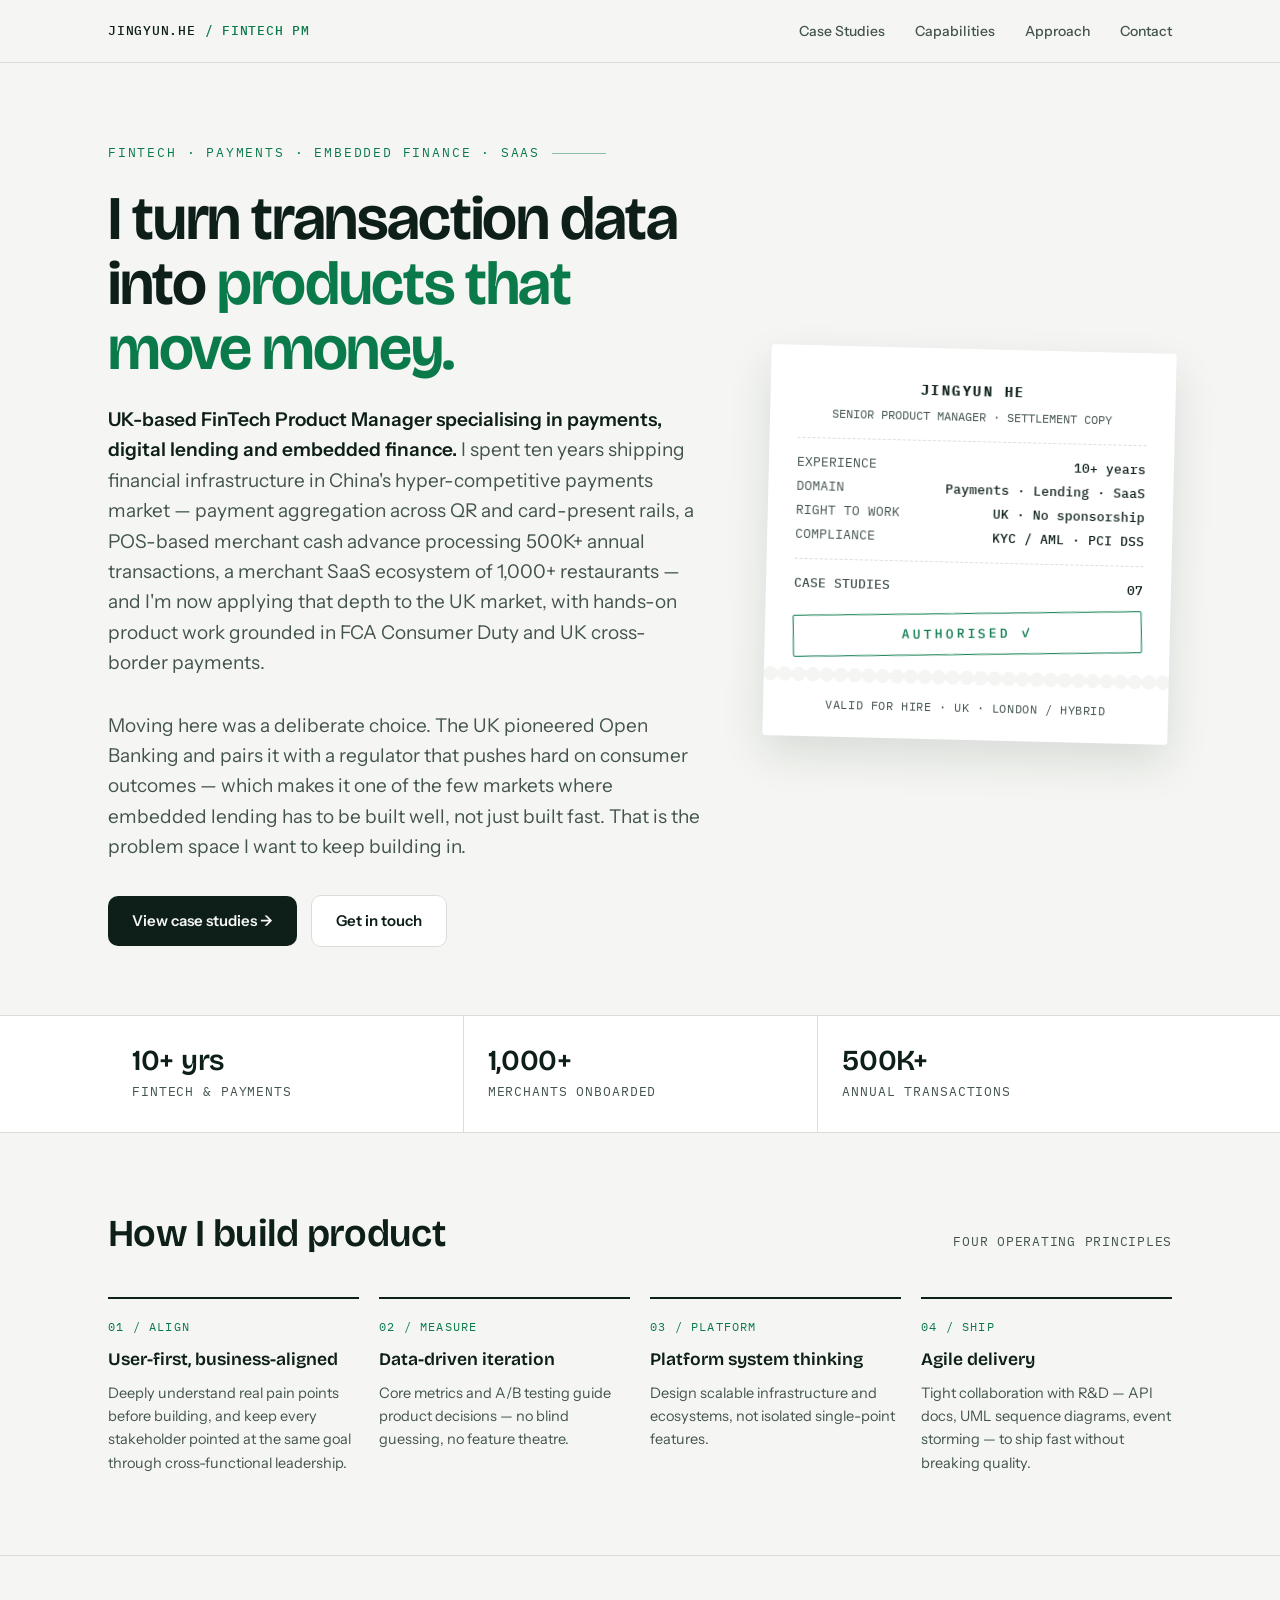
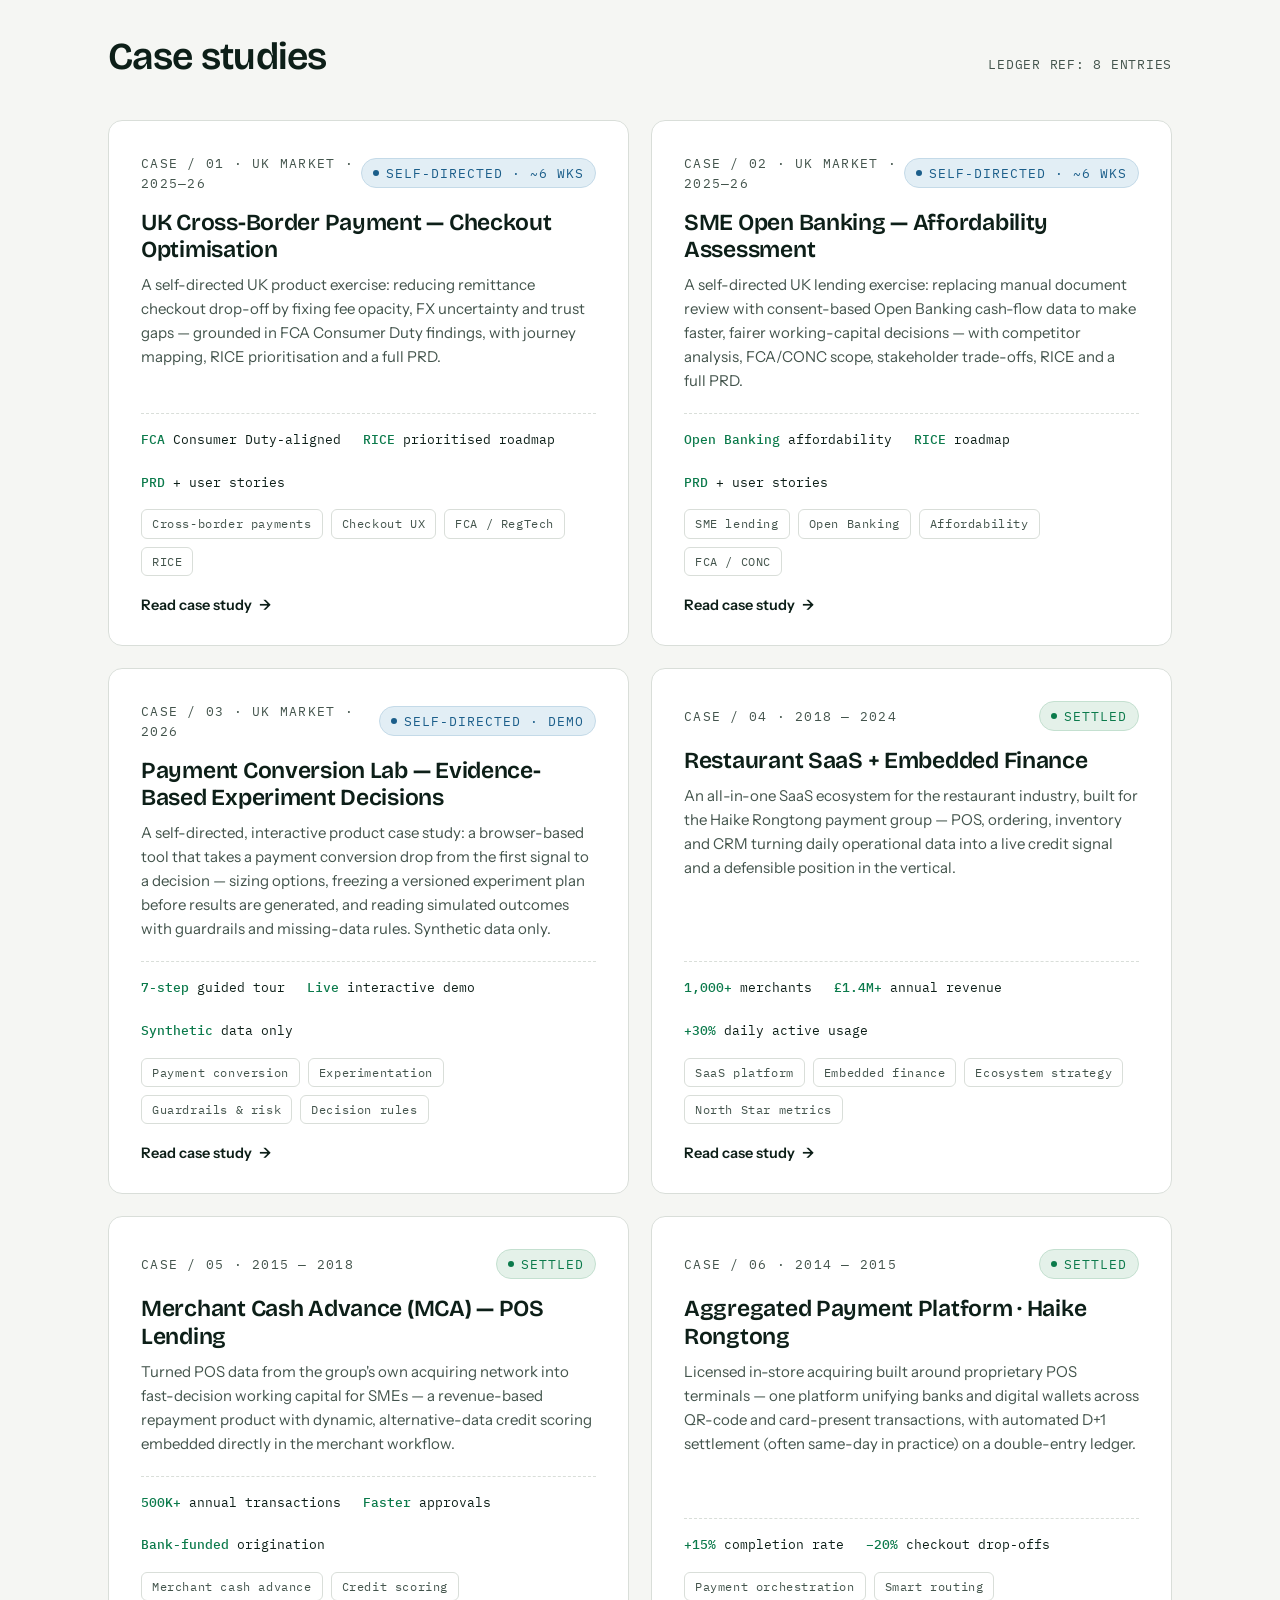
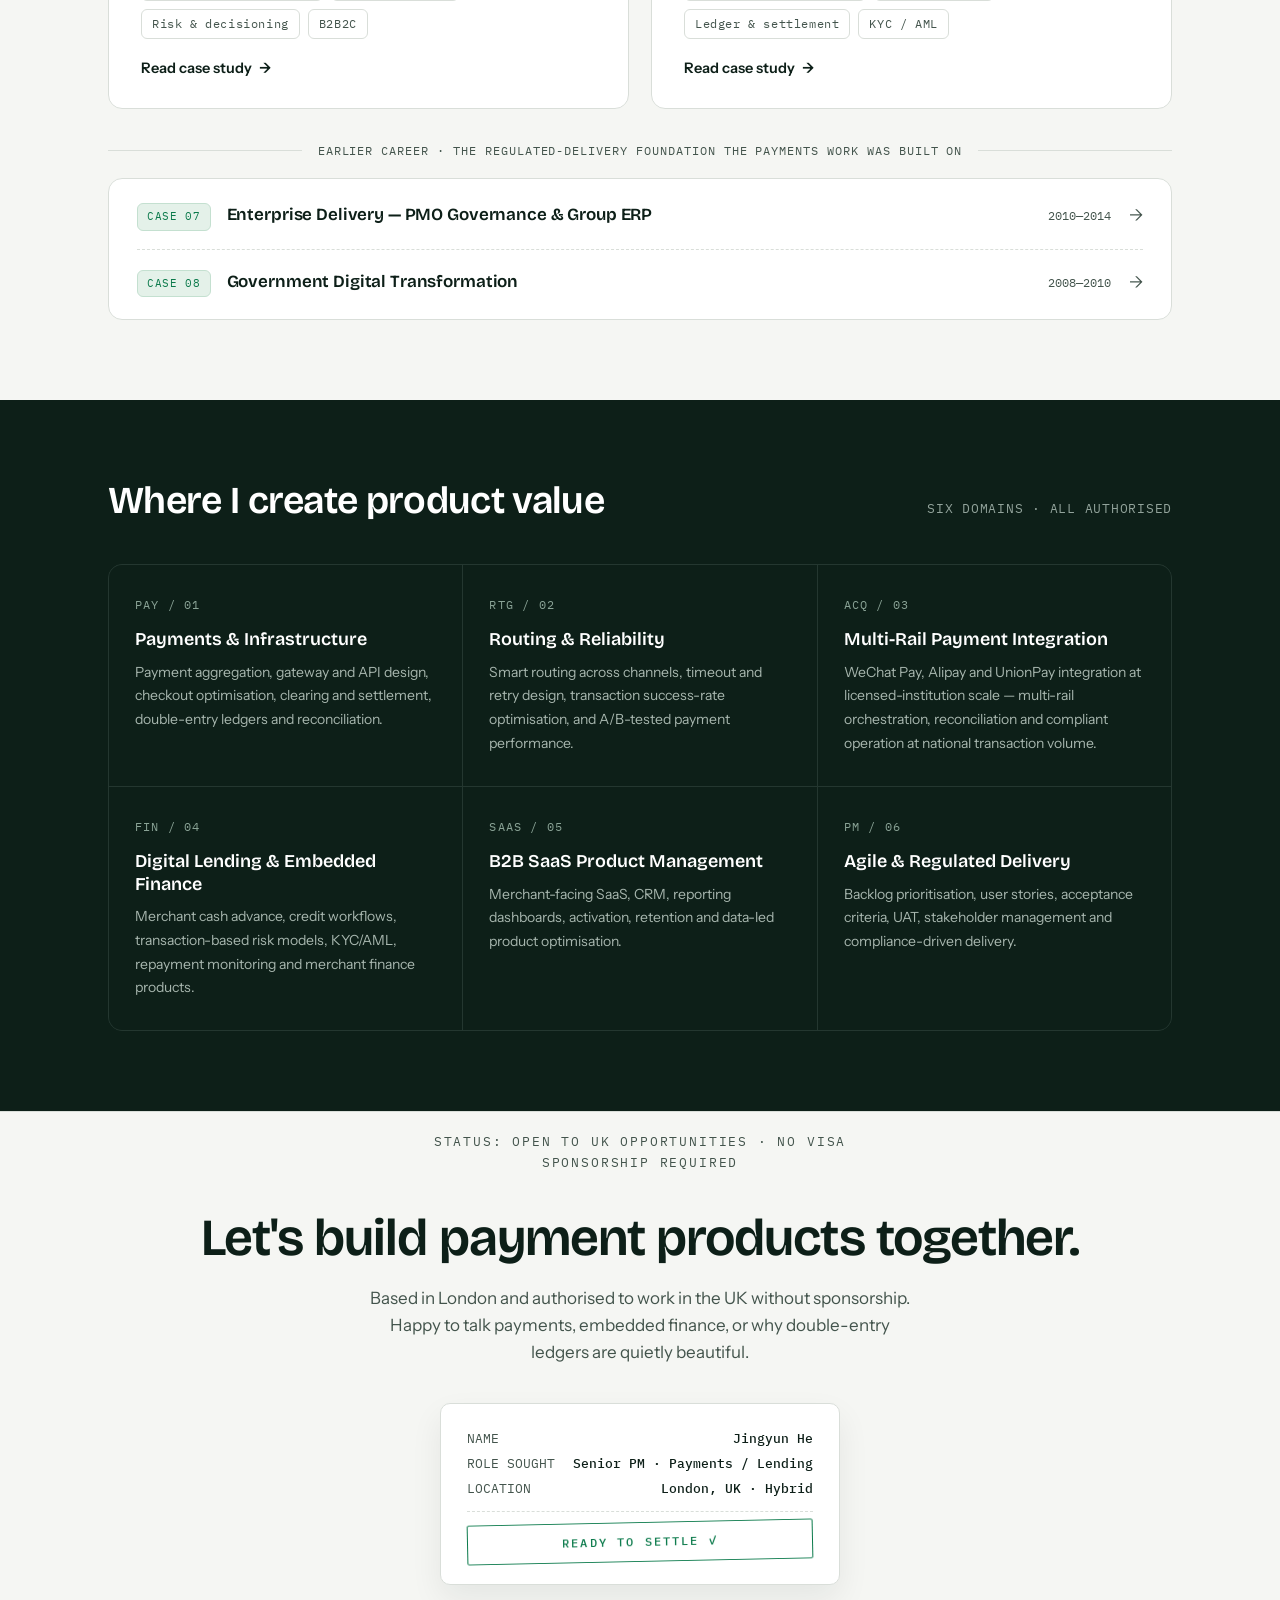
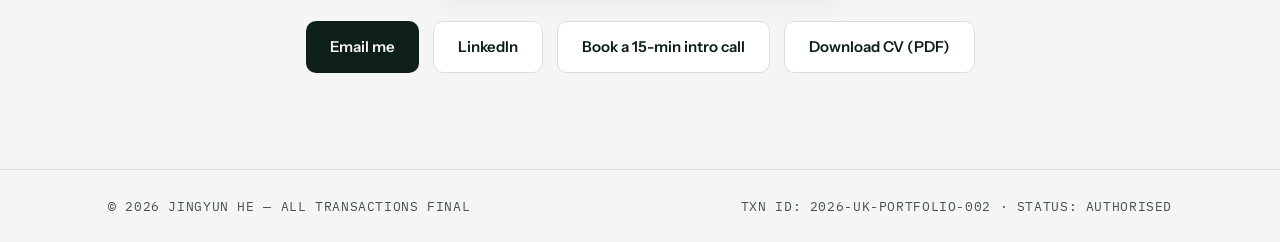
==== commit 2e81e297: "Publish portfolio" ====
--- a/index.html
+++ b/index.html
@@ -5,7 +5,7 @@
 <meta name="viewport" content="width=device-width, initial-scale=1.0">
 <title>Jingyun He — Senior Product Manager · FinTech & Payments</title>
 <meta name="description" content="Senior Product Manager with 10+ years delivering fintech, payments, embedded finance and SaaS platforms. Case studies in POS lending, payment aggregation and restaurant SaaS.">
-<!-- Social sharing preview (LinkedIn / WhatsApp / Twitter) -->
+                                                               
 <meta property="og:type" content="website">
 <meta property="og:title" content="Jingyun He — Senior Product Manager · FinTech & Payments">
 <meta property="og:description" content="UK-based FinTech PM. Case studies: UK cross-border checkout optimisation (FCA Consumer Duty), licensed payment aggregation, POS-based merchant cash advance, restaurant SaaS ecosystem. 10+ years, 500K+ annual transactions, 1,000+ merchants.">
@@ -33,571 +33,7 @@
 <link rel="preconnect" href="https://fonts.googleapis.com">
 <link rel="preconnect" href="https://fonts.gstatic.com" crossorigin>
 <link href="https://fonts.googleapis.com/css2?family=Bricolage+Grotesque:opsz,wght@12..96,300..800&family=IBM+Plex+Mono:wght@400;500&family=Instrument+Sans:wght@400;500;600&display=swap" rel="stylesheet">
-<style>
-:root{
-  --paper:#F5F6F3;
-  --card:#FFFFFF;
-  --ink:#0D1F18;
-  --ink-soft:#43544C;
-  --line:#D9DED9;
-  --green:#0B7A4B;
-  --green-tint:#E4F1E9;
-  --amber:#875C00;
-  --amber-tint:#F4ECDA;
-  --blue:#1B5E8A;
-  --blue-tint:#E2EEF5;
-  --mono:'IBM Plex Mono',ui-monospace,monospace;
-  --body:'Instrument Sans',system-ui,sans-serif;
-  --display:'Bricolage Grotesque',var(--body);
-  --max:1120px;
-}
-*{margin:0;padding:0;box-sizing:border-box}
-html{scroll-behavior:smooth}
-@media(prefers-reduced-motion:reduce){html{scroll-behavior:auto}}
-body{
-  font-family:var(--body);
-  background:var(--paper);
-  color:var(--ink);
-  font-size:17px;
-  line-height:1.6;
-  -webkit-font-smoothing:antialiased;
-}
-a{color:inherit}
-.wrap{max-width:var(--max);margin:0 auto;padding:0 28px}
-a:focus-visible,button:focus-visible{outline:2px solid var(--green);outline-offset:3px;border-radius:2px}
-
-/* ---------- status / domain tags ---------- */
-.tag{
-  display:inline-flex;align-items:center;gap:7px;
-  font-family:var(--mono);font-size:12.5px;letter-spacing:.08em;
-  padding:4px 11px;border-radius:100px;text-transform:uppercase;
-  border:1px solid transparent;white-space:nowrap;
-}
-.tag::before{content:'';width:6px;height:6px;border-radius:50%;background:currentColor;flex:none}
-.tag.ok{color:var(--green);background:var(--green-tint);border-color:#C4E0D0}
-.tag.live{color:var(--amber);background:var(--amber-tint);border-color:#E5D7B2}
-.tag.alt{color:var(--blue);background:var(--blue-tint);border-color:#C4DAE8}
-.chip{
-  display:inline-block;font-family:var(--mono);font-size:12px;letter-spacing:.05em;
-  padding:4px 10px;border:1px solid var(--line);border-radius:6px;color:var(--ink-soft);
-  background:var(--card);white-space:nowrap;
-}
-
-/* ---------- nav ---------- */
-nav{
-  position:sticky;top:0;z-index:50;
-  background:rgba(245,246,243,.86);backdrop-filter:blur(12px);
-  border-bottom:1px solid var(--line);
-}
-.nav-in{display:flex;align-items:center;justify-content:space-between;height:62px}
-.logo{font-family:var(--mono);font-size:13px;letter-spacing:.06em;text-decoration:none;font-weight:500}
-.logo span{color:var(--green)}
-.nav-links{display:flex;gap:30px;list-style:none}
-.nav-links a{font-size:14px;font-weight:500;text-decoration:none;color:var(--ink-soft);transition:color .15s}
-.nav-links a:hover,.nav-links a:focus-visible{color:var(--ink)}
-
-/* ---------- hero ---------- */
-.hero{padding:80px 0 68px;border-bottom:1px solid var(--line)}
-.hero-grid{display:grid;grid-template-columns:1.25fr .85fr;gap:64px;align-items:center}
-.kicker{
-  font-family:var(--mono);font-size:13px;letter-spacing:.14em;
-  text-transform:uppercase;color:var(--green);margin-bottom:22px;
-  display:flex;align-items:center;gap:12px;
-}
-.kicker::after{content:'';height:1px;width:54px;background:var(--green);opacity:.45}
-h1{
-  font-family:var(--display);
-  font-size:clamp(38px,5.2vw,62px);
-  font-weight:640;line-height:1.05;letter-spacing:-.022em;
-  font-variation-settings:'opsz' 96;
-  margin-bottom:24px;
-}
-h1 em{font-style:normal;color:var(--green)}
-.hero p.lede{font-size:19px;color:var(--ink-soft);max-width:34em;margin-bottom:32px}
-.hero-cta{display:flex;gap:14px;flex-wrap:wrap;align-items:center}
-.btn{
-  display:inline-flex;align-items:center;gap:9px;
-  font-size:15px;font-weight:600;text-decoration:none;
-  padding:13px 24px;border-radius:10px;transition:transform .15s,box-shadow .15s;cursor:pointer;border:0;
-  font-family:var(--body);
-}
-.btn-primary{background:var(--ink);color:var(--paper)}
-.btn-primary:hover{transform:translateY(-1px);box-shadow:0 6px 18px rgba(13,31,24,.22)}
-.btn-ghost{border:1px solid var(--line);background:var(--card);color:var(--ink)}
-.btn-ghost:hover{border-color:var(--ink)}
-
-/* ---------- receipt ---------- */
-.receipt{
-  background:var(--card);
-  font-family:var(--mono);font-size:13px;line-height:1.85;
-  padding:30px 28px 22px;
-  box-shadow:0 18px 44px rgba(13,31,24,.12);
-  transform:rotate(1.4deg);
-  border-radius:3px;
-}
-.receipt .r-head{text-align:center;border-bottom:1px dashed var(--line);padding-bottom:12px;margin-bottom:12px}
-.receipt .r-head strong{font-size:14px;letter-spacing:.18em;display:block}
-.receipt .r-head small{color:var(--ink-soft);font-size:12px}
-.r-row{display:flex;justify-content:space-between;gap:16px}
-.r-row span:first-child{color:var(--ink-soft)}
-.r-row span:last-child{text-align:right;font-weight:500}
-.r-div{border-bottom:1px dashed var(--line);margin:12px 0}
-.r-total{font-weight:500;font-size:13px}
-.r-status{
-  text-align:center;margin-top:14px;padding:8px 0;
-  border:1.5px solid var(--green);color:var(--green);
-  letter-spacing:.22em;font-weight:500;border-radius:2px;
-  transform:rotate(-2deg);
-}
-.r-perf{height:14px;margin:16px -28px 0;background:radial-gradient(circle at 7px 7px,var(--paper) 7px,transparent 7.2px) 0 0/14px 14px repeat-x}
-.r-foot{text-align:center;color:var(--ink-soft);font-size:11.5px;margin-top:12px;letter-spacing:.05em}
-@media(prefers-reduced-motion:no-preference){
-  .receipt{animation:settle .9s cubic-bezier(.2,.8,.25,1) both .15s}
-  @keyframes settle{from{opacity:0;transform:rotate(1.4deg) translateY(26px)}to{opacity:1;transform:rotate(1.4deg) translateY(0)}}
-}
-
-/* ---------- metrics strip ---------- */
-.metrics{border-bottom:1px solid var(--line);background:var(--card)}
-.metrics-in{display:grid;grid-template-columns:repeat(4,1fr)}
-.home-metrics .metrics-in{grid-template-columns:repeat(3,1fr)}
-.metric{padding:28px 24px;border-left:1px solid var(--line)}
-.metric:first-child{border-left:0}
-.metric b{
-  font-family:var(--display);font-size:29px;font-weight:600;
-  letter-spacing:-.01em;display:block;line-height:1.15;
-}
-.metric small{font-family:var(--mono);font-size:12.5px;letter-spacing:.07em;text-transform:uppercase;color:var(--ink-soft)}
-
-/* ---------- sections ---------- */
-section{padding:80px 0}
-.sec-head{display:flex;align-items:baseline;justify-content:space-between;gap:20px;margin-bottom:42px;flex-wrap:wrap}
-h2{
-  font-family:var(--display);font-size:clamp(28px,3.4vw,38px);
-  font-weight:620;letter-spacing:-.018em;line-height:1.1;
-}
-.sec-head .mono-note{font-family:var(--mono);font-size:12.5px;color:var(--ink-soft);letter-spacing:.06em}
-
-/* ---------- philosophy ---------- */
-.philo{border-bottom:1px solid var(--line)}
-.philo-grid{display:grid;grid-template-columns:repeat(4,1fr);gap:20px}
-.philo-item{padding-top:18px;border-top:2px solid var(--ink)}
-.philo-item h3{font-family:var(--display);font-size:17.5px;font-weight:620;margin-bottom:8px}
-.philo-item p{font-size:14.5px;color:var(--ink-soft);line-height:1.6}
-.philo-item .p-id{font-family:var(--mono);font-size:12px;color:var(--green);letter-spacing:.1em;display:block;margin-bottom:10px}
-
-/* ---------- product domains (dark) ---------- */
-.domains{background:var(--ink);color:var(--paper)}
-.domains h2{color:#fff}
-.domains .sec-head .mono-note{color:#92A39B}
-.domains-grid{display:grid;grid-template-columns:repeat(3,1fr);gap:1px;background:#243730;border:1px solid #243730;border-radius:14px;overflow:hidden}
-.domain{background:var(--ink);padding:30px 26px}
-.domain .d-id{font-family:var(--mono);font-size:12px;color:#8AA396;letter-spacing:.1em;display:block;margin-bottom:14px}
-.domain h3{font-family:var(--display);font-size:18px;font-weight:600;margin-bottom:10px;color:#fff;line-height:1.25}
-.domain p{font-size:14px;color:#A7B6AE;line-height:1.7}
-
-/* ---------- project cards (homepage) ---------- */
-.cards{display:grid;grid-template-columns:1fr 1fr;gap:22px}
-.pcard{
-  background:var(--card);border:1px solid var(--line);border-radius:14px;
-  padding:32px 32px 28px;text-decoration:none;display:flex;flex-direction:column;gap:0;
-  transition:border-color .18s,box-shadow .18s,transform .18s;position:relative;
-}
-.pcard:hover{border-color:#AEBCB2;box-shadow:0 12px 32px rgba(13,31,24,.09);transform:translateY(-2px)}
-.pcard .p-num{font-family:var(--mono);font-size:12.5px;color:var(--ink-soft);letter-spacing:.1em;margin-bottom:16px;display:flex;justify-content:space-between;align-items:center}
-.pcard h3{font-family:var(--display);font-size:23px;font-weight:620;letter-spacing:-.012em;line-height:1.18;margin-bottom:10px}
-.pcard p.desc{font-size:15px;color:var(--ink-soft);margin-bottom:20px;flex:1}
-.pcard .p-metric{
-  font-family:var(--mono);font-size:13px;color:var(--ink);
-  border-top:1px dashed var(--line);padding-top:16px;margin-bottom:16px;
-  display:flex;gap:22px;flex-wrap:wrap;
-}
-.pcard .p-metric b{font-weight:500;color:var(--green)}
-.pcard .p-tags{display:flex;gap:8px;flex-wrap:wrap;margin-bottom:18px}
-.pcard .p-link{
-  font-size:14.5px;font-weight:600;color:var(--ink);display:inline-flex;align-items:center;gap:7px;
-}
-.pcard .p-link::after{content:'→';transition:transform .15s}
-.pcard:hover .p-link::after{transform:translateX(4px)}
-
-.legacy-divider{
-  grid-column:1/-1;display:flex;align-items:center;gap:16px;
-  margin:10px 0 -4px;
-  font-family:var(--mono);font-size:12px;letter-spacing:.08em;text-transform:uppercase;color:var(--ink-soft);
-}
-.legacy-divider::before,.legacy-divider::after{content:'';flex:1;height:1px;background:var(--line)}
-.legacy-ledger{grid-column:1/-1;background:var(--card);border:1px solid var(--line);border-radius:14px;padding:4px 28px}
-.legacy-row{display:flex;align-items:baseline;justify-content:space-between;gap:20px;padding:18px 0;text-decoration:none}
-.legacy-row+.legacy-row{border-top:1px dashed var(--line)}
-.legacy-row .lr-left{display:flex;align-items:baseline;gap:16px;min-width:0}
-.legacy-row .lr-num{font-family:var(--mono);font-size:11px;letter-spacing:.06em;text-transform:uppercase;color:var(--green);background:var(--green-tint);border:1px solid #C4E0D0;padding:4px 9px;border-radius:6px;flex:none}
-.legacy-row h3{font-family:var(--display);font-size:17px;font-weight:620;color:var(--ink);letter-spacing:-.008em;white-space:nowrap;overflow:hidden;text-overflow:ellipsis}
-.legacy-row .lr-right{display:flex;align-items:center;gap:18px;flex:none}
-.legacy-row .lr-period{font-family:var(--mono);font-size:12px;color:var(--ink-soft)}
-.legacy-row .lr-arrow{color:var(--ink-soft);transition:transform .15s,color .15s}
-.legacy-row:hover h3{color:var(--green)}
-.legacy-row:hover .lr-arrow{transform:translateX(4px);color:var(--green)}
-@media(max-width:920px){
-  .legacy-row{flex-direction:column;align-items:flex-start;gap:6px}
-  .legacy-row h3{white-space:normal}
-}
-@media(max-width:560px){
-  .legacy-divider::before,.legacy-divider::after{display:none}
-}
-.pcard:hover .p-link{color:var(--green)}
-
-/* ---------- project detail pages ---------- */
-.proj-head{padding:36px 0 44px;border-bottom:1px solid var(--line)}
-.back{
-  display:inline-flex;align-items:center;gap:8px;
-  font-family:var(--mono);font-size:13px;letter-spacing:.06em;text-decoration:none;
-  color:var(--ink-soft);margin-bottom:34px;
-}
-.back:hover{color:var(--green)}
-.proj-head h1{font-size:clamp(32px,4.4vw,52px);margin-bottom:18px}
-.proj-head .lede{font-size:18.5px;color:var(--ink-soft);margin-bottom:24px}
-.tldr{
-  display:flex;gap:12px;align-items:baseline;flex-wrap:wrap;
-  background:var(--green-tint);border:1px solid #C4E0D0;border-radius:10px;
-  padding:14px 18px;margin-bottom:24px;
-}
-.tldr b{font-family:var(--mono);font-size:11px;letter-spacing:.08em;text-transform:uppercase;color:var(--green);flex:none}
-.tldr span{font-size:15px;color:var(--ink)}
-.proj-head .p-tags{display:flex;gap:8px;flex-wrap:wrap}
-.role-line{
-  font-family:var(--mono);font-size:13px;color:var(--ink-soft);
-  letter-spacing:.05em;margin-top:20px;line-height:1.8;
-}
-.role-line b{color:var(--green);font-weight:500;margin-right:6px}
-.role-line em{font-style:normal;color:var(--ink)}
-.proj-body{padding:0 0 30px}
-.block{
-  display:grid;grid-template-columns:220px 1fr;gap:48px;
-  padding:54px 0;border-bottom:1px solid var(--line);
-  scroll-margin-top:124px;
-}
-.block:last-child{border-bottom:0}
-.block-label{position:sticky;top:122px;align-self:start}
-.proj-nav{
-  position:sticky;top:62px;z-index:40;
-  background:rgba(245,246,243,.92);backdrop-filter:blur(8px);
-  border-bottom:1px solid var(--line);
-}
-.proj-nav .wrap{display:flex;flex-wrap:wrap;gap:8px;padding:10px 28px}
-.proj-nav a{
-  font-family:var(--mono);font-size:12px;letter-spacing:.05em;text-transform:uppercase;
-  color:var(--ink-soft);text-decoration:none;padding:6px 13px;border-radius:100px;
-  border:1px solid var(--line);flex:none;transition:color .15s,border-color .15s;
-}
-.proj-nav a:hover,.proj-nav a:focus-visible{color:var(--ink);border-color:var(--ink)}
-.block-label .b-eyebrow{font-family:var(--mono);font-size:12.5px;letter-spacing:.12em;text-transform:uppercase;color:var(--green);display:block;margin-bottom:8px}
-.block-label h2{font-size:24px}
-.block-content p{color:var(--ink-soft);margin-bottom:18px;font-size:16.5px}
-.block-content p:last-child{margin-bottom:0}
-.block-content strong{color:var(--ink);font-weight:600}
-.feature-list{list-style:none;display:flex;flex-direction:column;gap:14px;margin:6px 0 18px}
-.feature-list li{padding-left:24px;position:relative;color:var(--ink-soft);font-size:15.5px}
-.feature-list li::before{content:'';position:absolute;left:0;top:10px;width:11px;height:1.5px;background:var(--green)}
-.feature-list li b{color:var(--ink);font-weight:600}
-.decision{
-  background:var(--card);border:1px solid var(--line);border-left:3px solid var(--green);
-  border-radius:0 10px 10px 0;padding:20px 24px;margin-bottom:14px;
-}
-.decision .d-q{font-family:var(--mono);font-size:12.5px;letter-spacing:.08em;text-transform:uppercase;color:var(--green);display:block;margin-bottom:6px}
-.decision p{font-size:15px;margin-bottom:0}
-.impact-grid{display:grid;grid-template-columns:repeat(2,1fr);gap:16px}
-.impact{
-  background:var(--card);border:1px solid var(--line);border-radius:12px;padding:24px 24px 20px;
-}
-.impact b{font-family:var(--display);font-size:32px;font-weight:600;display:block;letter-spacing:-.012em;line-height:1.1;margin-bottom:6px}
-.impact small{font-size:13.5px;color:var(--ink-soft);line-height:1.45;display:block}
-.flow{
-  background:var(--card);border:1px solid var(--line);border-radius:12px;
-  padding:22px 24px;font-family:var(--mono);font-size:13px;line-height:2.1;
-  color:var(--ink-soft);margin:6px 0 18px;overflow-x:auto;white-space:nowrap;
-}
-.flow b{color:var(--ink);font-weight:500}
-.flow .arr{color:var(--green);padding:0 6px}
-
-/* ---------- diagrams ---------- */
-figure.diag{
-  background:var(--card);border:1px solid var(--line);border-radius:12px;
-  padding:26px 26px 20px;margin:8px 0 22px;
-}
-.diag-row{display:flex;align-items:center;gap:12px;flex-wrap:wrap}
-.diag-row + .diag-row{margin-top:14px}
-.node{
-  border:1px solid var(--line);background:var(--paper);border-radius:8px;
-  padding:10px 14px;text-align:center;flex:1;min-width:120px;
-}
-.node b{display:block;font-family:var(--mono);font-size:12.5px;font-weight:500;letter-spacing:.05em;color:var(--ink);line-height:1.5}
-.node span{display:block;font-family:var(--mono);font-size:11px;color:var(--ink-soft);letter-spacing:.03em;line-height:1.5;margin-top:2px}
-.node.hi{border-color:var(--green);background:var(--green-tint)}
-.diag-arr{font-family:var(--mono);color:var(--green);font-size:15px;flex:none}
-  .diag-phases{display:grid;grid-template-columns:repeat(4,1fr);gap:10px;}
-  .diag-phase{border:1px solid var(--line);border-radius:10px;background:var(--paper);padding:16px 14px;}
-  .diag-phase .ph-n{font-family:var(--mono);font-size:11px;letter-spacing:.1em;color:var(--green);text-transform:uppercase;display:block;margin-bottom:6px;}
-  .diag-phase h4{font-family:var(--display);font-size:14px;font-weight:620;color:var(--ink);margin:0 0 8px;line-height:1.2;}
-  .diag-phase p{font-family:var(--mono);font-size:11.5px;line-height:1.6;color:var(--ink-soft);margin:0;}
-  .diag-phase.hi{border-color:var(--green);background:var(--green-tint);}
-  .diag-flow-strip{display:flex;align-items:center;gap:10px;margin-top:14px;padding-top:14px;border-top:1px dashed var(--line);font-family:var(--mono);font-size:12px;color:var(--ink-soft);letter-spacing:.04em;flex-wrap:wrap;}
-  .diag-flow-strip b{color:var(--ink);font-weight:500;}
-  .diag-flow-strip .s-arr{color:var(--green);}
-  .diag-layer{display:flex;align-items:stretch;gap:12px;margin-bottom:10px;}
-  .diag-layer-label{flex:none;width:118px;font-family:var(--mono);font-size:11px;letter-spacing:.06em;text-transform:uppercase;color:var(--green);display:flex;flex-direction:column;justify-content:center;border-right:2px solid var(--green-tint);padding-right:12px;line-height:1.5;}
-  .diag-layer-body{flex:1;display:flex;gap:8px;flex-wrap:wrap;}
-  @media(max-width:680px){.diag-phases{grid-template-columns:1fr 1fr;}.diag-layer{flex-direction:column;}.diag-layer-label{width:auto;border-right:0;border-bottom:1px solid var(--green-tint);padding:0 0 6px;}}
-.diag-stack{display:flex;flex-direction:column;gap:6px;flex:1;min-width:130px}
-.diag-stack .node{flex:none;min-width:0;padding:7px 12px}
-.diag-loop{
-  font-family:var(--mono);font-size:12px;color:var(--ink-soft);letter-spacing:.04em;
-  border-top:1px dashed var(--line);margin-top:16px;padding-top:12px;text-align:center;
-}
-.diag-loop b{color:var(--green);font-weight:500}
-figure.diag figcaption{
-  font-family:var(--mono);font-size:12px;color:var(--ink-soft);letter-spacing:.05em;
-  margin-top:14px;text-transform:uppercase;
-}
-
-/* ---------- screenshots ---------- */
-figure.shot{margin:8px 0 22px}
-.prodshot{margin:22px 0 6px;border:1px solid var(--line);border-radius:12px;background:var(--card);padding:20px 18px 14px;text-align:center}
-.prodshot img{max-width:100%;height:auto;border-radius:6px}
-.device-frame{position:relative;background:#15181A;box-shadow:0 20px 40px rgba(13,31,24,.18)}
-.device-frame img{display:block;width:100%;position:relative}
-.device-frame.phone{max-width:240px;margin:0 auto;border-radius:30px;padding:10px}
-.device-frame.phone::before{content:'';position:absolute;top:10px;left:50%;transform:translateX(-50%);width:60px;height:13px;background:#15181A;border-radius:8px;z-index:2}
-.device-frame.phone img{border-radius:18px}
-.device-frame.tablet{border-radius:16px;padding:12px 12px 16px}
-.device-frame.tablet::before{content:'';display:block;width:7px;height:7px;margin:0 auto 8px;border-radius:50%;background:#4A4E52}
-.device-frame.tablet img{border-radius:6px}
-.prodshot figcaption{font-family:var(--mono);font-size:12.5px;letter-spacing:.05em;text-transform:uppercase;color:var(--ink-soft);margin-top:14px;padding-top:12px;border-top:1px solid var(--line);text-align:left}
-.fig{margin:22px 0 6px;border:1px solid var(--line);border-radius:12px;background:var(--card);padding:20px 18px 14px}
-.fig svg{display:block;width:100%;height:auto}
-.fig figcaption{font-family:var(--mono);font-size:12.5px;letter-spacing:.05em;text-transform:uppercase;color:var(--ink-soft);margin-top:14px;padding-top:12px;border-top:1px solid var(--line)}
-figure.fig.alt{border:1px solid var(--line);border-top:3px solid var(--green);border-radius:4px 4px 12px 12px;background:var(--paper)}
-@media(max-width:700px){
-  /* below this width, scaling the diagram to fit the column shrinks its text past legibility —
-     render it at native size instead and let it scroll horizontally */
-  .fig{overflow-x:auto;-webkit-overflow-scrolling:touch}
-  .fig svg{width:900px;max-width:none}
-}
-figure.shot img{
-  width:100%;display:block;border:1px solid var(--line);border-radius:12px;
-  box-shadow:0 10px 28px rgba(13,31,24,.08);
-}
-figure.shot figcaption{
-  font-family:var(--mono);font-size:12px;color:var(--ink-soft);letter-spacing:.05em;
-  margin-top:12px;text-transform:uppercase;
-}
-.shot-grid{display:grid;grid-template-columns:1fr 1fr;gap:16px;margin:8px 0 22px}
-.shot-grid figure.shot{margin:0}
-@media(max-width:560px){.shot-grid{grid-template-columns:1fr}}
-.evidence-note{
-  font-family:var(--mono);font-size:11.5px;line-height:1.7;color:var(--ink-soft);
-  padding-top:22px;margin-top:6px;border-top:1px dashed var(--line);
-}
-.evidence-note b{color:var(--ink);font-weight:600;text-transform:uppercase;letter-spacing:.06em;margin-right:8px}
-.next-proj{
-  display:flex;justify-content:space-between;align-items:center;gap:20px;
-  padding:36px 0 72px;flex-wrap:wrap;
-}
-.next-proj a{
-  text-decoration:none;font-family:var(--display);font-size:21px;font-weight:620;
-  display:inline-flex;align-items:center;gap:10px;
-}
-.next-proj a:hover{color:var(--green)}
-.lede-why{margin-top:14px;font-size:.96em;color:var(--ink-soft)}
-.next-proj .np-label{font-family:var(--mono);font-size:12.5px;letter-spacing:.1em;text-transform:uppercase;color:var(--ink-soft);display:block;margin-bottom:6px}
-
-/* ---------- contact ---------- */
-.contact{border-top:1px solid var(--line);text-align:center;padding:96px 0}
-.contact .kicker{justify-content:center}
-.contact .kicker::after{display:none}
-.contact h2{font-size:clamp(32px,4.4vw,52px);margin-bottom:18px}
-.contact p{color:var(--ink-soft);max-width:32em;margin:0 auto 36px}
-.close-ledger{
-  max-width:400px;margin:0 auto 36px;text-align:left;
-  background:var(--card);border:1px solid var(--line);border-radius:10px;
-  padding:22px 26px;font-family:var(--mono);font-size:12.5px;line-height:2;
-  box-shadow:0 14px 32px rgba(13,31,24,.07);
-}
-.close-ledger .lc-row{display:flex;justify-content:space-between;gap:16px}
-.close-ledger .lc-row span:first-child{color:var(--ink-soft)}
-.close-ledger .lc-row span:last-child{font-weight:500;text-align:right}
-.close-ledger .lc-div{border-bottom:1px dashed var(--line);margin:10px 0}
-.close-ledger .lc-stamp{
-  text-align:center;margin-top:6px;padding:7px 0;
-  border:1.5px solid var(--green);color:var(--green);
-  letter-spacing:.18em;font-weight:500;font-size:12px;border-radius:2px;
-  transform:rotate(-1.2deg);
-}
-.contact .links{display:flex;gap:14px;justify-content:center;flex-wrap:wrap}
-
-footer{border-top:1px solid var(--line);padding:26px 0}
-.foot-in{display:flex;justify-content:space-between;gap:16px;font-family:var(--mono);font-size:12.5px;color:var(--ink-soft);letter-spacing:.05em;flex-wrap:wrap}
-
-/* ---------- view switching ---------- */
-.view{display:none}
-.view.active{display:block}
-@media(prefers-reduced-motion:no-preference){
-  .view.active{animation:fadeIn .35s ease both}
-  @keyframes fadeIn{from{opacity:0;transform:translateY(10px)}to{opacity:1;transform:none}}
-  .reveal{opacity:0;transform:translateY(22px);transition:opacity .6s cubic-bezier(.2,.7,.25,1),transform .6s cubic-bezier(.2,.7,.25,1)}
-  .reveal.in{opacity:1;transform:none}
-}
-
-/* ---------- responsive ---------- */
-@media(max-width:920px){
-  .hero-grid{grid-template-columns:1fr;gap:50px}
-  .receipt{max-width:380px;margin:0 auto}
-  .metrics-in{grid-template-columns:repeat(2,1fr)}
-  .metric:nth-child(3){border-left:0}
-  .metric{border-top:1px solid var(--line)}
-  .metric:nth-child(-n+2){border-top:0}
-  .home-metrics .metrics-in{grid-template-columns:1fr}
-  .home-metrics .metric{border-left:0;border-top:1px solid var(--line)}
-  .home-metrics .metric:first-child{border-top:0}
-  .philo-grid{grid-template-columns:1fr 1fr;gap:26px}
-  .domains-grid{grid-template-columns:1fr 1fr}
-  .cards{grid-template-columns:1fr}
-  .block{grid-template-columns:1fr;gap:20px;padding:44px 0}
-  .block-label{position:static}
-  .impact-grid{grid-template-columns:1fr 1fr}
-}
-@media(max-width:560px){
-  .logo span{display:none}
-  .logo{font-size:12.5px}
-  .nav-links{gap:14px}
-  .nav-links a{font-size:13px}
-  section{padding:60px 0}
-  .hero{padding:56px 0 52px}
-  .philo-grid{grid-template-columns:1fr}
-  .domains-grid{grid-template-columns:1fr}
-  .impact-grid{grid-template-columns:1fr}
-}
-@media(max-width:380px){
-  .nav-in{gap:10px}
-  .nav-links{gap:11px}
-  .nav-links a{font-size:12.5px}
-}
-
-/* ===== UK cross-border case (namespaced uk-) ===== */:root{
-    --unavy:#0D1F18;
-    --unavy-soft:#13294F;
-    --uaccent:#0B7A4B;
-    --ugreen:#0B7A4B;
-    --ured:#9A3328;
-    --ugrey:#43544C;
-    --uline:#D9DED9;
-    --ubg:#F5F6F3;
-    --ucard:#FFFFFF;
-  }.uk-hero{
-    background:var(--ubg);color:var(--unavy);
-    padding:36px 0 44px;position:relative;overflow:hidden;
-    border-bottom:1px solid var(--uline);
-  }.uk-hero .uk-back{
-    display:inline-flex;align-items:center;gap:8px;
-    font-family:'IBM Plex Mono',monospace;font-size:13px;letter-spacing:.06em;
-    text-decoration:none;color:var(--ugrey);margin-bottom:28px;
-  }.uk-hero .uk-back:hover{color:var(--ugreen)}.uk-kicker{
-    font-family:'IBM Plex Mono',monospace;font-size:13px;letter-spacing:.14em;
-    text-transform:uppercase;color:var(--ugreen);margin-bottom:22px;
-    display:flex;align-items:center;gap:12px;
-  }.uk-kicker::after{content:'';height:1px;width:54px;background:var(--ugreen);opacity:.45}.uk-title{
-    font-family:'Bricolage Grotesque','Instrument Sans',sans-serif;
-    font-size:clamp(32px,4.4vw,52px);line-height:1.06;margin:0 0 22px;
-    font-weight:640;letter-spacing:-0.022em;color:var(--unavy);
-  }.uk-subtitle{font-size:18.5px;color:var(--ugrey);margin:0 0 26px;}.uk-p-tags{display:flex;gap:8px;flex-wrap:wrap;margin-bottom:4px}.uk-chip{
-    display:inline-block;font-family:'IBM Plex Mono',monospace;font-size:12px;letter-spacing:.05em;
-    padding:4px 10px;border:1px solid var(--uline);border-radius:6px;color:var(--ugrey);
-    background:var(--ucard);white-space:nowrap;
-  }#view-uk .uk-role-line, #view-sme .uk-role-line{
-    font-family:'IBM Plex Mono',monospace;font-size:13px;color:var(--ugrey);
-    letter-spacing:.04em;margin:22px 0 0;line-height:1.85;
-  }.uk-role-line b{color:var(--ugreen);font-weight:500;margin-right:6px}.uk-role-line em{font-style:normal;color:var(--unavy)}.uk-hero-metrics{border-bottom:1px solid var(--uline);background:var(--ucard)}.uk-hero-metrics-in{max-width:1120px;margin:0 auto;padding:0 28px;display:grid;grid-template-columns:repeat(4,1fr)}.uk-hm{padding:28px 24px;border-left:1px solid var(--uline)}.uk-hm:first-child{border-left:0}.uk-hm b{font-family:'Bricolage Grotesque','Instrument Sans',sans-serif;font-size:28px;font-weight:600;letter-spacing:-.01em;display:block;line-height:1.15;color:var(--unavy)}.uk-hm small{display:block;margin-top:6px;font-family:'IBM Plex Mono',monospace;font-size:12.5px;letter-spacing:.07em;text-transform:uppercase;color:var(--ugrey)}
-  @media(max-width:760px){.uk-hero-metrics-in{grid-template-columns:repeat(2,1fr)}.uk-hm:nth-child(3){border-left:0}.uk-hm{border-top:1px solid var(--uline)}.uk-hm:nth-child(-n+2){border-top:0}}
-  @media(max-width:480px){.uk-hero-metrics-in{grid-template-columns:1fr}.uk-hm{border-left:0;border-top:1px solid var(--uline)}.uk-hm:first-child{border-top:0}}#view-uk *, #view-sme *{box-sizing:border-box;}#view-uk body, #view-sme body{
-    margin:0;
-    font-family:'Instrument Sans','Inter','Helvetica Neue',Arial,sans-serif;
-    background:var(--ubg);
-    color:#1C2C42;
-    line-height:1.6;
-  }.uk-wrap{max-width:1120px;margin:0 auto;padding:0 28px;}header.uk-hero::after{
-    content:"";
-    position:absolute;
-    right:-120px;top:-120px;
-    width:420px;height:420px;
-    border-radius:50%;
-    background:radial-gradient(circle, rgba(27,94,138,0.22), transparent 70%);
-  }h1.uk-meta b{color:#E7EEF8;font-weight:600;}#view-uk main, #view-sme main{padding:64px 0 100px;}#view-uk section, #view-sme section{max-width:1120px;margin:0 auto;padding:44px 28px;border-bottom:1px solid var(--line);scroll-margin-top:110px;}
-  #view-uk section:last-of-type, #view-sme section:last-of-type{border-bottom:0;}.uk-section-label{display:block;margin-bottom:16px}.uk-section-num{display:block;font-family:'IBM Plex Mono',monospace;font-size:12.5px;font-weight:500;color:#0B7A4B;letter-spacing:.12em;text-transform:uppercase;margin-bottom:8px}.uk-section-label h2{font-family:'Bricolage Grotesque','Instrument Sans',sans-serif;font-size:24px;font-weight:620;letter-spacing:-.018em;line-height:1.1;color:#0D1F18;margin:0}#view-uk h2, #view-sme h2{
-    font-size:26px;margin:0;
-    color:var(--unavy);
-    font-weight:800;
-    letter-spacing:-0.01em;
-  }#view-uk p, #view-sme p{font-size:16px;color:#33415A;}.uk-lede{font-size:16.5px;color:#43544C}ul.uk-points{margin:14px 0;padding:0;list-style:none;}ul.uk-points li{
-    padding:14px 0 14px 26px;
-    border-bottom:1px solid var(--uline);
-    position:relative;
-    font-size:15.5px;
-    color:#33415A;
-  }ul.uk-points li::before{
-    content:"";
-    position:absolute;left:0;top:22px;
-    width:7px;height:7px;border-radius:50%;
-    background:var(--uaccent);
-  }ul.uk-points li b{color:#15233D;}.uk-grid2{display:grid;grid-template-columns:1fr 1fr;gap:20px;}
-  @media (max-width:720px){.uk-grid2{grid-template-columns:1fr;}}.uk-card{
-    background:var(--ucard);
-    border:1px solid var(--uline);
-    border-radius:12px;
-    padding:22px 24px;
-  }.uk-card h3{margin:0 0 6px;font-size:16px;color:var(--unavy);}.uk-card .uk-tag{
-    display:inline-block;font-size:12px;font-weight:700;
-    text-transform:uppercase;letter-spacing:0.06em;
-    padding:3px 9px;border-radius:6px;margin-bottom:10px;
-  }.uk-tag.strong{background:#E6F4EC;color:var(--ugreen);}.uk-tag.uk-weak{background:#FBEFEF;color:var(--ured);}.uk-tag.info{background:#E2EEF5;color:#1B5E8A;}#view-uk .uk-card p, #view-sme .uk-card p{font-size:14px;margin:0;color:#475670;}#view-uk figure, #view-sme figure{margin:28px 0 8px;text-align:center;}#view-uk figure img, #view-sme figure img{
-    width:100%;
-    border-radius:10px;
-    border:1px solid var(--uline);
-    box-shadow:0 8px 28px rgba(11,31,58,0.08);
-  }#view-uk figcaption, #view-sme figcaption{
-    font-size:13px;color:var(--ugrey);
-    margin-top:10px;font-style:italic;
-  }#view-uk table, #view-sme table{width:100%;border-collapse:collapse;font-size:14px;margin-top:8px;}#view-uk th, #view-sme th, #view-uk td, #view-sme td{
-    border:1px solid var(--uline);
-    padding:10px 14px;text-align:left;
-    vertical-align:top;
-  }#view-uk th, #view-sme th{background:var(--unavy);color:#fff;font-size:13px;font-weight:600;}#view-uk tr:nth-child(even) td, #view-sme tr:nth-child(even) td{background:#F5F6F3;}td.uk-score{font-weight:700;color:var(--ugreen);text-align:center;}
-  .uk-fig{margin:22px 0;}
-  .uk-fig img{width:100%;display:block;border:1px solid #D9DED9;border-radius:10px;}
-  .uk-fig figcaption{font-family:'IBM Plex Mono',monospace;font-size:12.5px;color:#43544C;letter-spacing:.04em;margin-top:10px;text-transform:uppercase;}
-  .uk-prio{display:inline-block;font-family:'IBM Plex Mono',monospace;font-size:11.5px;font-weight:600;letter-spacing:.04em;padding:2px 7px;border-radius:5px;white-space:nowrap;}
-  #view-uk table td:nth-child(7), #view-sme table td:nth-child(7){text-align:center;white-space:nowrap;}
-  .uk-p1{background:#E4F1E9;color:#0B7A4B;border:1px solid #C4E0D0;}
-  .uk-p2{background:#F4ECDA;color:#875C00;border:1px solid #E5D7B2;}
-  .uk-p3{background:#F5F6F3;color:#43544C;border:1px solid #D9DED9;}
-  .uk-par{background:#F0E9F3;color:#6B3F8A;border:1px solid #DCC9E5;}td.uk-score.uk-low{color:var(--ured);}.uk-metrics{display:grid;grid-template-columns:repeat(3,1fr);gap:16px;margin-top:18px;}
-  @media (max-width:720px){.uk-metrics{grid-template-columns:1fr;}}.uk-metric{
-    background:#fff;border:1px solid var(--uline);border-radius:10px;
-    padding:18px 20px;
-  }.uk-metric .uk-label{font-size:13px;color:var(--ugrey);text-transform:uppercase;letter-spacing:.04em;margin-bottom:6px;}.uk-metric .uk-desc{font-size:13.5px;color:#33415A;}.uk-note{background:#E4F1E9;border:1px solid #C4E0D0;border-radius:10px;padding:16px 20px;font-size:13.5px;color:#0B7A4B;margin-top:18px}.uk-tldr{display:flex;gap:12px;align-items:baseline;flex-wrap:wrap;background:#E4F1E9;border:1px solid #C4E0D0;border-radius:10px;padding:14px 18px;margin:22px 0 4px}.uk-tldr b{font-family:'IBM Plex Mono',monospace;font-size:11px;letter-spacing:.08em;text-transform:uppercase;color:#0B7A4B;flex:none}.uk-tldr span{font-size:15px;color:#0D1F18}.uk-callout{background:#E4F1E9;border:1px solid #C4E0D0;border-radius:10px;padding:18px 22px;margin:16px 0}.uk-callout .uk-callout-label{
-    font-size:13px;font-weight:700;color:#0B7A4B;
-    text-transform:uppercase;letter-spacing:.04em;margin-bottom:8px;
-  }#view-uk .uk-callout p, #view-sme .uk-callout p{margin:0;font-size:14.5px;color:#1C2C42;}.uk-persona-box{
-    background:#fff;border:1px solid var(--uline);border-radius:12px;
-    padding:24px 26px;margin:16px 0;
-  }.uk-persona-box h3{margin:0 0 10px;font-size:17px;color:var(--unavy);}.uk-story-box{background:#F5F6F3;border:1px solid #D9DED9;border-radius:10px;padding:16px 20px;margin:16px 0}.uk-story-box .uk-story-label{font-size:12.5px;font-weight:700;color:var(--unavy);text-transform:uppercase;letter-spacing:.04em;margin-bottom:6px;}#view-uk .uk-story-box p, #view-sme .uk-story-box p{margin:0;font-size:14.5px;color:#1C2C42;}table.uk-gwt td:first-child{
-    background:#EFF5FB;font-weight:700;width:90px;color:var(--unavy);
-  }#view-uk footer, #view-sme footer{
-    border-top:1px solid var(--uline);
-    padding:36px 0 60px;
-    text-align:center;
-    color:var(--ugrey);
-    font-size:13.5px;
-  }
-
-</style>
+<link rel="stylesheet" href="assets/css/site.css">
 </head>
 <body>
 
@@ -613,7 +49,7 @@
   </div>
 </nav>
 
-<!-- ================= HOME ================= -->
+                                                 
 <main id="view-home" class="view">
 
   <header class="hero">
@@ -690,7 +126,7 @@
     <div class="wrap">
       <div class="sec-head">
         <h2>Case studies</h2>
-        <span class="mono-note">LEDGER REF: 7 ENTRIES</span>
+        <span class="mono-note">LEDGER REF: 8 ENTRIES</span>
       </div>
 
       <div class="cards">
@@ -716,8 +152,19 @@
           <span class="p-link">Read case study</span>
         </a>
 
+        <a class="pcard" href="#/project/payment-conversion-lab">
+          <div class="p-num"><span>CASE / 03 · UK MARKET · 2026</span><span class="tag alt">Self-directed · demo</span></div>
+          <h3>Payment Conversion Lab — Evidence-Based Experiment Decisions</h3>
+          <p class="desc">A self-directed, interactive product case study: a browser-based tool that takes a payment conversion drop from the first signal to a decision — sizing options, freezing a versioned experiment plan before results are generated, and reading simulated outcomes with guardrails and missing-data rules. Synthetic data only.</p>
+          <div class="p-metric"><span><b>7-step</b> guided tour</span><span><b>Live</b> interactive demo</span><span><b>Synthetic</b> data only</span></div>
+          <div class="p-tags">
+            <span class="chip">Payment conversion</span><span class="chip">Experimentation</span><span class="chip">Guardrails &amp; risk</span><span class="chip">Decision rules</span>
+          </div>
+          <span class="p-link">Read case study</span>
+        </a>
+
         <a class="pcard" href="#/project/restaurant-saas">
-          <div class="p-num"><span>CASE / 03 · 2018 — 2024</span><span class="tag ok">Settled</span></div>
+          <div class="p-num"><span>CASE / 04 · 2018 — 2024</span><span class="tag ok">Settled</span></div>
           <h3>Restaurant SaaS + Embedded Finance</h3>
           <p class="desc">An all-in-one SaaS ecosystem for the restaurant industry, built for the Haike Rongtong payment group — POS, ordering, inventory and CRM turning daily operational data into a live credit signal and a defensible position in the vertical.</p>
           <div class="p-metric"><span><b>1,000+</b> merchants</span><span><b>£1.4M+</b> annual revenue</span><span><b>+30%</b> daily active usage</span></div>
@@ -728,7 +175,7 @@
         </a>
 
         <a class="pcard" href="#/project/pos-lending">
-          <div class="p-num"><span>CASE / 04 · 2015 — 2018</span><span class="tag ok">Settled</span></div>
+          <div class="p-num"><span>CASE / 05 · 2015 — 2018</span><span class="tag ok">Settled</span></div>
           <h3>Merchant Cash Advance (MCA) — POS Lending</h3>
           <p class="desc">Turned POS data from the group's own acquiring network into fast-decision working capital for SMEs — a revenue-based repayment product with dynamic, alternative-data credit scoring embedded directly in the merchant workflow.</p>
           <div class="p-metric"><span><b>500K+</b> annual transactions</span><span><b>Faster</b> approvals</span><span><b>Bank-funded</b> origination</span></div>
@@ -739,7 +186,7 @@
         </a>
 
         <a class="pcard" href="#/project/aggregated-payments">
-          <div class="p-num"><span>CASE / 05 · 2014 — 2015</span><span class="tag ok">Settled</span></div>
+          <div class="p-num"><span>CASE / 06 · 2014 — 2015</span><span class="tag ok">Settled</span></div>
           <h3>Aggregated Payment Platform · Haike Rongtong</h3>
           <p class="desc">Licensed in-store acquiring built around proprietary POS terminals — one platform unifying banks and digital wallets across QR-code and card-present transactions, with automated D+1 settlement (often same-day in practice) on a double-entry ledger.</p>
           <div class="p-metric"><span><b>+15%</b> completion rate</span><span><b>−20%</b> checkout drop-offs</span></div>
@@ -752,11 +199,11 @@
         <div class="legacy-divider">Earlier career &middot; the regulated-delivery foundation the payments work was built on</div>
         <div class="legacy-ledger">
           <a class="legacy-row" href="#/project/enterprise-pmo">
-            <div class="lr-left"><span class="lr-num">Case 06</span><h3>Enterprise Delivery — PMO Governance &amp; Group ERP</h3></div>
+            <div class="lr-left"><span class="lr-num">Case 07</span><h3>Enterprise Delivery — PMO Governance &amp; Group ERP</h3></div>
             <div class="lr-right"><span class="lr-period">2010—2014</span><span class="lr-arrow">→</span></div>
           </a>
           <a class="legacy-row" href="#/project/gov-gis">
-            <div class="lr-left"><span class="lr-num">Case 07</span><h3>Government Digital Transformation</h3></div>
+            <div class="lr-left"><span class="lr-num">Case 08</span><h3>Government Digital Transformation</h3></div>
             <div class="lr-right"><span class="lr-period">2008—2010</span><span class="lr-arrow">→</span></div>
           </a>
         </div>
@@ -821,18 +268,18 @@
         <a class="btn btn-primary" id="mailLink" href="#" data-k="bW9jLmtvb2x0dW9AaC5udXlnbmlx">Email me</a>
         <a class="btn btn-ghost" href="https://www.linkedin.com/in/jingyun-h-99c" target="_blank" rel="noopener">LinkedIn</a>
         <a class="btn btn-ghost" href="https://calendly.com/qingyun-h/15min" target="_blank" rel="noopener">Book a 15-min intro call</a>
-        <a class="btn btn-ghost" href="Jingyun_He_CV.pdf" download rel="noopener">Download CV (PDF)</a>
+        <a class="btn btn-ghost" href="assets/documents/Jingyun_He_CV.pdf" download rel="noopener">Download CV (PDF)</a>
       </div>
     </div>
   </section>
 </main>
 
-<!-- ================= PROJECT 1: POS LENDING ================= -->
+                                                                   
 <main id="view-pos-lending" class="view">
   <header class="proj-head">
     <div class="wrap">
       <a class="back" href="#/">← BACK TO ALL CASE STUDIES</a>
-      <p class="kicker">Case 04 · Merchant Cash Advance · Embedded Finance</p>
+      <p class="kicker">Case 05 · Merchant Cash Advance · Embedded Finance</p>
       <h1>Merchant Cash Advance — working capital from POS data</h1>
       <p class="lede">SME merchants generate continuous POS transaction data, yet remain invisible to traditional credit models. At Zhongxin Finance, Haike Rongtong's lending subsidiary, I built a POS-based merchant cash advance — revenue-based repayment, alternative-data underwriting, powered by the group's own acquiring network — turning that data into pre-approved working capital drawn down inside the merchant workflow.</p>
       <div class="tldr"><b>Bottom line</b><span>Transaction data makes fast underwriting possible — but a transaction-only view can't see a merchant's other debts, which is exactly why it has to cap how much you're willing to lend.</span></div>
@@ -876,7 +323,7 @@
     <div class="block" id="pos-2">
       <div class="block-label"><span class="b-eyebrow">02</span><h2>Solution</h2></div>
       <div class="block-content">
-        <p>A POS-based embedded lending product, built on the Haike Rongtong group's own acquiring network (the same payment rails I worked on in Case 05) and integrated directly into merchant workflows:</p>
+        <p>A POS-based embedded lending product, built on the Haike Rongtong group's own acquiring network (the same payment rails I worked on in Case 06) and integrated directly into merchant workflows:</p>
         <ul class="feature-list">
           <li><b>Data-driven scoring</b> — transaction revenue and stability feed real-time credit assessment, replacing traditional credit files.</li>
           <li><b>Embedded experience</b> — pre-approved offers surface inside the POS dashboard; merchants apply with one click instead of filling out bank paperwork.</li>
@@ -975,12 +422,12 @@
   </div>
 </main>
 
-<!-- ================= PROJECT 2: AGGREGATED PAYMENTS ================= -->
+                                                                           
 <main id="view-aggregated-payments" class="view">
   <header class="proj-head">
     <div class="wrap">
       <a class="back" href="#/">← BACK TO ALL CASE STUDIES</a>
-      <p class="kicker">Case 05 · Payment Infrastructure · Licensed Acquiring</p>
+      <p class="kicker">Case 06 · Payment Infrastructure · Licensed Acquiring</p>
       <h1>Aggregated Payment Platform — one terminal, every payment rail</h1>
       <p class="lede">At Haike Rongtong, a licensed Chinese payment institution, I owned an aggregated payment platform built around proprietary POS terminals — unifying banks and digital wallets into a single in-store ecosystem supporting QR-code and card-present transactions, with automated D+1 settlement (most funds land within hours in practice) underneath.</p>
       <div class="tldr"><b>Bottom line</b><span>Routing on value rather than cost, and settling every rail through one ledger, is what let the platform add payment methods without adding reconciliation debt.</span></div>
@@ -1058,7 +505,7 @@
           </div>
           <figcaption>Fig 1 · Three acceptance modes, one resolver, unified processing and settlement</figcaption>
         </figure>
-        <p>This platform sits within the Haike Rongtong payment ecosystem, where I worked across the acquiring rails, the lending products built on them (Case 04), and the restaurant SaaS that productised the full stack (Case 03). The acquiring platform later evolved into Maqian (码钱), Haike Rongtong's lightweight acquiring product, adding capabilities such as encrypted mini-program remote payment links and cloud-speaker payment voice broadcast.</p>
+        <p>This platform sits within the Haike Rongtong payment ecosystem, where I worked across the acquiring rails, the lending products built on them (Case 05), and the restaurant SaaS that productised the full stack (Case 04). The acquiring platform later evolved into Maqian (码钱), Haike Rongtong's lightweight acquiring product, adding capabilities such as encrypted mini-program remote payment links and cloud-speaker payment voice broadcast.</p>
       </div>
     </div>
 
@@ -1071,7 +518,7 @@
         </div>
 
         <figure class="prodshot">
-          <img src="maqian-product.png" alt="Maqian merchant platform — desktop management console and mobile merchant app showing daily settlement figures" loading="lazy">
+          <img src="assets/images/aggregated-payments/maqian-product.png" alt="Maqian merchant platform — desktop management console and mobile merchant app showing daily settlement figures" loading="lazy">
           <figcaption>Maqian merchant platform &#183; desktop console and mobile app. Left panel shows the day&#8217;s settled and pending amounts; the mobile view lists individual transactions as they clear, with the running daily total above. Still publicly listed on Chinese app stores.</figcaption>
         </figure>
 
@@ -1096,7 +543,7 @@
         </div>
 
         <figure class="prodshot">
-          <img src="maqian.png" alt="Maqian merchant app — home dashboard and itemised settlement feed showing WeChat, Alipay and card transactions" loading="lazy">
+          <img src="assets/images/aggregated-payments/maqian.png" alt="Maqian merchant app — home dashboard and itemised settlement feed showing WeChat, Alipay and card transactions" loading="lazy">
           <figcaption>Maqian merchant app &#183; home dashboard and settlement detail. The left screen is the merchant's daily overview &#8212; orders, customers, average ticket. The right screen is what the ledger has to produce on demand: every transaction itemised by rail (WeChat, Alipay, card), timestamped to the second, running as one reconciled feed regardless of which wallet or scheme it came through.</figcaption>
         </figure>
       </div>
@@ -1133,12 +580,12 @@
   </div>
 </main>
 
-<!-- ================= PROJECT 3: RESTAURANT SAAS ================= -->
+                                                                       
 <main id="view-restaurant-saas" class="view">
   <header class="proj-head">
     <div class="wrap">
       <a class="back" href="#/">← BACK TO ALL CASE STUDIES</a>
-      <p class="kicker">Case 03 · SaaS × FinTech Ecosystem</p>
+      <p class="kicker">Case 04 · SaaS × FinTech Ecosystem</p>
       <h1>Restaurant SaaS — operations build the habit, finance builds the business</h1>
       <p class="lede">Built for the Haike Rongtong payment group: an all-in-one SaaS ecosystem for the restaurant industry, integrating POS, ordering, inventory and CRM with core financial services — turning restaurant operational data into a real-time credit engine.</p>
       <div class="tldr"><b>Bottom line</b><span>Operational software has to earn genuine daily use before the data underneath it is good enough to lend against — sequencing, not features, is what made the credit engine work.</span></div>
@@ -1214,13 +661,13 @@
         <div class="shot-grid">
           <figure class="prodshot">
             <div class="device-frame phone">
-              <img src="saas-ordering.png" alt="Scan-to-order mobile interface showing a restaurant menu with categories, promotions and item selection" loading="lazy">
+              <img src="assets/images/restaurant-saas/saas-ordering.png" alt="Scan-to-order mobile interface showing a restaurant menu with categories, promotions and item selection" loading="lazy">
             </div>
             <figcaption>Diner side &#183; QR at the table opens the menu directly, with promotions surfaced before ordering. Every order placed here becomes a data point in the credit signal described below.</figcaption>
           </figure>
           <figure class="prodshot">
             <div class="device-frame tablet">
-              <img src="saas-tables.png" alt="Restaurant floor management screen showing table status, covers and elapsed time" loading="lazy">
+              <img src="assets/images/restaurant-saas/saas-tables.png" alt="Restaurant floor management screen showing table status, covers and elapsed time" loading="lazy">
             </div>
             <figcaption>Staff side &#183; the floor view staff actually live in during service. Each tile is a table with covers, spend and elapsed time; the status bar tracks free, ordering, ordered and awaiting-clear. This is the screen that has to be good enough to open every day &#8212; the layer everything else depends on.</figcaption>
           </figure>
@@ -1284,14 +731,14 @@
   </div>
 </main>
 
-<!-- ================= PROJECT 4: GOV GIS ================= -->
-
-<!-- ================= PROJECT: CHINASOFT PMO / ERP ================= -->
+                                                               
+
+                                                                         
 <main id="view-enterprise-pmo" class="view">
   <header class="proj-head">
     <div class="wrap">
       <a class="back" href="#/">&#8592; BACK TO ALL CASE STUDIES</a>
-      <p class="kicker">Case 06 &middot; Enterprise Delivery &middot; PMO &amp; ERP</p>
+      <p class="kicker">Case 07 &middot; Enterprise Delivery &middot; PMO &amp; ERP</p>
       <h1>Enterprise delivery at scale &mdash; governance, ERP and government systems</h1>
       <p class="lede">Chinasoft International is one of China&rsquo;s largest IT-services firms. Inside its PSG Group PMO I did three things: took the organisation through CMMI Level 3 so it could bid for larger government contracts, governed delivery across a PMO of 100+ project managers, and built the group ERP from scratch for an organisation of over 10,000 people.</p>
       <div class="tldr"><b>Bottom line</b><span>Certification came before automation on purpose — standardising the delivery process first is what let a 0→1 ERP encode a process actually worth automating.</span></div>
@@ -1391,7 +838,7 @@
   <header class="proj-head">
     <div class="wrap">
       <a class="back" href="#/">← BACK TO ALL CASE STUDIES</a>
-      <p class="kicker">Case 07 · GovTech · Platform Architecture</p>
+      <p class="kicker">Case 08 · GovTech · Platform Architecture</p>
       <h1>Government Digital Transformation — one GIS platform, many agencies</h1>
       <p class="lede">Environmental agencies relied on fragmented, outdated systems for monitoring, reporting and emergency response. As Senior PM and Project Lead, I delivered a centralised, reusable GIS platform for real-time environmental decision-making.</p>
       <div class="tldr"><b>Bottom line</b><span>One authoritative data layer beats five departments each rebuilding the same map — the hard part was proving which "special requirements" were real and which weren't.</span></div>
@@ -1436,11 +883,11 @@
 
         <div class="shot-grid">
           <figure class="prodshot">
-            <img src="gis-layers.png" alt="Environmental thematic data sharing system, showing a layer list and a rendered thematic map" loading="lazy">
+            <img src="assets/images/gov-gis/gis-layers.png" alt="Environmental thematic data sharing system, showing a layer list and a rendered thematic map" loading="lazy">
             <figcaption>The platform argument, made visible &#183; the left panel is the reusable layer library &#8212; forest cover, population, arable land use, water resources, land degradation, soils, nature reserves &#8212; all drawn from one authoritative base. The tabs across the top switch between department themes without rebuilding the map underneath.</figcaption>
           </figure>
           <figure class="prodshot">
-            <img src="gis-dispersion.png" alt="Three-dimensional atmospheric pollutant dispersion model rendered over satellite imagery" loading="lazy">
+            <img src="assets/images/gov-gis/gis-dispersion.png" alt="Three-dimensional atmospheric pollutant dispersion model rendered over satellite imagery" loading="lazy">
             <figcaption>Spatial analysis on the same foundation &#183; modelled pollutant concentration under a given wind condition, rendered in three dimensions over satellite imagery. The analysis layer is decoupled from the data layer, so a new model becomes a new view rather than a new system.</figcaption>
           </figure>
         </div>
@@ -1569,7 +1016,7 @@
 </main>
 
 
-<!-- ================= PROJECT 5: UK CROSS-BORDER ================= -->
+                                                                       
 <main id="view-uk" class="view">
 <header class="uk-hero">
   <div class="uk-wrap">
@@ -1686,7 +1133,7 @@
     <div class="uk-section-label"><span class="uk-section-num">03</span><h2>User Journey &amp; Drop-off Map</h2></div>
     <p>Six-stage journey — Sign Up → KYC → Add Recipient → Get Quote → Confirm Payment → Completion — with illustrative drop-off estimates used to frame prioritisation logic (not measured production data).</p>
     <figure>
-      <img src="uk-fig1.png" alt="User journey map with drop-off estimates and pain points" loading="lazy">
+      <img src="assets/images/uk-cross-border/uk-fig1.png" alt="User journey map with drop-off estimates and pain points" loading="lazy">
       <figcaption>Figure 1 — Journey map with stage-by-stage drop-off and pain-point overlay</figcaption>
     </figure>
   </section>
@@ -1708,16 +1155,16 @@
   <section id="uk-5">
     <div class="uk-section-label"><span class="uk-section-num">05</span><h2>Product Proposal</h2></div>
     <p>Five interventions, each mapped to a specific pain point:</p>
-    <table>
+    <div class="case-table-scroll" tabindex="0" role="region" aria-label="Scrollable data table"><table>
       <tr><th>Intervention</th><th>Addresses</th></tr>
       <tr><td>Progressive (risk-tiered) KYC</td><td>Compliance friction on low-value transfers</td></tr>
       <tr><td>Inline field validation + plain-language recovery</td><td>Unclear error handling</td></tr>
       <tr><td>Locked-rate quote, itemised fee breakdown</td><td>Fee opacity, FX volatility</td></tr>
       <tr><td>Visible progress indicator + trust strip</td><td>Trust deficit, disorientation</td></tr>
       <tr><td>Live ETA + tracked status notifications</td><td>ETA uncertainty</td></tr>
-    </table>
+    </table></div>
     <figure>
-      <img src="uk-fig2.png" alt="Before and after checkout prototype comparison" loading="lazy">
+      <img src="assets/images/uk-cross-border/uk-fig2.png" alt="Before and after checkout prototype comparison" loading="lazy">
       <figcaption>Figure 2 &mdash; Before/after comparison of the quote-and-confirmation screen</figcaption>
     </figure>
   </section>
@@ -1731,52 +1178,52 @@
       <div class="uk-story-label">User Story</div>
       <p>As a sender making a recurring international transfer, I want to see a locked exchange rate and a full fee breakdown before I confirm, so that I can trust the amount my recipient will actually get and stop having to verify it elsewhere.</p>
     </div>
-    <table class="uk-gwt">
+    <div class="case-table-scroll" tabindex="0" role="region" aria-label="Scrollable data table"><table class="uk-gwt">
       <tr><td>Given</td><td>Amara has entered a transfer amount and recipient details</td></tr>
       <tr><td>When</td><td>she reaches the quote screen</td></tr>
       <tr><td>Then</td><td>the screen shows the amount sent, exchange rate, fee as a separate line item, exact recipient amount, and a visible countdown to rate expiry</td></tr>
       <tr><td>And</td><td>if she doesn't confirm before the countdown ends, the quote refreshes automatically rather than silently honouring a stale rate at payment</td></tr>
       <tr><td>And</td><td>if volatility exceeds the internal threshold during the countdown, the transfer is cancelled with a clear explanation and a one-tap re-quote option &mdash; never silently charged at a different rate</td></tr>
-    </table>
+    </table></div>
 
     <h3 style="font-size:16px;color:var(--unavy);margin-top:24px;">Story 2 &mdash; Progress indicator + trust strip</h3>
     <div class="uk-story-box">
       <div class="uk-story-label">User Story</div>
       <p>As a first-time sender, I want to see how many steps remain and confirmation that the provider is regulated and my money is protected, so that I feel safe completing an unfamiliar transaction.</p>
     </div>
-    <table class="uk-gwt">
+    <div class="case-table-scroll" tabindex="0" role="region" aria-label="Scrollable data table"><table class="uk-gwt">
       <tr><td>Given</td><td>Amara is anywhere in the six-stage checkout flow</td></tr>
       <tr><td>When</td><td>any screen in the flow loads</td></tr>
       <tr><td>Then</td><td>a step indicator shows her position out of 6, and a persistent strip shows FCA registration status and fund safeguarding</td></tr>
       <tr><td>And</td><td>the regulatory copy shown has been reviewed and approved by Legal/Compliance prior to release</td></tr>
-    </table>
+    </table></div>
 
     <h3 style="font-size:16px;color:var(--unavy);margin-top:24px;">Story 3 &mdash; Inline IBAN/SWIFT validation</h3>
     <div class="uk-story-box">
       <div class="uk-story-label">User Story</div>
       <p>As a sender entering recipient bank details, I want to know immediately if I've made a formatting mistake and exactly what to fix, so that I don't submit a transfer that fails later for a reason I could have corrected up front.</p>
     </div>
-    <table class="uk-gwt">
+    <div class="case-table-scroll" tabindex="0" role="region" aria-label="Scrollable data table"><table class="uk-gwt">
       <tr><td>Given</td><td>Amara is entering her mother's IBAN into the recipient field</td></tr>
       <tr><td>When</td><td>she finishes typing or moves to the next field</td></tr>
       <tr><td>Then</td><td>the field is checked against IBAN format/checksum rules in real time</td></tr>
       <tr><td>And</td><td>if invalid, the error names the specific problem (e.g. "This IBAN is 3 digits short for Nigeria's format") rather than a generic message</td></tr>
       <tr><td>And</td><td>she isn't blocked from editing other fields while resolving this one, and no previously entered data is lost</td></tr>
-    </table>
+    </table></div>
     <div class="uk-note">These three map to the top three RICE-ranked interventions. Acceptance criteria for the remaining two (live ETA, risk-tiered KYC) are deliberately not written yet &mdash; both depend on external decisions that would make committing to specific UI behaviour premature.</div>
   </section>
 
   <section id="uk-7">
     <div class="uk-section-label"><span class="uk-section-num">07</span><h2>Technical Feasibility &amp; Cross-Team Dependencies</h2></div>
     <p>Each intervention sits on infrastructure and approvals a checkout team doesn't own outright &mdash; naming these is what makes a sequencing plan credible rather than aspirational.</p>
-    <table>
+    <div class="case-table-scroll" tabindex="0" role="region" aria-label="Scrollable data table"><table>
       <tr><th>Intervention</th><th>Owning team / dependency</th><th>Feasibility risk</th></tr>
       <tr><td>Locked-rate, itemised quote</td><td>Treasury/FX desk must support a rate-hold mechanism; Finance signs off on who absorbs slippage.</td><td>Medium &mdash; real balance-sheet exposure. Needs an auto-cancel control before shipping, not after.</td></tr>
       <tr><td>Progress indicator + trust strip</td><td>Front-end/design system only; Legal reviews regulatory wording.</td><td>Low &mdash; no backend dependency, ships first.</td></tr>
       <tr><td>Inline IBAN/SWIFT validation</td><td>Payments engineering for format checks; account-holder verification depends on third-party/correspondent banking data.</td><td>Medium &mdash; format checks ship fast; full verification isn't uniformly available per corridor.</td></tr>
       <tr><td>Live ETA + tracked notifications</td><td>Depends on settlement-rail visibility (SWIFT gpi, Faster Payments, partner webhooks).</td><td>High where gpi/webhook coverage is absent &mdash; ETA ranges, not timestamps, are the safer initial commitment.</td></tr>
       <tr><td>Progressive / risk-tiered KYC</td><td>Compliance/Risk own the tiering thresholds against AML risk appetite and FCA permissions.</td><td>High &mdash; gated outside the product org; runs as a parallel workstream.</td></tr>
-    </table>
+    </table></div>
     <div class="uk-note">Practical read: 2 of 5 interventions ship within a single sprint with no sign-off beyond a Legal copy check. The other 3 need a named decision from Treasury, Compliance, or a settlement partner before a date can be committed.</div>
   </section>
 
@@ -1806,14 +1253,14 @@
   <section id="uk-9">
     <div class="uk-section-label"><span class="uk-section-num">09</span><h2>Prioritisation (RICE)</h2></div>
     <p>RICE was used over MoSCoW for a quantified, defensible sequencing argument suited to a roadmap conversation with engineering and leadership.</p>
-    <table>
+    <div class="case-table-scroll" tabindex="0" role="region" aria-label="Scrollable data table"><table>
       <tr><th>Initiative</th><th>Reach</th><th>Impact</th><th>Confidence</th><th>Effort</th><th>Score</th><th>Priority</th><th>Decision</th></tr>
       <tr><td>Progress indicator + trust strip</td><td>10/10</td><td>1</td><td>90%</td><td>1</td><td class="uk-score">9.0</td><td><span class="uk-prio uk-p1">P1</span></td><td>Ship first &mdash; front-end only, no backend dependency, addresses the first-time-sender trust gap.</td></tr>
       <tr><td>Locked-rate, itemised quote</td><td>9/10</td><td>3</td><td>90%</td><td>3</td><td class="uk-score">8.1</td><td><span class="uk-prio uk-p1">P1</span></td><td>Ship first &mdash; directly fixes the two largest drop-off points (fee opacity + FX uncertainty); needs a Treasury rate-hold control.</td></tr>
       <tr><td>Inline validation + error recovery</td><td>7/10</td><td>2</td><td>85%</td><td>2</td><td class="uk-score">5.95</td><td><span class="uk-prio uk-p2">P2</span></td><td>Fast follow &mdash; low effort, format checks ship quickly; full account verification varies by corridor.</td></tr>
       <tr><td>Live ETA + tracked notifications</td><td>8/10</td><td>2</td><td>70%</td><td>3</td><td class="uk-score">3.73</td><td><span class="uk-prio uk-p3">P3</span></td><td>Later &mdash; depends on settlement-rail visibility (SWIFT gpi / webhooks); commit ETA ranges, not timestamps.</td></tr>
       <tr><td>Progressive / risk-tiered KYC</td><td>5/10</td><td>3</td><td>60%</td><td>5</td><td class="uk-score uk-low">1.8</td><td><span class="uk-prio uk-par">Parallel</span></td><td>Highest-impact pain point but gated by Compliance &mdash; runs as a parallel workstream, not a blocking release (see Section 7).</td></tr>
-    </table>
+    </table></div>
     <div class="uk-note">Sequencing: ship the progress indicator and locked-rate quote first &mdash; highest reach, lowest-to-medium effort, and directly addressing the two largest drop-off points. Risk-tiered KYC runs as a parallel workstream pending compliance sign-off (see Section 7).</div>
   </section>
 
@@ -1860,7 +1307,7 @@
 
 </main>
 
-<!-- ===== PROJECT 6: SME OPEN BANKING ===== -->
+                                                
 <main id="view-sme" class="view">
   <header class="uk-hero">
     <div class="uk-wrap">
@@ -1931,17 +1378,17 @@
   <section id="sme-2">
     <div class="uk-section-label"><span class="uk-section-num">02</span><h2>Competitor &amp; Ecosystem Review</h2></div>
     <p class="uk-lede">Two layers matter: lenders competing for the borrower relationship, and Open Banking infrastructure providers supplying the underlying data. The lender-side gap sits between iwoca's speed and Funding Circle's cost.</p>
-    <table>
+    <div class="case-table-scroll" tabindex="0" role="region" aria-label="Scrollable data table"><table>
       <tr><th>Lender</th><th>Strength</th><th>Weakness / trade-off</th></tr>
       <tr><td><b>iwoca</b></td><td>Open Banking-native since 2018; instant decisions to £25k, 24-hour to £500k; works with businesses from 3 months trading</td><td>Speed carries cost: ~26–49% representative APR on a revolving Flexi-Loan, reflecting thinner-history underwriting</td></tr>
       <tr><td><b>Funding Circle</b></td><td>Materially cheaper money (~6.9%+ APR), fixed repayments, terms up to 6 years</td><td>Requires 2+ years trading and ~£50k turnover plus multi-day underwriting — structurally unavailable to a business like Priya's second site</td></tr>
-    </table>
-    <table>
+    </table></div>
+    <div class="case-table-scroll" tabindex="0" role="region" aria-label="Scrollable data table"><table>
       <tr><th>Data provider</th><th>Positioning</th><th>Relevant trade-off</th></tr>
       <tr><td><b>TrueLayer</b></td><td>UK/EU specialist; ~99% UK bank coverage; strong on account data and payment initiation</td><td>Primarily UK/EU — cross-border ambitions need a second provider</td></tr>
       <tr><td><b>Plaid</b></td><td>Strong income/employment verification, used in lending internationally</td><td>US-first design; UK/EU depth secondary to its North American core</td></tr>
       <tr><td><b>Codat</b></td><td>Purpose-built for SME lending — combines banking data (via a TrueLayer distribution agreement) with accounting-platform data in one integration</td><td>Distributes TrueLayer's access under its own agreement, so a lender using Codat <b>doesn't need its own FCA AISP authorisation</b> — a real build-vs-buy lever (Section 06)</td></tr>
-    </table>
+    </table></div>
     <p class="uk-note">A fast, transparent, affordability-checked decision on a <b>fixed-term</b> loan — without requiring 2 years of accounts — has no obvious incumbent occupying exactly that space.</p>
   </section>
 
@@ -1969,7 +1416,7 @@
   <section id="sme-5">
     <div class="uk-section-label"><span class="uk-section-num">05</span><h2>Product Proposal</h2></div>
     <p class="uk-lede">Six features, each mapped to a specific pain point.</p>
-    <table>
+    <div class="case-table-scroll" tabindex="0" role="region" aria-label="Scrollable data table"><table>
       <tr><th>Feature</th><th>Addresses</th><th>Design summary</th></tr>
       <tr><td><b>Open Banking consent flow</b></td><td>Document-gathering friction</td><td>Secure account connection with explicit consent scope and duration; manual upload always available as fallback</td></tr>
       <tr><td><b>Cash-flow analysis engine</b></td><td>Static, backward-looking data</td><td>Categorises inflows/outflows, balance trends, seasonality and failed payments from real transaction history</td></tr>
@@ -1977,13 +1424,13 @@
       <tr><td><b>Transparent offer screen</b></td><td>Decision opacity (acceptance)</td><td>Amount, term, total repayment, APR and an affordability statement shown together before acceptance</td></tr>
       <tr><td><b>Repayment impact simulator</b></td><td>Affordability blind spots (borrower)</td><td>Shows repayment as a share of recent average inflow; offers a lower-amount or longer-term alternative</td></tr>
       <tr><td><b>Plain-English decision explanation</b></td><td>Decision opacity (decline)</td><td>Specific, reason-coded explanation (e.g. "recent cash flow is too volatile") with a possible next step</td></tr>
-    </table>
+    </table></div>
     <figure class="uk-fig">
-      <img src="sme-fig1.png" alt="SME lending journey: manual vs Open Banking-enabled, with illustrative drop-off estimates" loading="lazy">
+      <img src="assets/images/sme-open-banking/sme-fig1.png" alt="SME lending journey: manual vs Open Banking-enabled, with illustrative drop-off estimates" loading="lazy">
       <figcaption>Fig 1 · Current manual journey vs proposed Open Banking-enabled journey, with illustrative drop-off estimates</figcaption>
     </figure>
     <figure class="uk-fig">
-      <img src="sme-fig2.png" alt="Loan application prototype: manual document upload vs Open Banking-enabled transparent offer screen" loading="lazy">
+      <img src="assets/images/sme-open-banking/sme-fig2.png" alt="Loan application prototype: manual document upload vs Open Banking-enabled transparent offer screen" loading="lazy">
       <figcaption>Fig 2 · Manual document-upload application vs Open Banking-enabled transparent offer screen</figcaption>
     </figure>
   </section>
@@ -1996,36 +1443,36 @@
       <div class="uk-story-label">User Story</div>
       <p>As an SME owner applying for working capital, I want to securely connect my business bank account instead of uploading statements, so that I can complete my application in minutes rather than spending a day gathering documents.</p>
     </div>
-    <table class="uk-gwt">
+    <div class="case-table-scroll" tabindex="0" role="region" aria-label="Scrollable data table"><table class="uk-gwt">
       <tr><td>Given</td><td>Priya has started an application and reached the data step</td></tr>
       <tr><td>When</td><td>she chooses to connect her bank via Open Banking</td></tr>
       <tr><td>Then</td><td>she is taken through her bank's secure consent flow, sees exactly what data is shared and for how long, and returns to a confirmed-connection state</td></tr>
       <tr><td>And</td><td>if consent fails or she declines, a manual statement-upload fallback is always offered without losing her progress</td></tr>
-    </table>
+    </table></div>
 
     <h3 style="font-family:'Bricolage Grotesque',sans-serif;font-size:17px;font-weight:620;margin:24px 0 0;">2 · See a transparent, affordability-checked offer</h3>
     <div class="uk-story-box">
       <div class="uk-story-label">User Story</div>
       <p>As a borrower deciding whether to accept, I want to see the amount, term, total repayment and an affordability statement together before I commit, so that I can judge whether the repayment fits my real cash flow.</p>
     </div>
-    <table class="uk-gwt">
+    <div class="case-table-scroll" tabindex="0" role="region" aria-label="Scrollable data table"><table class="uk-gwt">
       <tr><td>Given</td><td>the affordability engine has returned an approve decision</td></tr>
       <tr><td>When</td><td>Priya reaches the offer screen</td></tr>
       <tr><td>Then</td><td>she sees amount, term, monthly and total repayment, representative APR, and a plain statement of repayment as a share of her average monthly inflow</td></tr>
       <tr><td>And</td><td>she can simulate a lower amount or longer term and see the repayment share update before accepting</td></tr>
-    </table>
+    </table></div>
 
     <h3 style="font-family:'Bricolage Grotesque',sans-serif;font-size:17px;font-weight:620;margin:24px 0 0;">3 · Understand a decline</h3>
     <div class="uk-story-box">
       <div class="uk-story-label">User Story</div>
       <p>As a declined applicant, I want a specific, plain-English reason and a possible next step, so that I know what to do rather than being left with an opaque rejection.</p>
     </div>
-    <table class="uk-gwt">
+    <div class="case-table-scroll" tabindex="0" role="region" aria-label="Scrollable data table"><table class="uk-gwt">
       <tr><td>Given</td><td>the affordability engine has returned a decline</td></tr>
       <tr><td>When</td><td>Priya reaches the decision screen</td></tr>
       <tr><td>Then</td><td>she sees a specific, individually-true reason code (e.g. "recent cash flow is too volatile to support this repayment") rather than a generic rejection</td></tr>
       <tr><td>And</td><td>where applicable she is offered an actionable next step, such as a lower amount or re-applying after a period of steadier cash flow</td></tr>
-    </table>
+    </table></div>
   </section>
 
 
@@ -2058,7 +1505,7 @@
   <section id="sme-8">
     <div class="uk-section-label"><span class="uk-section-num">08</span><h2>Technical Feasibility &amp; Dependencies</h2></div>
     <p class="uk-lede">Each feature sits on infrastructure and approvals a product team doesn't own outright. Three of six can move quickly; the affordability rules engine is the long pole.</p>
-    <table>
+    <div class="case-table-scroll" tabindex="0" role="region" aria-label="Scrollable data table"><table>
       <tr><th>Feature</th><th>Owning team / dependency</th><th>Feasibility risk</th></tr>
       <tr><td>Open Banking consent flow</td><td>Firm's own AISP authorisation, or a provider like Codat that removes it</td><td><span class="uk-prio uk-p2">Low–Med</span> build-vs-buy decision; buying removes regulatory lead time, adds vendor dependency</td></tr>
       <tr><td>Cash-flow analysis engine</td><td>Data Science/Engineering for categorisation; Risk owns which signals feed the model</td><td><span class="uk-prio uk-p2">Medium</span> categorisation accuracy varies by bank; some manual fallback unavoidable at launch</td></tr>
@@ -2066,13 +1513,13 @@
       <tr><td>Transparent offer screen</td><td>Front-end/design; Legal reviews APR disclosure and CONC wording for the sole-trader segment</td><td><span class="uk-prio uk-p1">Low</span> no new backend once the affordability engine exists; main gate is disclosure-copy review</td></tr>
       <tr><td>Repayment impact simulator</td><td>Front-end only, depends on affordability engine output</td><td><span class="uk-prio uk-p1">Low</span> mostly a presentation layer once repayment-capacity numbers exist</td></tr>
       <tr><td>Decision explanation module</td><td>Risk/Credit defines reason codes; Legal reviews decline wording for fair-lending risk</td><td><span class="uk-prio uk-p2">Medium</span> specific, individually-true explanations need the engine to expose which rule triggered</td></tr>
-    </table>
+    </table></div>
   </section>
 
   <section id="sme-9">
     <div class="uk-section-label"><span class="uk-section-num">09</span><h2>Prioritisation (RICE)</h2></div>
     <p class="uk-lede">The consent flow and offer screen ship first — high-reach, low-effort if Open Banking is bought rather than built, and they don't require the affordability engine fully governed. The rules engine's low RICE score is accurate: Effort is genuinely high (model governance, not sprint work) — it's the long pole the other features depend on.</p>
-    <table>
+    <div class="case-table-scroll" tabindex="0" role="region" aria-label="Scrollable data table"><table>
       <tr><th>Feature</th><th>Reach</th><th>Impact</th><th>Confidence</th><th>Effort</th><th>Score</th><th>Priority</th><th>Decision</th></tr>
       <tr><td>Open Banking consent flow</td><td>9/10</td><td>3</td><td>85%</td><td>2</td><td class="uk-score">11.5</td><td><span class="uk-prio uk-p1">P1</span></td><td>Ship first — highest reach, low effort if bought; the entry point to the whole journey.</td></tr>
       <tr><td>Transparent offer screen</td><td>8/10</td><td>2.5</td><td>85%</td><td>1.5</td><td class="uk-score">11.3</td><td><span class="uk-prio uk-p1">P1</span></td><td>Ship first — quick win; directly attacks decision opacity at the acceptance stage.</td></tr>
@@ -2080,13 +1527,13 @@
       <tr><td>Cash-flow analysis engine</td><td>8/10</td><td>3</td><td>75%</td><td>4</td><td class="uk-score">4.5</td><td><span class="uk-prio uk-p3">P3</span></td><td>Core but heavier — categorisation logic with bank-by-bank variance.</td></tr>
       <tr><td>Affordability rules engine</td><td>8/10</td><td>3</td><td>70%</td><td>5</td><td class="uk-score uk-low">3.4</td><td><span class="uk-prio uk-par">Parallel</span></td><td>Long pole — governance-gated credit model; runs as a parallel workstream, not a blocking release.</td></tr>
       <tr><td>Decision explanation module</td><td>4/10</td><td>2</td><td>75%</td><td>2</td><td class="uk-score uk-low">3.0</td><td><span class="uk-prio uk-p3">P3</span></td><td>Later — depends on the engine exposing which rule triggered, not just a binary outcome.</td></tr>
-    </table>
+    </table></div>
   </section>
 
   <section id="sme-10">
     <div class="uk-section-label"><span class="uk-section-num">10</span><h2>Hypothetical Before / After Impact</h2></div>
     <p class="uk-lede">An illustrative product hypothesis, not measured performance — based on 5,000 monthly application starts.</p>
-    <table>
+    <div class="case-table-scroll" tabindex="0" role="region" aria-label="Scrollable data table"><table>
       <tr><th>Metric</th><th>Before</th><th>After</th><th>Change</th><th>Assumption logic</th></tr>
       <tr><td>Open Banking connection success rate</td><td>n/a</td><td>~75%</td><td class="uk-score">new</td><td>Share of applicants who successfully connect a bank account vs falling back to manual upload or abandoning — the single metric that determines whether the whole data-led model works</td></tr>
       <tr><td>Application completion rate</td><td>52%</td><td>68%</td><td class="uk-score">+16 pts</td><td>Open Banking reduces document-upload friction</td></tr>
@@ -2095,7 +1542,7 @@
       <tr><td>Offer acceptance rate</td><td>45%</td><td>58%</td><td class="uk-score">+13 pts</td><td>Transparent repayment improves confidence</td></tr>
       <tr><td>Early arrears rate</td><td>4.5%</td><td>3.2%</td><td class="uk-score">−1.3 pts</td><td>Better affordability assessment reduces unsuitable lending</td></tr>
       <tr><td>Support contacts / 1,000 apps</td><td>150</td><td>95</td><td class="uk-score">−37%</td><td>Clear status and decision explanations reduce queries</td></tr>
-    </table>
+    </table></div>
     <p class="uk-note">Estimated monthly uplift on 5,000 starts: ~800 additional completed applications; decision time from 3 days to 6 hours; lower manual-review workload; lower early-arrears risk.</p>
   </section>
 
@@ -2113,8 +1560,132 @@
     </div>
     <div class="uk-callout">
       <div class="uk-callout-label">Reflection</div>
-      <p>This exercise is a deliberate translation of prior experience across payment routing, merchant risk scoring and embedded POS lending into UK Open Banking and responsible-lending language. The underlying judgment is the same one that shaped embedded MCA underwriting (Case 04): using a business's own transaction behaviour as the primary signal of repayment capacity, rather than defaulting to static documentation. Only the regulatory framework, the data source and the borrower have changed.</p>
-    </div>
+      <p>This exercise is a deliberate translation of prior experience across payment routing, merchant risk scoring and embedded POS lending into UK Open Banking and responsible-lending language. The underlying judgment is the same one that shaped embedded MCA underwriting (Case 05): using a business's own transaction behaviour as the primary signal of repayment capacity, rather than defaulting to static documentation. Only the regulatory framework, the data source and the borrower have changed.</p>
+    </div>
+  </section>
+
+  <div class="uk-wrap" style="padding-bottom:72px">
+    <div style="display:flex;justify-content:space-between;align-items:center;gap:20px;padding:36px 0 0;border-top:1px solid #D9DED9;flex-wrap:wrap;">
+      <div>
+        <span style="font-family:'IBM Plex Mono',monospace;font-size:12.5px;letter-spacing:.1em;text-transform:uppercase;color:#43544C;display:block;margin-bottom:6px;">Next case study</span>
+        <a href="#/project/payment-conversion-lab" style="text-decoration:none;font-family:'Bricolage Grotesque',sans-serif;font-size:21px;font-weight:620;color:#0D1F18;display:inline-flex;align-items:center;gap:10px;">Payment Conversion Lab — Evidence-Based Experiment Decisions →</a>
+      </div>
+    </div>
+  </div>
+</main>
+
+                                                                
+<main id="view-pcl" class="view">
+  <header class="uk-hero">
+    <div class="uk-wrap">
+      <a class="uk-back" href="#/">← BACK TO ALL CASE STUDIES</a>
+      <p class="uk-kicker">Case 03 · UK Market · Payment Conversion · Experimentation</p>
+      <h1 class="uk-title">Payment Conversion Lab — Evidence-Based Experiment Decisions</h1>
+      <p class="uk-subtitle">An interactive product case study on deciding what a payment-conversion experiment can and cannot justify — built as a working tool and run on synthetic data.</p>
+      <div class="uk-tldr"><b>Bottom line</b><span>A positive simulated result does not justify a rollout. Evidence quality and risk reviews determine whether to prepare a real experiment — and missing risk data is never counted as a pass.</span></div>
+      <div class="uk-p-tags">
+        <span class="uk-chip">Payment conversion</span><span class="uk-chip">Experimentation</span><span class="uk-chip">Guardrails &amp; risk</span><span class="uk-chip">Decision rules</span><span class="uk-chip">Synthetic data</span>
+      </div>
+      <p class="uk-role-line"><b>ROLE</b> <em>Product Owner (self-directed product case study)</em> — problem framing, metric and risk rules, experiment-design trade-offs, review and acceptance of each build step. <b>FORMAT</b> <em>Interactive tool with a 5-minute guided tour</em> <b>DATA</b> <em>Synthetic only</em></p>
+      <p style="margin-top:22px;"><a class="btn btn-primary" href="https://qing-yunh.github.io/payment-conversion-lab/" target="_blank" rel="noopener">Open the live demo ↗</a></p>
+    </div>
+  </header>
+
+  <div class="uk-hero-metrics" aria-label="Case study at a glance">
+    <div class="uk-hero-metrics-in">
+      <div class="uk-hm"><b>Product Owner</b><small>My role</small></div>
+      <div class="uk-hm"><b>Interactive</b><small>Product case study</small></div>
+      <div class="uk-hm"><b>Synthetic</b><small>Data only</small></div>
+      <div class="uk-hm"><b>Prepare a real test</b><small>Planning Ready · not a rollout</small></div>
+    </div>
+  </div>
+
+<nav class="proj-nav" aria-label="On this page">
+  <div class="wrap">
+    <a href="#pcl-1">01 Problem &amp; goal</a>
+    <a href="#pcl-2">02 Key judgements</a>
+    <a href="#pcl-3">03 Decision process</a>
+    <a href="#pcl-4">04 My contribution</a>
+    <a href="#pcl-5">05 Scope &amp; limits</a>
+    <a href="#pcl-6">06 Open the demo</a>
+  </div>
+</nav>
+
+  <section id="pcl-1">
+    <div class="uk-section-label"><span class="uk-section-num">01</span><h2>Problem &amp; Goal</h2></div>
+    <p class="uk-lede">Payment teams see conversion move every week. Spotting a drop is the easy part; the hard part is deciding what the evidence justifies. This case asks: when one checkout segment loses payments, how do you go from a signal to a decision without over-claiming — and how do you show a stakeholder what is proven and what is not?</p>
+    <p>It is written for product managers and for the payments and risk colleagues who review experiment results with them.</p>
+    <div class="uk-note">Case 01 and this case are independent, complementary projects. <a href="#/project/uk-cross-border">Case 01</a> proposes a checkout improvement for a UK remittance journey; this case is a separate working tool about the decision layer — what the evidence from a checkout change can and cannot justify. They share no data or results.</div>
+  </section>
+
+  <section id="pcl-2">
+    <div class="uk-section-label"><span class="uk-section-num">02</span><h2>My Key Judgements</h2></div>
+    <ul class="uk-points">
+      <li><b>Keep funnel diagnosis and experiment results apart.</b> Funnel monitoring follows several rates to locate a problem. An experiment plan names one primary metric before any result is seen — payment submission within 30 minutes, or authorisation conversion within 60 minutes. Issuer approval is used separately, to diagnose whether a drop sits before or after the shopper presses Pay. Mixing them lets a checkout change look like a bank-side win, or the reverse.</li>
+      <li><b>Unknown is not failure, and missing is not a pass.</b> A guardrail the data cannot measure — chargebacks that arrive 60–120 days later, or authorisation outcomes missing from the export — is shown as not measured and carried into the real experiment as a stop condition. It never counts as passed.</li>
+      <li><b>“Need more evidence” is a real outcome.</b> A result that cannot rule out zero, or an export not confirmed complete, leads to “Need more evidence”, not to a softer positive. The tour compares five simulated outcomes from one frozen plan — the main result, no real effect, a worse B, an export not confirmed complete and missing authorisation outcomes — and the recommendation follows the evidence in each.</li>
+      <li><b>Planning Ready is not a rollout.</b> The strongest recommendation is to prepare an independent real experiment, after sign-off. The minimum detectable effect is what the test is sized to detect, not the least benefit worth having.</li>
+    </ul>
+    <div class="uk-grid2" style="margin-top:18px;">
+      <div class="uk-card">
+        <span class="uk-tag info">Deliberate trade-off</span>
+        <h3>Real-data import deferred</h3>
+        <p>Synthetic data from a documented generator comes first, so every number in the tour is reproducible.</p>
+      </div>
+      <div class="uk-card">
+        <span class="uk-tag info">Deliberate trade-off</span>
+        <h3>Planning separate from evaluation</h3>
+        <p>The demo freezes a versioned plan before generating simulated results; changed plans require fresh evidence checks.</p>
+      </div>
+    </div>
+  </section>
+
+  <section id="pcl-3">
+    <div class="uk-section-label"><span class="uk-section-num">03</span><h2>Decision Process</h2></div>
+    <p class="uk-lede">Find → Hypothesise → Plan → Check evidence and risk → Decide</p>
+    <ul class="uk-points">
+      <li><b>Find</b> — The tool makes 43 comparisons across groups of checkouts and adjusts for how many it made. In the sample, one row still stands out: payment submission on mobile web fell 4.4 percentage points.</li>
+      <li><b>Hypothesise</b> — Possible causes stay hypotheses, listed with the evidence still missing. Options are sized from the segment’s own numbers, with assumptions the user can edit.</li>
+      <li><b>Plan</b> — A versioned plan is frozen before simulated results are generated: primary metric, minimum detectable effect, sample size, guardrails and tolerances.</li>
+      <li><b>Check evidence and risk</b> — Evidence checks come before effect estimates or a recommendation to prepare a real experiment. Each guardrail is read as passed, inconclusive, not measured or failed.</li>
+      <li><b>Decide</b> — Planning Ready, Need more evidence or Stop, with a system draft that the product owner reviews and rewrites in their own words.</li>
+    </ul>
+    <figure>
+      <img src="assets/images/payment-conversion-lab/pcl-fig1.png" alt="Guided tour step 2: the product made 43 comparisons, adjusted for how many it made, and the mobile web payment submission drop still stands out" loading="lazy">
+      <figcaption>Fig 1 · Tour step 2 — 43 comparisons, adjusted for how many were made; the mobile web drop still stands out</figcaption>
+    </figure>
+    <figure>
+      <img src="assets/images/payment-conversion-lab/pcl-fig2.png" alt="Guided tour step 6: one frozen plan and five simulated outcomes, each read under the same rules" loading="lazy">
+      <figcaption>Fig 2 · Tour step 6 — one frozen plan, five simulated outcomes; the recommendation follows the evidence in each</figcaption>
+    </figure>
+    <figure>
+      <img src="assets/images/payment-conversion-lab/pcl-fig3.png" alt="Guided tour step 7: the recommended decision is Planning Ready, which means preparing an independent real experiment, not rolling out B" loading="lazy">
+      <figcaption>Fig 3 · Tour step 7 — Planning Ready means preparing an independent real experiment, not rolling out B</figcaption>
+    </figure>
+  </section>
+
+  <section id="pcl-4">
+    <div class="uk-section-label"><span class="uk-section-num">04</span><h2>My Contribution</h2></div>
+    <p>I defined the product problem and scope, prioritised the payment hypotheses, and chose how metrics, experiment plans and risk boundaries should shape a decision. The product was built with AI assistance.</p>
+  </section>
+
+  <section id="pcl-5">
+    <div class="uk-section-label"><span class="uk-section-num">05</span><h2>Scope &amp; Limits</h2></div>
+    <p>The interactive demo uses synthetic data to show how evidence, guardrails and missing information change an experiment recommendation. Planning Ready means preparing an independent real experiment, not approving a rollout.</p>
+    <div class="uk-card" style="margin-top:18px;">
+      <span class="uk-tag uk-weak">Not proven</span>
+      <p>It does not establish real business growth or customer behaviour and does not process production payments. The intended desktop browsers are recent Chrome and Edge; other browsers, real mobile devices and full screen-reader support have not been verified.</p>
+    </div>
+  </section>
+
+  <section id="pcl-6">
+    <div class="uk-section-label"><span class="uk-section-num">06</span><h2>Open the Demo</h2></div>
+    <p>Runs entirely in your browser on synthetic data. The 5-minute tour is the best place to start.</p>
+    <p style="margin-top:18px;"><a class="btn btn-primary" href="https://qing-yunh.github.io/payment-conversion-lab/" target="_blank" rel="noopener">Open the live demo ↗</a></p>
+  </section>
+
+  <section style="margin-bottom:0;">
+    <div class="uk-note">This is a self-directed product case study built on synthetic data to demonstrate experiment decision-making in payments. It is not affiliated with, or based on confidential information from, any specific company, and it is not a production payment system.</div>
   </section>
 
   <div class="uk-wrap" style="padding-bottom:72px">
@@ -2135,103 +1706,7 @@
   </div>
 </footer>
 
-<script>
-(function(){
-  var routes={
-    '':'view-home',
-    '/':'view-home',
-    '/project/pos-lending':'view-pos-lending',
-    '/project/aggregated-payments':'view-aggregated-payments',
-    '/project/restaurant-saas':'view-restaurant-saas',
-    '/project/enterprise-pmo':'view-enterprise-pmo',
-    '/project/gov-gis':'view-gov-gis',
-    '/project/uk-cross-border':'view-uk',
-    '/project/sme-open-banking':'view-sme'
-  };
-  var meta={
-    'view-home':['Jingyun He — Senior Product Manager · Payments & Embedded Finance','UK-based Senior Product Manager with 10+ years building regulated payments, merchant lending and B2B SaaS products.'],
-    'view-uk':['UK Cross-Border Payment — Checkout Optimisation · Jingyun He','Remittance checkout analysed against FCA Consumer Duty findings: journey mapping, RICE prioritisation and a full product proposal.'],
-    'view-sme':['SME Open Banking — Affordability Assessment · Jingyun He','An Open Banking-enabled SME lending journey, with Consumer Duty scope turning on borrower legal structure.'],
-    'view-restaurant-saas':['Restaurant SaaS + Embedded Finance · Jingyun He','Vertical SaaS turning daily restaurant operations into a live credit signal, then into embedded lending.'],
-    'view-pos-lending':['Merchant Cash Advance — POS Lending · Jingyun He','Bank-funded working capital underwritten on POS transaction flow, repaid as a share of daily takings.'],
-    'view-aggregated-payments':['Aggregated Payment Platform · Jingyun He','Value-aware routing across QR and card-present rails, unified on a single auditable double-entry ledger.'],
-    'view-enterprise-pmo':['Enterprise Delivery — PMO Governance & Group ERP · Jingyun He','CMMI Level 3 certification, delivery governance across 100+ project managers, and a group ERP built 0→1.'],
-    'view-gov-gis':['Government Digital Transformation — GIS Platform · Jingyun He','One authoritative geospatial data layer replacing per-department point solutions across government agencies.']
-  };
-  function setMeta(id){
-    var m=meta[id]||meta['view-home'];
-    document.title=m[0];
-    var pairs=[['name','description'],['property','og:title'],['property','og:description'],['name','twitter:title'],['name','twitter:description']];
-    var vals=[m[1],m[0],m[1],m[0],m[1]];
-    pairs.forEach(function(p,i){
-      var el=document.querySelector('meta['+p[0]+'="'+p[1]+'"]');
-      if(el){el.setAttribute('content',vals[i]);}
-    });
-    var canon=document.querySelector('link[rel="canonical"]');
-    if(canon){canon.setAttribute('href','https://qing-yunh.github.io/jingyun-portfolio/'+(location.hash||''));}
-  }
-
-  var pendingAnchor=null;
-
-  var revealObserver=null;
-  if('IntersectionObserver' in window && !(window.matchMedia && window.matchMedia('(prefers-reduced-motion: reduce)').matches)){
-    revealObserver=new IntersectionObserver(function(entries){
-      entries.forEach(function(e){
-        if(e.isIntersecting){e.target.classList.add('in');revealObserver.unobserve(e.target)}
-      });
-    },{threshold:0.12,rootMargin:'0px 0px -40px 0px'});
-  }
-  function setupReveal(viewEl){
-    if(!revealObserver)return;
-    var sel='.block,.pcard,.legacy-ledger,figure.fig,figure.prodshot,.shot-grid,.impact-grid,.domain,.philo-item,.decision,.uk-card,.uk-persona-box,.uk-callout,.uk-story-box,.uk-metric';
-    viewEl.querySelectorAll(sel).forEach(function(el){
-      if(el.dataset.revealed)return;
-      el.dataset.revealed='1';
-      el.classList.add('reveal');
-      revealObserver.observe(el);
-    });
-  }
-
-  function render(){
-    var hash=location.hash.replace(/^#/,'');
-    var id=routes[hash]||'view-home';
-    document.querySelectorAll('.view').forEach(function(v){v.classList.remove('active')});
-    var activeView=document.getElementById(id);
-    activeView.classList.add('active');
-    setMeta(id);
-    setupReveal(activeView);
-    if(pendingAnchor && id==='view-home'){
-      var el=document.getElementById(pendingAnchor);
-      pendingAnchor=null;
-      if(el){el.scrollIntoView({behavior:'smooth'});return}
-    }
-    window.scrollTo(0,0);
-  }
-
-  document.querySelectorAll('[data-home-link]').forEach(function(a){
-    a.addEventListener('click',function(){
-      pendingAnchor=a.getAttribute('data-home-link');
-      if(location.hash===''||location.hash==='#/'){render()}
-    });
-  });
-
-  var ml=document.getElementById('mailLink');
-  if(ml){
-    ml.addEventListener('click',function(e){
-      e.preventDefault();
-      var a=atob(ml.getAttribute('data-k')).split('').reverse().join('');
-      window.location.href='mailto:'+a+'?subject='+encodeURIComponent('Hello from your portfolio');
-    });
-  }
-
-  window.addEventListener('hashchange',function(){
-    var h=location.hash.replace(/^#/,'');
-    if(h.charAt(0)!=='/')return; // plain in-page anchor (e.g. #pos-1 from the on-this-page nav) — let the browser scroll to it natively, don't re-route
-    render();
-  });
-  render();
-})();
-</script>
+<script src="assets/js/site.js"></script>
 
 </body>
 </html>
--- a/assets/css/site.css
+++ b/assets/css/site.css
@@ -0,0 +1,566 @@
+
+:root{
+  --paper:#F5F6F3;
+  --card:#FFFFFF;
+  --ink:#0D1F18;
+  --ink-soft:#43544C;
+  --line:#D9DED9;
+  --green:#0B7A4B;
+  --green-tint:#E4F1E9;
+  --amber:#875C00;
+  --amber-tint:#F4ECDA;
+  --blue:#1B5E8A;
+  --blue-tint:#E2EEF5;
+  --mono:'IBM Plex Mono',ui-monospace,monospace;
+  --body:'Instrument Sans',system-ui,sans-serif;
+  --display:'Bricolage Grotesque',var(--body);
+  --max:1120px;
+}
+*{margin:0;padding:0;box-sizing:border-box}
+html{scroll-behavior:smooth}
+@media(prefers-reduced-motion:reduce){html{scroll-behavior:auto}}
+body{
+  font-family:var(--body);
+  background:var(--paper);
+  color:var(--ink);
+  font-size:17px;
+  line-height:1.6;
+  -webkit-font-smoothing:antialiased;
+}
+a{color:inherit}
+.wrap{max-width:var(--max);margin:0 auto;padding:0 28px}
+a:focus-visible,button:focus-visible{outline:2px solid var(--green);outline-offset:3px;border-radius:2px}
+
+                                                
+.tag{
+  display:inline-flex;align-items:center;gap:7px;
+  font-family:var(--mono);font-size:12.5px;letter-spacing:.08em;
+  padding:4px 11px;border-radius:100px;text-transform:uppercase;
+  border:1px solid transparent;white-space:nowrap;
+}
+.tag::before{content:'';width:6px;height:6px;border-radius:50%;background:currentColor;flex:none}
+.tag.ok{color:var(--green);background:var(--green-tint);border-color:#C4E0D0}
+.tag.live{color:var(--amber);background:var(--amber-tint);border-color:#E5D7B2}
+.tag.alt{color:var(--blue);background:var(--blue-tint);border-color:#C4DAE8}
+.chip{
+  display:inline-block;font-family:var(--mono);font-size:12px;letter-spacing:.05em;
+  padding:4px 10px;border:1px solid var(--line);border-radius:6px;color:var(--ink-soft);
+  background:var(--card);white-space:nowrap;
+}
+
+                               
+nav{
+  position:sticky;top:0;z-index:50;
+  background:rgba(245,246,243,.86);backdrop-filter:blur(12px);
+  border-bottom:1px solid var(--line);
+}
+.nav-in{display:flex;align-items:center;justify-content:space-between;height:62px}
+.logo{font-family:var(--mono);font-size:13px;letter-spacing:.06em;text-decoration:none;font-weight:500}
+.logo span{color:var(--green)}
+.nav-links{display:flex;gap:30px;list-style:none}
+.nav-links a{font-size:14px;font-weight:500;text-decoration:none;color:var(--ink-soft);transition:color .15s}
+.nav-links a:hover,.nav-links a:focus-visible{color:var(--ink)}
+
+                                
+.hero{padding:80px 0 68px;border-bottom:1px solid var(--line)}
+.hero-grid{display:grid;grid-template-columns:1.25fr .85fr;gap:64px;align-items:center}
+.kicker{
+  font-family:var(--mono);font-size:13px;letter-spacing:.14em;
+  text-transform:uppercase;color:var(--green);margin-bottom:22px;
+  display:flex;align-items:center;gap:12px;
+}
+.kicker::after{content:'';height:1px;width:54px;background:var(--green);opacity:.45}
+h1{
+  font-family:var(--display);
+  font-size:clamp(38px,5.2vw,62px);
+  font-weight:640;line-height:1.05;letter-spacing:-.022em;
+  font-variation-settings:'opsz' 96;
+  margin-bottom:24px;
+}
+h1 em{font-style:normal;color:var(--green)}
+.hero p.lede{font-size:19px;color:var(--ink-soft);max-width:34em;margin-bottom:32px}
+.hero-cta{display:flex;gap:14px;flex-wrap:wrap;align-items:center}
+.btn{
+  display:inline-flex;align-items:center;gap:9px;
+  font-size:15px;font-weight:600;text-decoration:none;
+  padding:13px 24px;border-radius:10px;transition:transform .15s,box-shadow .15s;cursor:pointer;border:0;
+  font-family:var(--body);
+}
+.btn-primary{background:var(--ink);color:var(--paper)}
+.btn-primary:hover{transform:translateY(-1px);box-shadow:0 6px 18px rgba(13,31,24,.22)}
+.btn-ghost{border:1px solid var(--line);background:var(--card);color:var(--ink)}
+.btn-ghost:hover{border-color:var(--ink)}
+
+                                   
+.receipt{
+  background:var(--card);
+  font-family:var(--mono);font-size:13px;line-height:1.85;
+  padding:30px 28px 22px;
+  box-shadow:0 18px 44px rgba(13,31,24,.12);
+  transform:rotate(1.4deg);
+  border-radius:3px;
+}
+.receipt .r-head{text-align:center;border-bottom:1px dashed var(--line);padding-bottom:12px;margin-bottom:12px}
+.receipt .r-head strong{font-size:14px;letter-spacing:.18em;display:block}
+.receipt .r-head small{color:var(--ink-soft);font-size:12px}
+.r-row{display:flex;justify-content:space-between;gap:16px}
+.r-row span:first-child{color:var(--ink-soft)}
+.r-row span:last-child{text-align:right;font-weight:500}
+.r-div{border-bottom:1px dashed var(--line);margin:12px 0}
+.r-total{font-weight:500;font-size:13px}
+.r-status{
+  text-align:center;margin-top:14px;padding:8px 0;
+  border:1.5px solid var(--green);color:var(--green);
+  letter-spacing:.22em;font-weight:500;border-radius:2px;
+  transform:rotate(-2deg);
+}
+.r-perf{height:14px;margin:16px -28px 0;background:radial-gradient(circle at 7px 7px,var(--paper) 7px,transparent 7.2px) 0 0/14px 14px repeat-x}
+.r-foot{text-align:center;color:var(--ink-soft);font-size:11.5px;margin-top:12px;letter-spacing:.05em}
+@media(prefers-reduced-motion:no-preference){
+  .receipt{animation:settle .9s cubic-bezier(.2,.8,.25,1) both .15s}
+  @keyframes settle{from{opacity:0;transform:rotate(1.4deg) translateY(26px)}to{opacity:1;transform:rotate(1.4deg) translateY(0)}}
+}
+
+                                         
+.metrics{border-bottom:1px solid var(--line);background:var(--card)}
+.metrics-in{display:grid;grid-template-columns:repeat(4,1fr)}
+.home-metrics .metrics-in{grid-template-columns:repeat(3,1fr)}
+.metric{padding:28px 24px;border-left:1px solid var(--line)}
+.metric:first-child{border-left:0}
+.metric b{
+  font-family:var(--display);font-size:29px;font-weight:600;
+  letter-spacing:-.01em;display:block;line-height:1.15;
+}
+.metric small{font-family:var(--mono);font-size:12.5px;letter-spacing:.07em;text-transform:uppercase;color:var(--ink-soft)}
+
+                                    
+section{padding:80px 0}
+.sec-head{display:flex;align-items:baseline;justify-content:space-between;gap:20px;margin-bottom:42px;flex-wrap:wrap}
+h2{
+  font-family:var(--display);font-size:clamp(28px,3.4vw,38px);
+  font-weight:620;letter-spacing:-.018em;line-height:1.1;
+}
+.sec-head .mono-note{font-family:var(--mono);font-size:12.5px;color:var(--ink-soft);letter-spacing:.06em}
+
+                                      
+.philo{border-bottom:1px solid var(--line)}
+.philo-grid{display:grid;grid-template-columns:repeat(4,1fr);gap:20px}
+.philo-item{padding-top:18px;border-top:2px solid var(--ink)}
+.philo-item h3{font-family:var(--display);font-size:17.5px;font-weight:620;margin-bottom:8px}
+.philo-item p{font-size:14.5px;color:var(--ink-soft);line-height:1.6}
+.philo-item .p-id{font-family:var(--mono);font-size:12px;color:var(--green);letter-spacing:.1em;display:block;margin-bottom:10px}
+
+                                                  
+.domains{background:var(--ink);color:var(--paper)}
+.domains h2{color:#fff}
+.domains .sec-head .mono-note{color:#92A39B}
+.domains-grid{display:grid;grid-template-columns:repeat(3,1fr);gap:1px;background:#243730;border:1px solid #243730;border-radius:14px;overflow:hidden}
+.domain{background:var(--ink);padding:30px 26px}
+.domain .d-id{font-family:var(--mono);font-size:12px;color:#8AA396;letter-spacing:.1em;display:block;margin-bottom:14px}
+.domain h3{font-family:var(--display);font-size:18px;font-weight:600;margin-bottom:10px;color:#fff;line-height:1.25}
+.domain p{font-size:14px;color:#A7B6AE;line-height:1.7}
+
+                                                    
+.cards{display:grid;grid-template-columns:1fr 1fr;gap:22px}
+.pcard{
+  background:var(--card);border:1px solid var(--line);border-radius:14px;
+  padding:32px 32px 28px;text-decoration:none;display:flex;flex-direction:column;gap:0;
+  transition:border-color .18s,box-shadow .18s,transform .18s;position:relative;
+}
+.pcard:hover{border-color:#AEBCB2;box-shadow:0 12px 32px rgba(13,31,24,.09);transform:translateY(-2px)}
+.pcard .p-num{font-family:var(--mono);font-size:12.5px;color:var(--ink-soft);letter-spacing:.1em;margin-bottom:16px;display:flex;justify-content:space-between;align-items:center}
+.pcard h3{font-family:var(--display);font-size:23px;font-weight:620;letter-spacing:-.012em;line-height:1.18;margin-bottom:10px}
+.pcard p.desc{font-size:15px;color:var(--ink-soft);margin-bottom:20px;flex:1}
+.pcard .p-metric{
+  font-family:var(--mono);font-size:13px;color:var(--ink);
+  border-top:1px dashed var(--line);padding-top:16px;margin-bottom:16px;
+  display:flex;gap:22px;flex-wrap:wrap;
+}
+.pcard .p-metric b{font-weight:500;color:var(--green)}
+.pcard .p-tags{display:flex;gap:8px;flex-wrap:wrap;margin-bottom:18px}
+.pcard .p-link{
+  font-size:14.5px;font-weight:600;color:var(--ink);display:inline-flex;align-items:center;gap:7px;
+}
+.pcard .p-link::after{content:'→';transition:transform .15s}
+.pcard:hover .p-link::after{transform:translateX(4px)}
+
+.legacy-divider{
+  grid-column:1/-1;display:flex;align-items:center;gap:16px;
+  margin:10px 0 -4px;
+  font-family:var(--mono);font-size:12px;letter-spacing:.08em;text-transform:uppercase;color:var(--ink-soft);
+}
+.legacy-divider::before,.legacy-divider::after{content:'';flex:1;height:1px;background:var(--line)}
+.legacy-ledger{grid-column:1/-1;background:var(--card);border:1px solid var(--line);border-radius:14px;padding:4px 28px}
+.legacy-row{display:flex;align-items:baseline;justify-content:space-between;gap:20px;padding:18px 0;text-decoration:none}
+.legacy-row+.legacy-row{border-top:1px dashed var(--line)}
+.legacy-row .lr-left{display:flex;align-items:baseline;gap:16px;min-width:0}
+.legacy-row .lr-num{font-family:var(--mono);font-size:11px;letter-spacing:.06em;text-transform:uppercase;color:var(--green);background:var(--green-tint);border:1px solid #C4E0D0;padding:4px 9px;border-radius:6px;flex:none}
+.legacy-row h3{font-family:var(--display);font-size:17px;font-weight:620;color:var(--ink);letter-spacing:-.008em;white-space:nowrap;overflow:hidden;text-overflow:ellipsis}
+.legacy-row .lr-right{display:flex;align-items:center;gap:18px;flex:none}
+.legacy-row .lr-period{font-family:var(--mono);font-size:12px;color:var(--ink-soft)}
+.legacy-row .lr-arrow{color:var(--ink-soft);transition:transform .15s,color .15s}
+.legacy-row:hover h3{color:var(--green)}
+.legacy-row:hover .lr-arrow{transform:translateX(4px);color:var(--green)}
+@media(max-width:920px){
+  .legacy-row{flex-direction:column;align-items:flex-start;gap:6px}
+  .legacy-row h3{white-space:normal}
+}
+@media(max-width:560px){
+  .legacy-divider::before,.legacy-divider::after{display:none}
+}
+.pcard:hover .p-link{color:var(--green)}
+
+                                                
+.proj-head{padding:36px 0 44px;border-bottom:1px solid var(--line)}
+.back{
+  display:inline-flex;align-items:center;gap:8px;
+  font-family:var(--mono);font-size:13px;letter-spacing:.06em;text-decoration:none;
+  color:var(--ink-soft);margin-bottom:34px;
+}
+.back:hover{color:var(--green)}
+.proj-head h1{font-size:clamp(32px,4.4vw,52px);margin-bottom:18px}
+.proj-head .lede{font-size:18.5px;color:var(--ink-soft);margin-bottom:24px}
+.tldr{
+  display:flex;gap:12px;align-items:baseline;flex-wrap:wrap;
+  background:var(--green-tint);border:1px solid #C4E0D0;border-radius:10px;
+  padding:14px 18px;margin-bottom:24px;
+}
+.tldr b{font-family:var(--mono);font-size:11px;letter-spacing:.08em;text-transform:uppercase;color:var(--green);flex:none}
+.tldr span{font-size:15px;color:var(--ink)}
+.proj-head .p-tags{display:flex;gap:8px;flex-wrap:wrap}
+.role-line{
+  font-family:var(--mono);font-size:13px;color:var(--ink-soft);
+  letter-spacing:.05em;margin-top:20px;line-height:1.8;
+}
+.role-line b{color:var(--green);font-weight:500;margin-right:6px}
+.role-line em{font-style:normal;color:var(--ink)}
+.proj-body{padding:0 0 30px}
+.block{
+  display:grid;grid-template-columns:220px 1fr;gap:48px;
+  padding:54px 0;border-bottom:1px solid var(--line);
+  scroll-margin-top:124px;
+}
+.block:last-child{border-bottom:0}
+.block-label{position:sticky;top:122px;align-self:start}
+.proj-nav{
+  position:sticky;top:62px;z-index:40;
+  background:rgba(245,246,243,.92);backdrop-filter:blur(8px);
+  border-bottom:1px solid var(--line);
+}
+.proj-nav .wrap{display:flex;flex-wrap:wrap;gap:8px;padding:10px 28px}
+.proj-nav a{
+  font-family:var(--mono);font-size:12px;letter-spacing:.05em;text-transform:uppercase;
+  color:var(--ink-soft);text-decoration:none;padding:6px 13px;border-radius:100px;
+  border:1px solid var(--line);flex:none;transition:color .15s,border-color .15s;
+}
+.proj-nav a:hover,.proj-nav a:focus-visible{color:var(--ink);border-color:var(--ink)}
+.block-label .b-eyebrow{font-family:var(--mono);font-size:12.5px;letter-spacing:.12em;text-transform:uppercase;color:var(--green);display:block;margin-bottom:8px}
+.block-label h2{font-size:24px}
+.block-content p{color:var(--ink-soft);margin-bottom:18px;font-size:16.5px}
+.block-content p:last-child{margin-bottom:0}
+.block-content strong{color:var(--ink);font-weight:600}
+.feature-list{list-style:none;display:flex;flex-direction:column;gap:14px;margin:6px 0 18px}
+.feature-list li{padding-left:24px;position:relative;color:var(--ink-soft);font-size:15.5px}
+.feature-list li::before{content:'';position:absolute;left:0;top:10px;width:11px;height:1.5px;background:var(--green)}
+.feature-list li b{color:var(--ink);font-weight:600}
+.decision{
+  background:var(--card);border:1px solid var(--line);border-left:3px solid var(--green);
+  border-radius:0 10px 10px 0;padding:20px 24px;margin-bottom:14px;
+}
+.decision .d-q{font-family:var(--mono);font-size:12.5px;letter-spacing:.08em;text-transform:uppercase;color:var(--green);display:block;margin-bottom:6px}
+.decision p{font-size:15px;margin-bottom:0}
+.impact-grid{display:grid;grid-template-columns:repeat(2,1fr);gap:16px}
+.impact{
+  background:var(--card);border:1px solid var(--line);border-radius:12px;padding:24px 24px 20px;
+}
+.impact b{font-family:var(--display);font-size:32px;font-weight:600;display:block;letter-spacing:-.012em;line-height:1.1;margin-bottom:6px}
+.impact small{font-size:13.5px;color:var(--ink-soft);line-height:1.45;display:block}
+.flow{
+  background:var(--card);border:1px solid var(--line);border-radius:12px;
+  padding:22px 24px;font-family:var(--mono);font-size:13px;line-height:2.1;
+  color:var(--ink-soft);margin:6px 0 18px;overflow-x:auto;white-space:nowrap;
+}
+.flow b{color:var(--ink);font-weight:500}
+.flow .arr{color:var(--green);padding:0 6px}
+
+                                    
+figure.diag{
+  background:var(--card);border:1px solid var(--line);border-radius:12px;
+  padding:26px 26px 20px;margin:8px 0 22px;
+}
+.diag-row{display:flex;align-items:center;gap:12px;flex-wrap:wrap}
+.diag-row + .diag-row{margin-top:14px}
+.node{
+  border:1px solid var(--line);background:var(--paper);border-radius:8px;
+  padding:10px 14px;text-align:center;flex:1;min-width:120px;
+}
+.node b{display:block;font-family:var(--mono);font-size:12.5px;font-weight:500;letter-spacing:.05em;color:var(--ink);line-height:1.5}
+.node span{display:block;font-family:var(--mono);font-size:11px;color:var(--ink-soft);letter-spacing:.03em;line-height:1.5;margin-top:2px}
+.node.hi{border-color:var(--green);background:var(--green-tint)}
+.diag-arr{font-family:var(--mono);color:var(--green);font-size:15px;flex:none}
+  .diag-phases{display:grid;grid-template-columns:repeat(4,1fr);gap:10px;}
+  .diag-phase{border:1px solid var(--line);border-radius:10px;background:var(--paper);padding:16px 14px;}
+  .diag-phase .ph-n{font-family:var(--mono);font-size:11px;letter-spacing:.1em;color:var(--green);text-transform:uppercase;display:block;margin-bottom:6px;}
+  .diag-phase h4{font-family:var(--display);font-size:14px;font-weight:620;color:var(--ink);margin:0 0 8px;line-height:1.2;}
+  .diag-phase p{font-family:var(--mono);font-size:11.5px;line-height:1.6;color:var(--ink-soft);margin:0;}
+  .diag-phase.hi{border-color:var(--green);background:var(--green-tint);}
+  .diag-flow-strip{display:flex;align-items:center;gap:10px;margin-top:14px;padding-top:14px;border-top:1px dashed var(--line);font-family:var(--mono);font-size:12px;color:var(--ink-soft);letter-spacing:.04em;flex-wrap:wrap;}
+  .diag-flow-strip b{color:var(--ink);font-weight:500;}
+  .diag-flow-strip .s-arr{color:var(--green);}
+  .diag-layer{display:flex;align-items:stretch;gap:12px;margin-bottom:10px;}
+  .diag-layer-label{flex:none;width:118px;font-family:var(--mono);font-size:11px;letter-spacing:.06em;text-transform:uppercase;color:var(--green);display:flex;flex-direction:column;justify-content:center;border-right:2px solid var(--green-tint);padding-right:12px;line-height:1.5;}
+  .diag-layer-body{flex:1;display:flex;gap:8px;flex-wrap:wrap;}
+  @media(max-width:680px){.diag-phases{grid-template-columns:1fr 1fr;}.diag-layer{flex-direction:column;}.diag-layer-label{width:auto;border-right:0;border-bottom:1px solid var(--green-tint);padding:0 0 6px;}}
+.diag-stack{display:flex;flex-direction:column;gap:6px;flex:1;min-width:130px}
+.diag-stack .node{flex:none;min-width:0;padding:7px 12px}
+.diag-loop{
+  font-family:var(--mono);font-size:12px;color:var(--ink-soft);letter-spacing:.04em;
+  border-top:1px dashed var(--line);margin-top:16px;padding-top:12px;text-align:center;
+}
+.diag-loop b{color:var(--green);font-weight:500}
+figure.diag figcaption{
+  font-family:var(--mono);font-size:12px;color:var(--ink-soft);letter-spacing:.05em;
+  margin-top:14px;text-transform:uppercase;
+}
+
+                                       
+figure.shot{margin:8px 0 22px}
+.prodshot{margin:22px 0 6px;border:1px solid var(--line);border-radius:12px;background:var(--card);padding:20px 18px 14px;text-align:center}
+.prodshot img{max-width:100%;height:auto;border-radius:6px}
+.device-frame{position:relative;background:#15181A;box-shadow:0 20px 40px rgba(13,31,24,.18)}
+.device-frame img{display:block;width:100%;position:relative}
+.device-frame.phone{max-width:240px;margin:0 auto;border-radius:30px;padding:10px}
+.device-frame.phone::before{content:'';position:absolute;top:10px;left:50%;transform:translateX(-50%);width:60px;height:13px;background:#15181A;border-radius:8px;z-index:2}
+.device-frame.phone img{border-radius:18px}
+.device-frame.tablet{border-radius:16px;padding:12px 12px 16px}
+.device-frame.tablet::before{content:'';display:block;width:7px;height:7px;margin:0 auto 8px;border-radius:50%;background:#4A4E52}
+.device-frame.tablet img{border-radius:6px}
+.prodshot figcaption{font-family:var(--mono);font-size:12.5px;letter-spacing:.05em;text-transform:uppercase;color:var(--ink-soft);margin-top:14px;padding-top:12px;border-top:1px solid var(--line);text-align:left}
+.fig{margin:22px 0 6px;border:1px solid var(--line);border-radius:12px;background:var(--card);padding:20px 18px 14px}
+.fig svg{display:block;width:100%;height:auto}
+.fig figcaption{font-family:var(--mono);font-size:12.5px;letter-spacing:.05em;text-transform:uppercase;color:var(--ink-soft);margin-top:14px;padding-top:12px;border-top:1px solid var(--line)}
+figure.fig.alt{border:1px solid var(--line);border-top:3px solid var(--green);border-radius:4px 4px 12px 12px;background:var(--paper)}
+@media(max-width:700px){
+                                                                                               
+                                                                       
+  .fig{overflow-x:auto;-webkit-overflow-scrolling:touch}
+  .fig svg{width:900px;max-width:none}
+}
+figure.shot img{
+  width:100%;display:block;border:1px solid var(--line);border-radius:12px;
+  box-shadow:0 10px 28px rgba(13,31,24,.08);
+}
+figure.shot figcaption{
+  font-family:var(--mono);font-size:12px;color:var(--ink-soft);letter-spacing:.05em;
+  margin-top:12px;text-transform:uppercase;
+}
+.shot-grid{display:grid;grid-template-columns:1fr 1fr;gap:16px;margin:8px 0 22px}
+.shot-grid figure.shot{margin:0}
+@media(max-width:560px){.shot-grid{grid-template-columns:1fr}}
+.evidence-note{
+  font-family:var(--mono);font-size:11.5px;line-height:1.7;color:var(--ink-soft);
+  padding-top:22px;margin-top:6px;border-top:1px dashed var(--line);
+}
+.evidence-note b{color:var(--ink);font-weight:600;text-transform:uppercase;letter-spacing:.06em;margin-right:8px}
+.next-proj{
+  display:flex;justify-content:space-between;align-items:center;gap:20px;
+  padding:36px 0 72px;flex-wrap:wrap;
+}
+.next-proj a{
+  text-decoration:none;font-family:var(--display);font-size:21px;font-weight:620;
+  display:inline-flex;align-items:center;gap:10px;
+}
+.next-proj a:hover{color:var(--green)}
+.lede-why{margin-top:14px;font-size:.96em;color:var(--ink-soft)}
+.next-proj .np-label{font-family:var(--mono);font-size:12.5px;letter-spacing:.1em;text-transform:uppercase;color:var(--ink-soft);display:block;margin-bottom:6px}
+
+                                   
+.contact{border-top:1px solid var(--line);text-align:center;padding:96px 0}
+.contact .kicker{justify-content:center}
+.contact .kicker::after{display:none}
+.contact h2{font-size:clamp(32px,4.4vw,52px);margin-bottom:18px}
+.contact p{color:var(--ink-soft);max-width:32em;margin:0 auto 36px}
+.close-ledger{
+  max-width:400px;margin:0 auto 36px;text-align:left;
+  background:var(--card);border:1px solid var(--line);border-radius:10px;
+  padding:22px 26px;font-family:var(--mono);font-size:12.5px;line-height:2;
+  box-shadow:0 14px 32px rgba(13,31,24,.07);
+}
+.close-ledger .lc-row{display:flex;justify-content:space-between;gap:16px}
+.close-ledger .lc-row span:first-child{color:var(--ink-soft)}
+.close-ledger .lc-row span:last-child{font-weight:500;text-align:right}
+.close-ledger .lc-div{border-bottom:1px dashed var(--line);margin:10px 0}
+.close-ledger .lc-stamp{
+  text-align:center;margin-top:6px;padding:7px 0;
+  border:1.5px solid var(--green);color:var(--green);
+  letter-spacing:.18em;font-weight:500;font-size:12px;border-radius:2px;
+  transform:rotate(-1.2deg);
+}
+.contact .links{display:flex;gap:14px;justify-content:center;flex-wrap:wrap}
+
+footer{border-top:1px solid var(--line);padding:26px 0}
+.foot-in{display:flex;justify-content:space-between;gap:16px;font-family:var(--mono);font-size:12.5px;color:var(--ink-soft);letter-spacing:.05em;flex-wrap:wrap}
+
+                                          
+.view{display:none}
+.view.active{display:block}
+@media(prefers-reduced-motion:no-preference){
+  .view.active{animation:fadeIn .35s ease both}
+  @keyframes fadeIn{from{opacity:0;transform:translateY(10px)}to{opacity:1;transform:none}}
+  .reveal{opacity:0;transform:translateY(22px);transition:opacity .6s cubic-bezier(.2,.7,.25,1),transform .6s cubic-bezier(.2,.7,.25,1)}
+  .reveal.in{opacity:1;transform:none}
+}
+
+                                      
+@media(max-width:920px){
+  .hero-grid{grid-template-columns:1fr;gap:50px}
+  .receipt{max-width:380px;margin:0 auto}
+  .metrics-in{grid-template-columns:repeat(2,1fr)}
+  .metric:nth-child(3){border-left:0}
+  .metric{border-top:1px solid var(--line)}
+  .metric:nth-child(-n+2){border-top:0}
+  .home-metrics .metrics-in{grid-template-columns:1fr}
+  .home-metrics .metric{border-left:0;border-top:1px solid var(--line)}
+  .home-metrics .metric:first-child{border-top:0}
+  .philo-grid{grid-template-columns:1fr 1fr;gap:26px}
+  .domains-grid{grid-template-columns:1fr 1fr}
+  .cards{grid-template-columns:minmax(0,1fr)}
+  .block{grid-template-columns:minmax(0,1fr);gap:20px;padding:44px 0}
+  .case-table-scroll{max-width:100%;overflow-x:auto}
+  .block-label{position:static}
+  .impact-grid{grid-template-columns:1fr 1fr}
+}
+@media(max-width:560px){
+  .logo span{display:none}
+  .logo{font-size:12.5px}
+  .nav-links{gap:14px}
+  .nav-links a{font-size:13px}
+  section{padding:60px 0}
+  .hero{padding:56px 0 52px}
+  .philo-grid{grid-template-columns:1fr}
+  .domains-grid{grid-template-columns:1fr}
+  .impact-grid{grid-template-columns:1fr}
+  .pcard .p-num{flex-wrap:wrap;gap:8px}
+}
+@media(max-width:380px){
+  .nav-in{gap:10px}
+  .nav-links{gap:8px;flex-wrap:wrap;justify-content:flex-end}
+  .nav-links a{font-size:12.5px}
+}
+
+                                                       :root{
+    --unavy:#0D1F18;
+    --unavy-soft:#13294F;
+    --uaccent:#0B7A4B;
+    --ugreen:#0B7A4B;
+    --ured:#9A3328;
+    --ugrey:#43544C;
+    --uline:#D9DED9;
+    --ubg:#F5F6F3;
+    --ucard:#FFFFFF;
+  }.uk-hero{
+    background:var(--ubg);color:var(--unavy);
+    padding:36px 0 44px;position:relative;overflow:hidden;
+    border-bottom:1px solid var(--uline);
+  }.uk-hero .uk-back{
+    display:inline-flex;align-items:center;gap:8px;
+    font-family:'IBM Plex Mono',monospace;font-size:13px;letter-spacing:.06em;
+    text-decoration:none;color:var(--ugrey);margin-bottom:28px;
+  }.uk-hero .uk-back:hover{color:var(--ugreen)}.uk-kicker{
+    font-family:'IBM Plex Mono',monospace;font-size:13px;letter-spacing:.14em;
+    text-transform:uppercase;color:var(--ugreen);margin-bottom:22px;
+    display:flex;align-items:center;gap:12px;
+  }.uk-kicker::after{content:'';height:1px;width:54px;background:var(--ugreen);opacity:.45}.uk-title{
+    font-family:'Bricolage Grotesque','Instrument Sans',sans-serif;
+    font-size:clamp(32px,4.4vw,52px);line-height:1.06;margin:0 0 22px;
+    font-weight:640;letter-spacing:-0.022em;color:var(--unavy);
+  }.uk-subtitle{font-size:18.5px;color:var(--ugrey);margin:0 0 26px;}.uk-p-tags{display:flex;gap:8px;flex-wrap:wrap;margin-bottom:4px}.uk-chip{
+    display:inline-block;font-family:'IBM Plex Mono',monospace;font-size:12px;letter-spacing:.05em;
+    padding:4px 10px;border:1px solid var(--uline);border-radius:6px;color:var(--ugrey);
+    background:var(--ucard);white-space:nowrap;
+  }#view-uk .uk-role-line, #view-sme .uk-role-line, #view-pcl .uk-role-line{
+    font-family:'IBM Plex Mono',monospace;font-size:13px;color:var(--ugrey);
+    letter-spacing:.04em;margin:22px 0 0;line-height:1.85;
+  }.uk-role-line b{color:var(--ugreen);font-weight:500;margin-right:6px}.uk-role-line em{font-style:normal;color:var(--unavy)}.uk-hero-metrics{border-bottom:1px solid var(--uline);background:var(--ucard)}.uk-hero-metrics-in{max-width:1120px;margin:0 auto;padding:0 28px;display:grid;grid-template-columns:repeat(4,1fr)}.uk-hm{padding:28px 24px;border-left:1px solid var(--uline)}.uk-hm:first-child{border-left:0}.uk-hm b{font-family:'Bricolage Grotesque','Instrument Sans',sans-serif;font-size:28px;font-weight:600;letter-spacing:-.01em;display:block;line-height:1.15;color:var(--unavy)}.uk-hm small{display:block;margin-top:6px;font-family:'IBM Plex Mono',monospace;font-size:12.5px;letter-spacing:.07em;text-transform:uppercase;color:var(--ugrey)}
+  @media(max-width:760px){.uk-hero-metrics-in{grid-template-columns:repeat(2,1fr)}.uk-hm:nth-child(3){border-left:0}.uk-hm{border-top:1px solid var(--uline)}.uk-hm:nth-child(-n+2){border-top:0}}
+  @media(max-width:480px){.uk-hero-metrics-in{grid-template-columns:1fr}.uk-hm{border-left:0;border-top:1px solid var(--uline)}.uk-hm:first-child{border-top:0}}#view-uk *, #view-sme *, #view-pcl *{box-sizing:border-box;}#view-uk body, #view-sme body, #view-pcl body{
+    margin:0;
+    font-family:'Instrument Sans','Inter','Helvetica Neue',Arial,sans-serif;
+    background:var(--ubg);
+    color:#1C2C42;
+    line-height:1.6;
+  }.uk-wrap{max-width:1120px;margin:0 auto;padding:0 28px;}header.uk-hero::after{
+    content:"";
+    position:absolute;
+    right:-120px;top:-120px;
+    width:420px;height:420px;
+    border-radius:50%;
+    background:radial-gradient(circle, rgba(27,94,138,0.22), transparent 70%);
+  }h1.uk-meta b{color:#E7EEF8;font-weight:600;}#view-uk main, #view-sme main, #view-pcl main{padding:64px 0 100px;}#view-uk section, #view-sme section, #view-pcl section{max-width:1120px;margin:0 auto;padding:44px 28px;border-bottom:1px solid var(--line);scroll-margin-top:110px;}
+  #view-uk section:last-of-type, #view-sme section:last-of-type, #view-pcl section:last-of-type{border-bottom:0;}.uk-section-label{display:block;margin-bottom:16px}.uk-section-num{display:block;font-family:'IBM Plex Mono',monospace;font-size:12.5px;font-weight:500;color:#0B7A4B;letter-spacing:.12em;text-transform:uppercase;margin-bottom:8px}.uk-section-label h2{font-family:'Bricolage Grotesque','Instrument Sans',sans-serif;font-size:24px;font-weight:620;letter-spacing:-.018em;line-height:1.1;color:#0D1F18;margin:0}#view-uk h2, #view-sme h2, #view-pcl h2{
+    font-size:26px;margin:0;
+    color:var(--unavy);
+    font-weight:800;
+    letter-spacing:-0.01em;
+  }#view-uk p, #view-sme p, #view-pcl p{font-size:16px;color:#33415A;}.uk-lede{font-size:16.5px;color:#43544C}ul.uk-points{margin:14px 0;padding:0;list-style:none;}ul.uk-points li{
+    padding:14px 0 14px 26px;
+    border-bottom:1px solid var(--uline);
+    position:relative;
+    font-size:15.5px;
+    color:#33415A;
+  }ul.uk-points li::before{
+    content:"";
+    position:absolute;left:0;top:22px;
+    width:7px;height:7px;border-radius:50%;
+    background:var(--uaccent);
+  }ul.uk-points li b{color:#15233D;}.uk-grid2{display:grid;grid-template-columns:1fr 1fr;gap:20px;}
+  @media (max-width:720px){.uk-grid2{grid-template-columns:1fr;}}.uk-card{
+    background:var(--ucard);
+    border:1px solid var(--uline);
+    border-radius:12px;
+    padding:22px 24px;
+  }.uk-card h3{margin:0 0 6px;font-size:16px;color:var(--unavy);}.uk-card .uk-tag{
+    display:inline-block;font-size:12px;font-weight:700;
+    text-transform:uppercase;letter-spacing:0.06em;
+    padding:3px 9px;border-radius:6px;margin-bottom:10px;
+  }.uk-tag.strong{background:#E6F4EC;color:var(--ugreen);}.uk-tag.uk-weak{background:#FBEFEF;color:var(--ured);}.uk-tag.info{background:#E2EEF5;color:#1B5E8A;}#view-uk .uk-card p, #view-sme .uk-card p, #view-pcl .uk-card p{font-size:14px;margin:0;color:#475670;}#view-uk figure, #view-sme figure, #view-pcl figure{margin:28px 0 8px;text-align:center;}#view-uk figure img, #view-sme figure img, #view-pcl figure img{
+    width:100%;
+    border-radius:10px;
+    border:1px solid var(--uline);
+    box-shadow:0 8px 28px rgba(11,31,58,0.08);
+  }#view-uk figcaption, #view-sme figcaption, #view-pcl figcaption{
+    font-size:13px;color:var(--ugrey);
+    margin-top:10px;font-style:italic;
+  }#view-uk table, #view-sme table, #view-pcl table{width:100%;border-collapse:collapse;font-size:14px;margin-top:8px;}#view-uk th, #view-sme th, #view-pcl th, #view-uk td, #view-sme td, #view-pcl td{
+    border:1px solid var(--uline);
+    padding:10px 14px;text-align:left;
+    vertical-align:top;
+  }#view-uk th, #view-sme th, #view-pcl th{background:var(--unavy);color:#fff;font-size:13px;font-weight:600;}#view-uk tr:nth-child(even) td, #view-sme tr:nth-child(even) td, #view-pcl tr:nth-child(even) td{background:#F5F6F3;}td.uk-score{font-weight:700;color:var(--ugreen);text-align:center;}
+  .uk-fig{margin:22px 0;}
+  .uk-fig img{width:100%;display:block;border:1px solid #D9DED9;border-radius:10px;}
+  .uk-fig figcaption{font-family:'IBM Plex Mono',monospace;font-size:12.5px;color:#43544C;letter-spacing:.04em;margin-top:10px;text-transform:uppercase;}
+  .uk-prio{display:inline-block;font-family:'IBM Plex Mono',monospace;font-size:11.5px;font-weight:600;letter-spacing:.04em;padding:2px 7px;border-radius:5px;white-space:nowrap;}
+  #view-uk table td:nth-child(7), #view-sme table td:nth-child(7), #view-pcl table td:nth-child(7){text-align:center;white-space:nowrap;}
+  .uk-p1{background:#E4F1E9;color:#0B7A4B;border:1px solid #C4E0D0;}
+  .uk-p2{background:#F4ECDA;color:#875C00;border:1px solid #E5D7B2;}
+  .uk-p3{background:#F5F6F3;color:#43544C;border:1px solid #D9DED9;}
+  .uk-par{background:#F0E9F3;color:#6B3F8A;border:1px solid #DCC9E5;}td.uk-score.uk-low{color:var(--ured);}.uk-metrics{display:grid;grid-template-columns:repeat(3,1fr);gap:16px;margin-top:18px;}
+  @media (max-width:720px){.uk-metrics{grid-template-columns:1fr;}}.uk-metric{
+    background:#fff;border:1px solid var(--uline);border-radius:10px;
+    padding:18px 20px;
+  }.uk-metric .uk-label{font-size:13px;color:var(--ugrey);text-transform:uppercase;letter-spacing:.04em;margin-bottom:6px;}.uk-metric .uk-desc{font-size:13.5px;color:#33415A;}.uk-note{background:#E4F1E9;border:1px solid #C4E0D0;border-radius:10px;padding:16px 20px;font-size:13.5px;color:#0B7A4B;margin-top:18px}.uk-tldr{display:flex;gap:12px;align-items:baseline;flex-wrap:wrap;background:#E4F1E9;border:1px solid #C4E0D0;border-radius:10px;padding:14px 18px;margin:22px 0 4px}.uk-tldr b{font-family:'IBM Plex Mono',monospace;font-size:11px;letter-spacing:.08em;text-transform:uppercase;color:#0B7A4B;flex:none}.uk-tldr span{font-size:15px;color:#0D1F18}.uk-callout{background:#E4F1E9;border:1px solid #C4E0D0;border-radius:10px;padding:18px 22px;margin:16px 0}.uk-callout .uk-callout-label{
+    font-size:13px;font-weight:700;color:#0B7A4B;
+    text-transform:uppercase;letter-spacing:.04em;margin-bottom:8px;
+  }#view-uk .uk-callout p, #view-sme .uk-callout p, #view-pcl .uk-callout p{margin:0;font-size:14.5px;color:#1C2C42;}.uk-persona-box{
+    background:#fff;border:1px solid var(--uline);border-radius:12px;
+    padding:24px 26px;margin:16px 0;
+  }.uk-persona-box h3{margin:0 0 10px;font-size:17px;color:var(--unavy);}.uk-story-box{background:#F5F6F3;border:1px solid #D9DED9;border-radius:10px;padding:16px 20px;margin:16px 0}.uk-story-box .uk-story-label{font-size:12.5px;font-weight:700;color:var(--unavy);text-transform:uppercase;letter-spacing:.04em;margin-bottom:6px;}#view-uk .uk-story-box p, #view-sme .uk-story-box p, #view-pcl .uk-story-box p{margin:0;font-size:14.5px;color:#1C2C42;}table.uk-gwt td:first-child{
+    background:#EFF5FB;font-weight:700;width:90px;color:var(--unavy);
+  }#view-uk footer, #view-sme footer, #view-pcl footer{
+    border-top:1px solid var(--uline);
+    padding:36px 0 60px;
+    text-align:center;
+    color:var(--ugrey);
+    font-size:13.5px;
+  }
+
